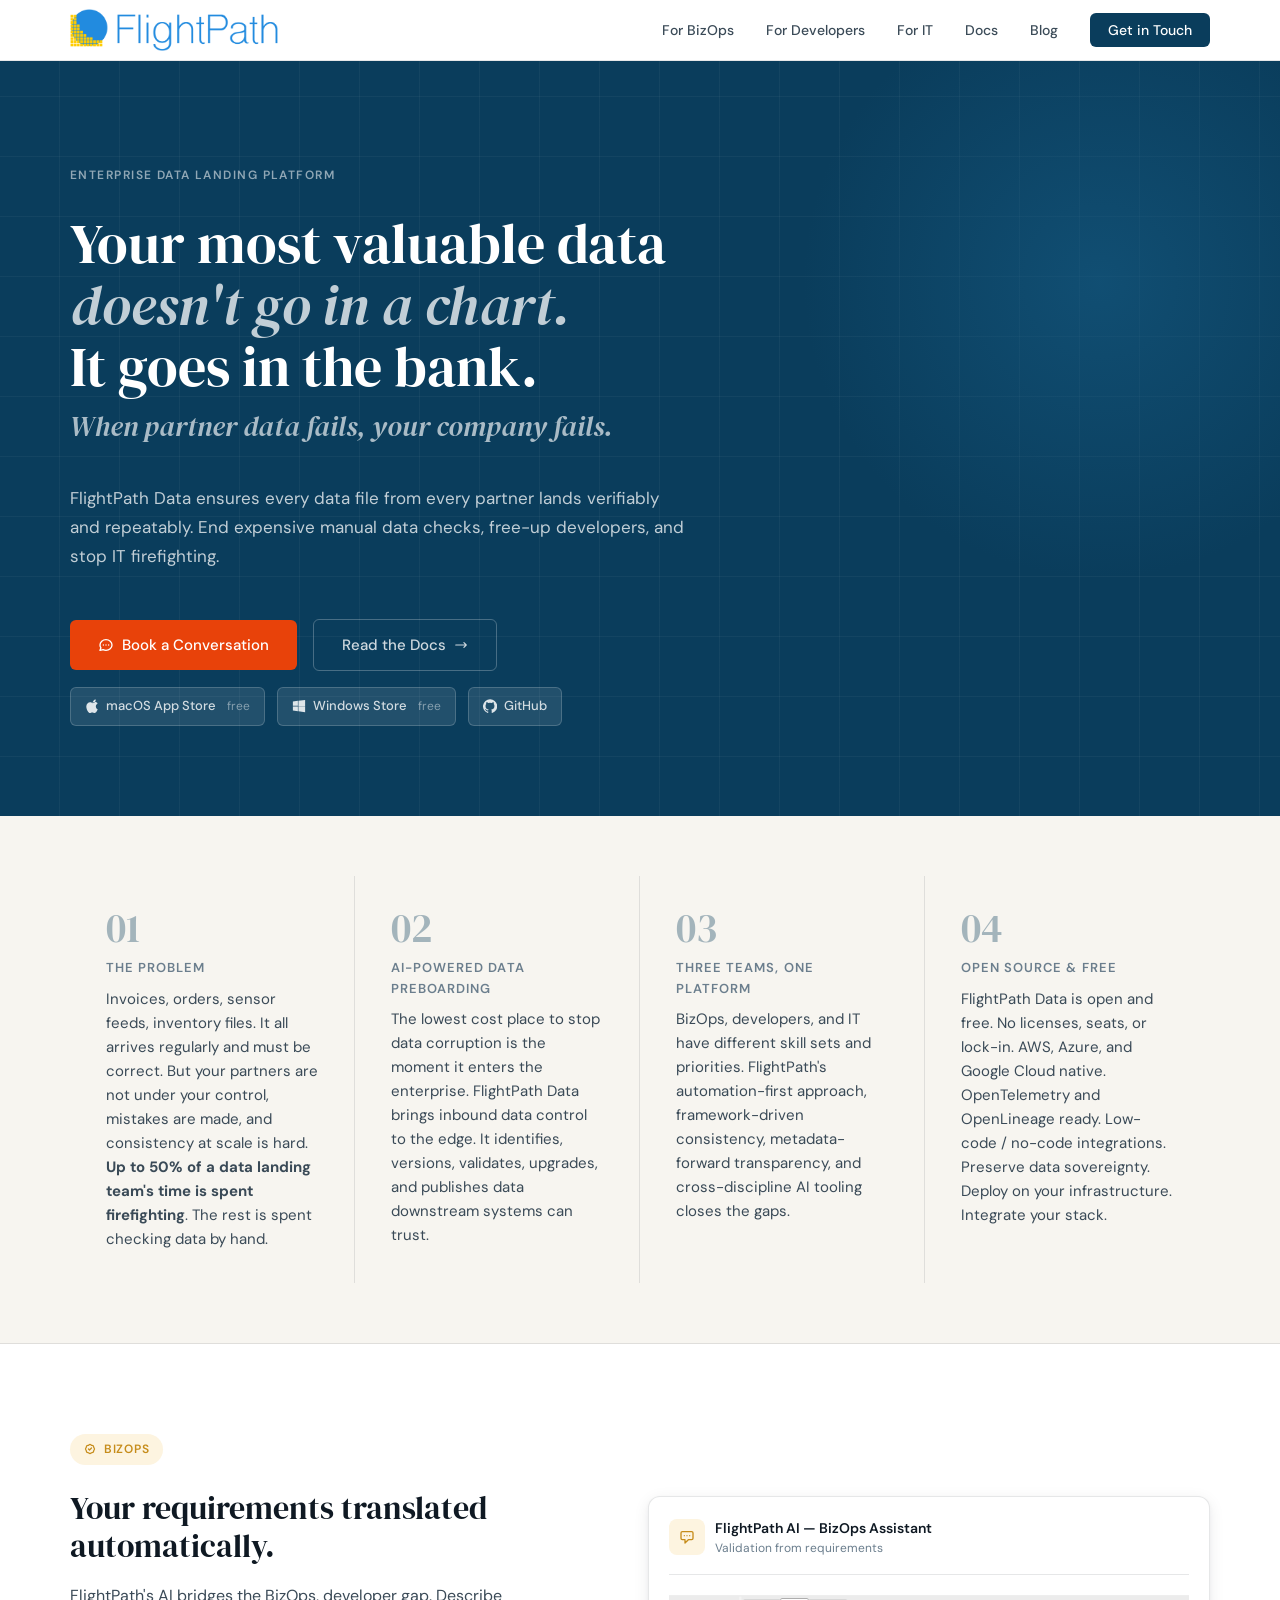
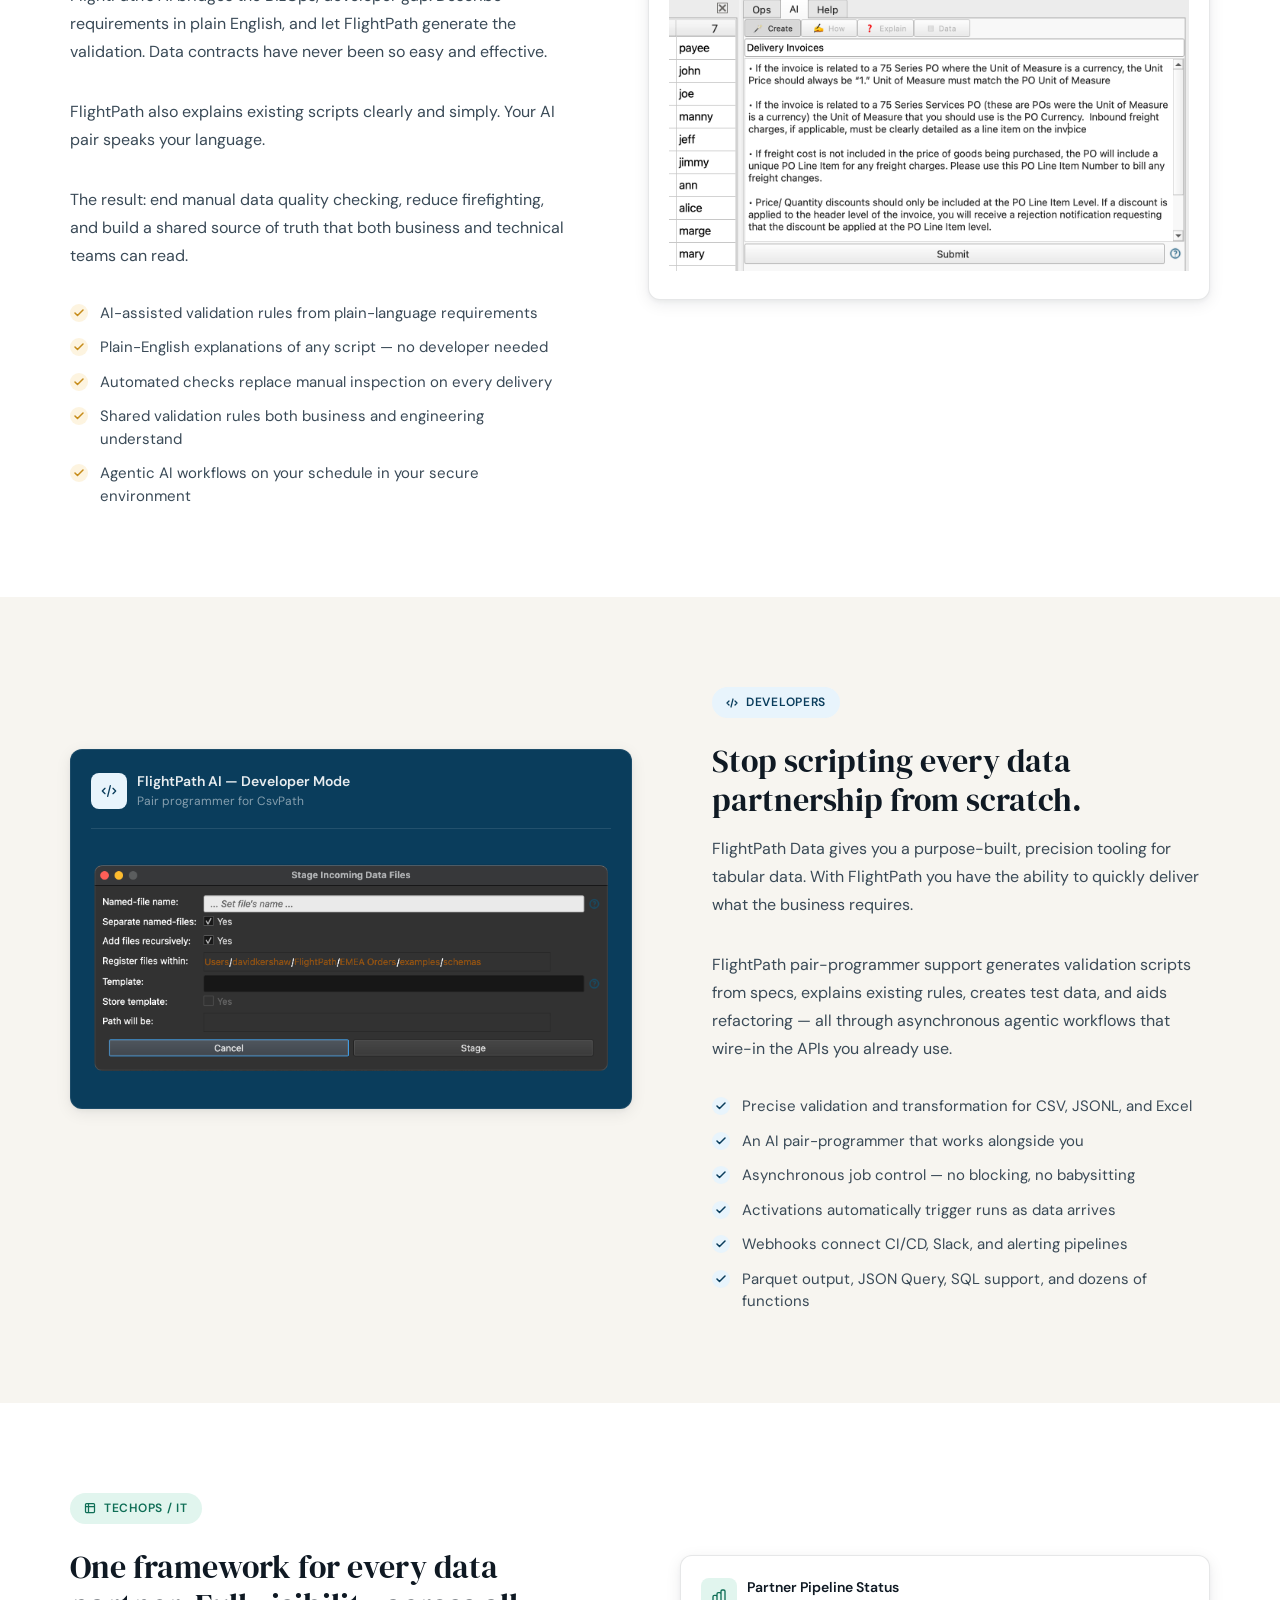
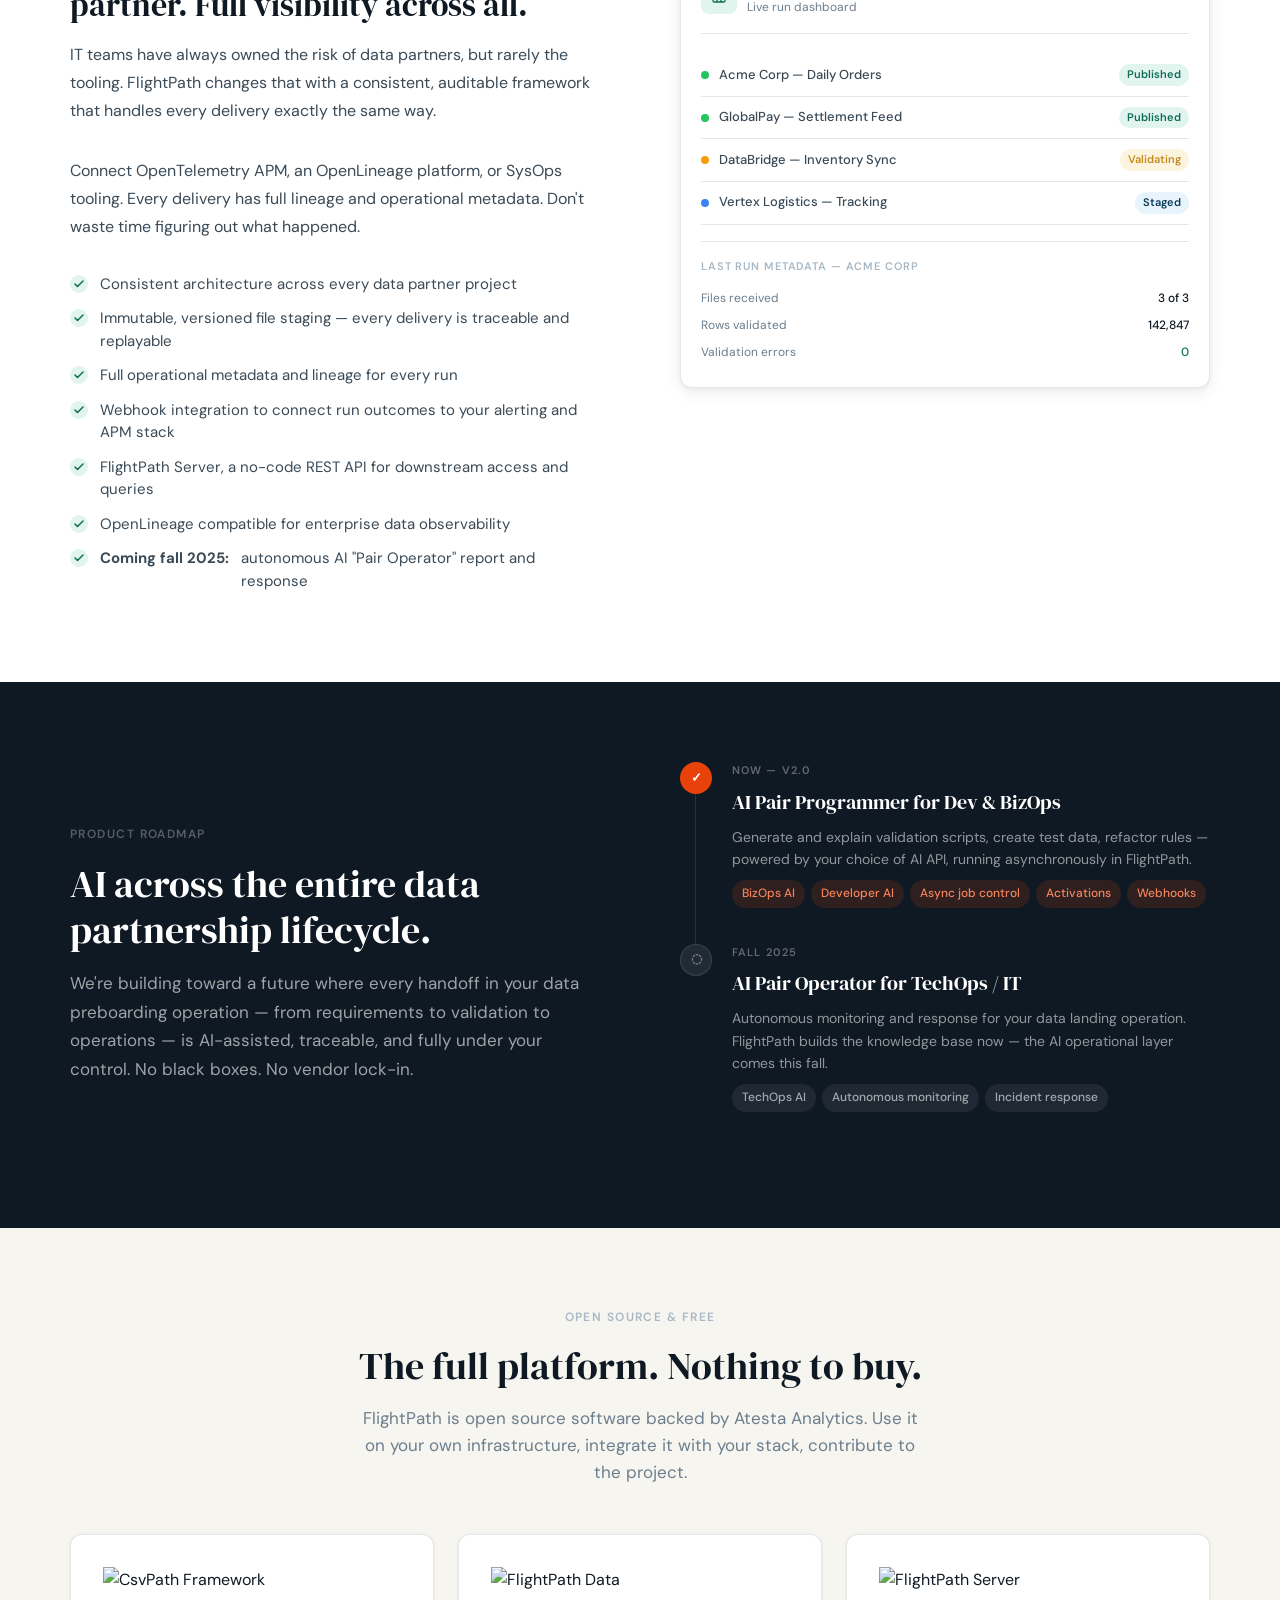
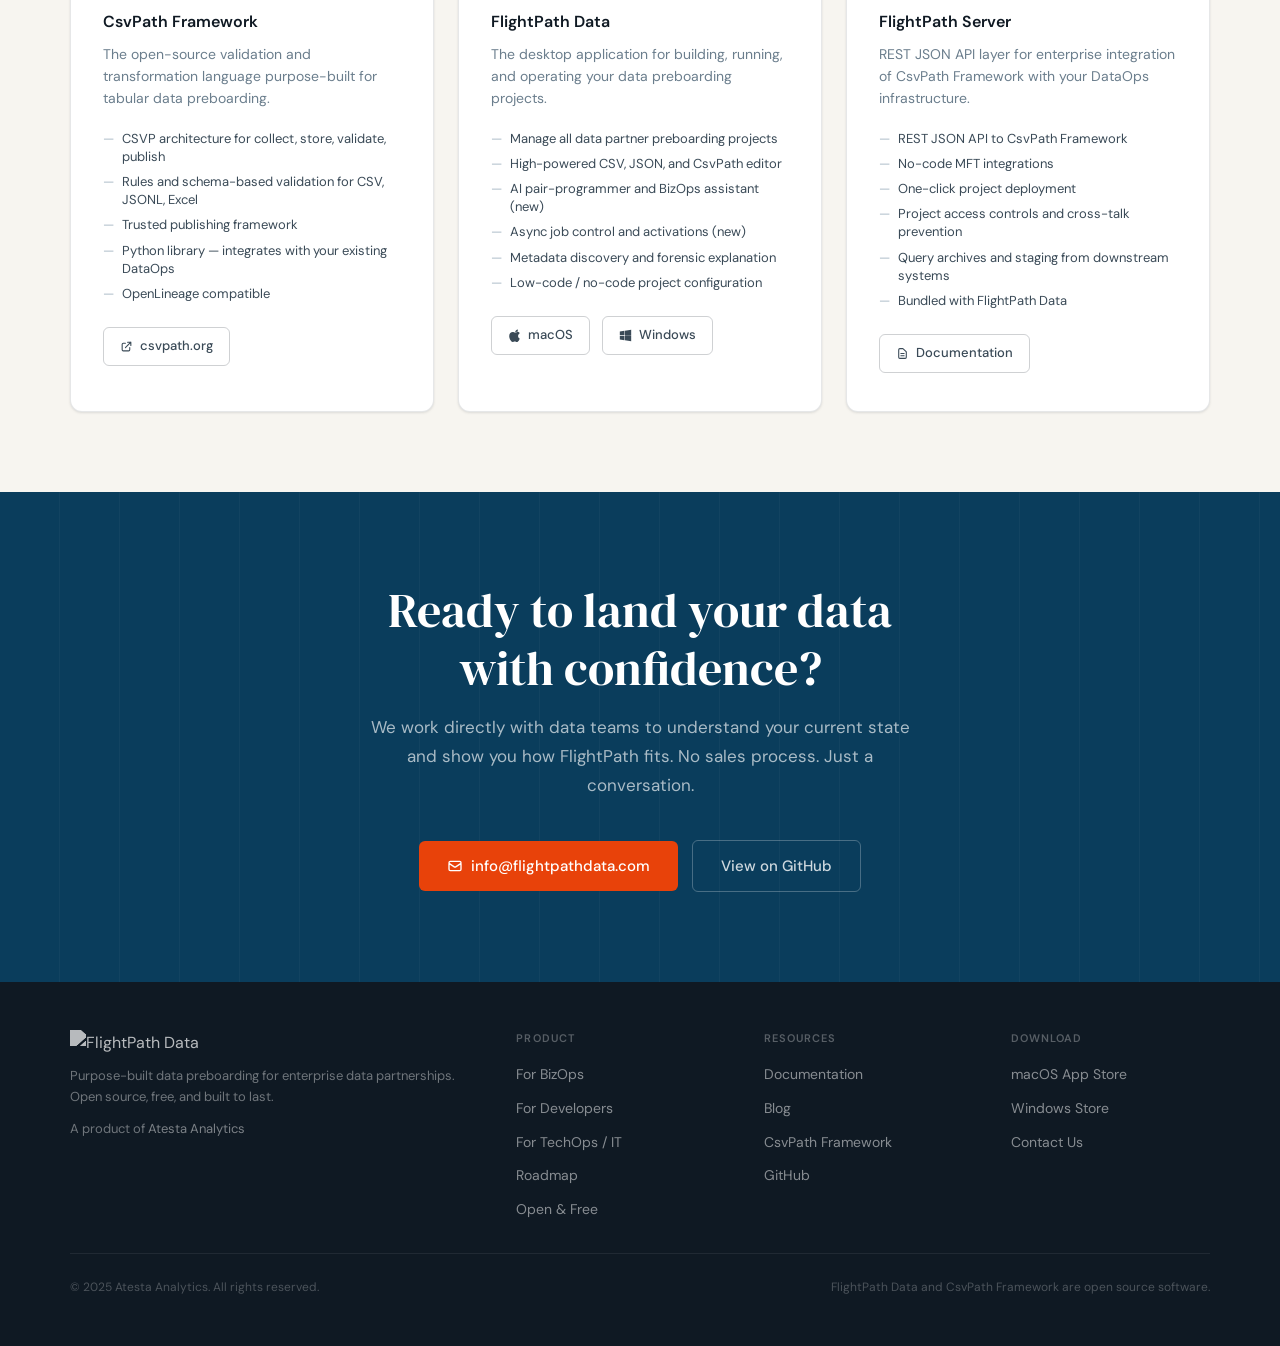
==== index.html @ ba3e5c3a "first pass" ====
<!DOCTYPE html>
<html lang="en">
<head>
<meta charset="UTF-8">
<meta name="viewport" content="width=device-width, initial-scale=1.0">
<title>FlightPath Data — Enterprise Data Landing Platform</title>
<meta name="description" content="FlightPath Data is a purpose-built data preboarding platform that closes the loop between BizOps, Developers, and IT — ensuring every data partner delivery lands safely.">
<link rel="preconnect" href="https://fonts.googleapis.com">
<link rel="preconnect" href="https://fonts.gstatic.com" crossorigin>
<link href="https://fonts.googleapis.com/css2?family=DM+Serif+Display:ital@0;1&family=DM+Sans:wght@300;400;500;600&display=swap" rel="stylesheet">
<style>
  *, *::before, *::after { box-sizing: border-box; margin: 0; padding: 0; }

  :root {
    --ink: #0f1923;
    --ink-mid: #3a4a57;
    --ink-soft: #6b7e8d;
    --ink-ghost: #a8b8c4;
    --paper: #f7f5f0;
    --paper-white: #ffffff;
    --runway: #0a3d5c;
    --runway-mid: #155a82;
    --runway-light: #e8f4fc;
    --signal: #e8420a;
    --signal-light: #fff0eb;
    --go: #0f6e56;
    --go-light: #e1f5ee;
    --gold: #c68c1a;
    --gold-light: #fdf4e0;
    --border: rgba(15, 25, 35, 0.10);
    --border-strong: rgba(15, 25, 35, 0.20);
    --radius: 6px;
    --radius-lg: 12px;
    --shadow-sm: 0 1px 3px rgba(15,25,35,0.08), 0 1px 2px rgba(15,25,35,0.04);
    --shadow: 0 4px 16px rgba(15,25,35,0.08), 0 2px 4px rgba(15,25,35,0.04);
  }

  html { scroll-behavior: smooth; }

  body {
    font-family: 'DM Sans', sans-serif;
    font-weight: 400;
    font-size: 16px;
    line-height: 1.6;
    color: var(--ink);
    background: var(--paper-white);
    -webkit-font-smoothing: antialiased;
  }

  /* ── NAV ── */
  nav {
    position: sticky;
    top: 0;
    z-index: 100;
    background: rgba(255,255,255,0.95);
    backdrop-filter: blur(8px);
    border-bottom: 1px solid var(--border);
    padding: 0 2rem;
  }
  .nav-inner {
    max-width: 1140px;
    margin: 0 auto;
    display: flex;
    align-items: center;
    justify-content: space-between;
    height: 60px;
  }
  .nav-logo {
    display: flex;
    align-items: center;
    gap: 10px;
    text-decoration: none;
  }
  .nav-logo img { height: 42px; }
  .nav-links {
    display: flex;
    align-items: center;
    gap: 2rem;
    list-style: none;
  }
  .nav-links a {
    font-size: 14px;
    font-weight: 500;
    color: var(--ink-mid);
    text-decoration: none;
    transition: color .15s;
  }
  .nav-links a:hover { color: var(--ink); }
  .nav-cta {
    background: var(--runway);
    color: white !important;
    padding: 8px 18px;
    border-radius: var(--radius);
    font-size: 14px !important;
    font-weight: 500 !important;
    transition: background .15s !important;
  }
  .nav-cta:hover { background: var(--runway-mid) !important; color: white !important; }

  /* ── SECTIONS ── */
  section { padding: 80px 2rem; }
  .container { max-width: 1140px; margin: 0 auto; }
  .container-narrow { max-width: 780px; margin: 0 auto; }

  /* ── HERO ── */
  #hero {
    background: var(--runway);
    padding: 100px 2rem 90px;
    position: relative;
    overflow: hidden;
  }
  #hero::before {
    content: '';
    position: absolute;
    inset: 0;
    background-image:
      repeating-linear-gradient(
        0deg,
        transparent,
        transparent 59px,
        rgba(255,255,255,0.04) 59px,
        rgba(255,255,255,0.04) 60px
      ),
      repeating-linear-gradient(
        90deg,
        transparent,
        transparent 59px,
        rgba(255,255,255,0.04) 59px,
        rgba(255,255,255,0.04) 60px
      );
    pointer-events: none;
  }
  #hero::after {
    content: '';
    position: absolute;
    right: -120px;
    top: -80px;
    width: 600px;
    height: 600px;
    border-radius: 50%;
    background: radial-gradient(circle, rgba(21,90,130,0.6) 0%, transparent 70%);
    pointer-events: none;
  }
  .hero-inner {
    max-width: 1140px;
    margin: 0 auto;
    position: relative;
    z-index: 1;
  }
  .hero-eyebrow {
    display: inline-block;
    font-size: 12px;
    font-weight: 600;
    letter-spacing: 0.12em;
    text-transform: uppercase;
    color: rgba(255,255,255,0.55);
    margin-bottom: 28px;
  }
  .hero-headline {
    font-family: 'DM Serif Display', serif;
    /*font-size: clamp(2.6rem, 5vw, 4rem);*/
    font-size: clamp(2.6rem, 5vw, 3.5rem);
    font-weight: 400;
    line-height: 1.1;
    color: #ffffff;
    max-width: 820px;
    margin-bottom: 10px;
  }
  .hero-headline em {
    font-style: italic;
    color: rgba(255,255,255,0.75);
  }
  .hero-subhead {
    font-family: 'DM Serif Display', serif;
    font-size: clamp(1.3rem, 2.5vw, 1.75rem);
    font-weight: 400;
    font-style: italic;
    color: rgba(255,255,255,0.65);
    max-width: 700px;
    margin-bottom: 40px;
    line-height: 1.3;
  }
  .hero-body {
    font-size: 17px;
    color: rgba(255,255,255,0.75);
    max-width: 620px;
    margin-bottom: 48px;
    line-height: 1.7;
  }
  .hero-actions {
    display: flex;
    align-items: center;
    gap: 16px;
    flex-wrap: wrap;
  }
  .btn-primary {
    display: inline-flex;
    align-items: center;
    gap: 8px;
    background: var(--signal);
    color: white;
    font-family: 'DM Sans', sans-serif;
    font-size: 15px;
    font-weight: 500;
    padding: 13px 28px;
    border-radius: var(--radius);
    text-decoration: none;
    transition: background .15s, transform .1s;
    border: none;
    cursor: pointer;
  }
  .btn-primary:hover { background: #cc3508; transform: translateY(-1px); }
  .btn-ghost {
    display: inline-flex;
    align-items: center;
    gap: 8px;
    background: transparent;
    color: rgba(255,255,255,0.8);
    font-family: 'DM Sans', sans-serif;
    font-size: 15px;
    font-weight: 500;
    padding: 13px 28px;
    border-radius: var(--radius);
    text-decoration: none;
    border: 1px solid rgba(255,255,255,0.25);
    transition: border-color .15s, color .15s;
  }
  .btn-ghost:hover { border-color: rgba(255,255,255,0.5); color: white; }
  .hero-store-row {
    display: flex;
    align-items: center;
    gap: 12px;
    flex-wrap: wrap;
    margin-top: 16px;
  }
  .store-badge {
    display: inline-flex;
    align-items: center;
    gap: 7px;
    background: rgba(255,255,255,0.10);
    border: 1px solid rgba(255,255,255,0.18);
    color: rgba(255,255,255,0.80);
    font-size: 13px;
    font-weight: 500;
    padding: 8px 14px;
    border-radius: var(--radius);
    text-decoration: none;
    transition: background .15s;
  }
  .store-badge:hover { background: rgba(255,255,255,0.18); }
  .store-badge svg { opacity: 0.85; flex-shrink: 0; }
  .free-tag {
    font-size: 12px;
    color: rgba(255,255,255,0.45);
    margin-left: 4px;
    font-weight: 400;
  }

  /* ── CONCEPT STRIP ── */
  #concept {
    background: var(--paper);
    padding: 60px 2rem;
    border-bottom: 1px solid var(--border);
  }
  .concept-grid {
    display: grid;
    grid-template-columns: repeat(auto-fit, minmax(220px, 1fr));
    gap: 0;
  }
  .concept-item {
    padding: 32px 36px;
    border-right: 1px solid var(--border);
  }
  .concept-item:last-child { border-right: none; }
  .concept-num {
    font-family: 'DM Serif Display', serif;
    font-size: 2.5rem;
    color: var(--runway);
    line-height: 1;
    margin-bottom: 10px;
    opacity: 0.35;
  }
  .concept-label {
    font-size: 13px;
    font-weight: 600;
    letter-spacing: 0.08em;
    text-transform: uppercase;
    color: var(--ink-soft);
    margin-bottom: 8px;
  }
  .concept-text {
    font-size: 15px;
    color: var(--ink-mid);
    line-height: 1.6;
  }

  /* ── SECTION HEADERS ── */
  .section-label {
    font-size: 12px;
    font-weight: 600;
    letter-spacing: 0.12em;
    text-transform: uppercase;
    color: var(--ink-ghost);
    margin-bottom: 16px;
  }
  .section-title {
    font-family: 'DM Serif Display', serif;
    font-size: clamp(1.8rem, 3vw, 2.5rem);
    font-weight: 400;
    line-height: 1.2;
    color: var(--ink);
    margin-bottom: 16px;
  }
  .section-title em { font-style: italic; color: var(--ink-mid); }
  .section-body {
    font-size: 17px;
    color: var(--ink-mid);
    line-height: 1.7;
    max-width: 620px;
  }

  /* ── PERSONA SECTIONS ── */
  .persona-section {
    padding: 90px 2rem;
  }
  .persona-section:nth-child(odd) { background: var(--paper); }

  .persona-layout {
    max-width: 1140px;
    margin: 0 auto;
    display: grid;
    grid-template-columns: 1fr 1fr;
    gap: 80px;
    align-items: start;
  }
  .persona-layout.reverse { direction: rtl; }
  .persona-layout.reverse > * { direction: ltr; }

  .persona-tag {
    display: inline-flex;
    align-items: center;
    gap: 8px;
    padding: 6px 14px;
    border-radius: 100px;
    font-size: 12px;
    font-weight: 600;
    letter-spacing: 0.06em;
    text-transform: uppercase;
    margin-bottom: 24px;
  }
  .persona-tag.bizops { background: var(--gold-light); color: var(--gold); }
  .persona-tag.dev { background: var(--runway-light); color: var(--runway); }
  .persona-tag.it { background: var(--go-light); color: var(--go); }

  .persona-title {
    font-family: 'DM Serif Display', serif;
    font-size: clamp(1.6rem, 2.5vw, 2.2rem);
    font-weight: 400;
    line-height: 1.2;
    color: var(--ink);
    margin-bottom: 16px;
  }
  .persona-body {
    font-size: 16px;
    color: var(--ink-mid);
    line-height: 1.75;
    margin-bottom: 32px;
  }
  .feature-list {
    list-style: none;
    display: flex;
    flex-direction: column;
    gap: 12px;
  }
  .feature-list li {
    display: flex;
    gap: 12px;
    font-size: 15px;
    color: var(--ink-mid);
    line-height: 1.5;
  }
  .feature-list li strong {
    white-space:nowrap;
  }
  .feature-list li::before {
    content: '';
    flex-shrink: 0;
    width: 18px;
    height: 18px;
    margin-top: 2px;
    border-radius: 50%;
    background: var(--runway-light);
    background-image: url("data:image/svg+xml,%3Csvg width='10' height='8' viewBox='0 0 10 8' fill='none' xmlns='http://www.w3.org/2000/svg'%3E%3Cpath d='M1 4L3.5 6.5L9 1' stroke='%230a3d5c' stroke-width='1.5' stroke-linecap='round' stroke-linejoin='round'/%3E%3C/svg%3E");
    background-repeat: no-repeat;
    background-position: center;
  }
  .feature-list.bizops li::before { background-color: var(--gold-light); background-image: url("data:image/svg+xml,%3Csvg width='10' height='8' viewBox='0 0 10 8' fill='none' xmlns='http://www.w3.org/2000/svg'%3E%3Cpath d='M1 4L3.5 6.5L9 1' stroke='%23c68c1a' stroke-width='1.5' stroke-linecap='round' stroke-linejoin='round'/%3E%3C/svg%3E"); }
  .feature-list.go li::before { background-color: var(--go-light); background-image: url("data:image/svg+xml,%3Csvg width='10' height='8' viewBox='0 0 10 8' fill='none' xmlns='http://www.w3.org/2000/svg'%3E%3Cpath d='M1 4L3.5 6.5L9 1' stroke='%230f6e56' stroke-width='1.5' stroke-linecap='round' stroke-linejoin='round'/%3E%3C/svg%3E"); }

  /* ── VISUAL CARD ── */
  .persona-visual {
    position: relative;
  }
  .persona-card {
    background: var(--paper-white);
    border: 1px solid var(--border);
    border-radius: var(--radius-lg);
    padding: 20px;
    box-shadow: var(--shadow);
    margin-top:62px;
  }
  .persona-card-image img { width:520px; }
  .persona-card.dark {
    background: var(--runway);
    border-color: rgba(255,255,255,0.08);
  }
  .card-header {
    display: flex;
    align-items: center;
    gap: 10px;
    margin-bottom: 20px;
    padding-bottom: 16px;
    border-bottom: 1px solid var(--border);
  }
  .card-header.dark { border-bottom-color: rgba(255,255,255,0.1); }
  .card-icon {
    width: 36px;
    height: 36px;
    border-radius: 8px;
    display: flex;
    align-items: center;
    justify-content: center;
    flex-shrink: 0;
  }
  .card-icon.gold { background: var(--gold-light); }
  .card-icon.blue { background: var(--runway-light); }
  .card-icon.green { background: var(--go-light); }
  .card-title-sm {
    font-size: 14px;
    font-weight: 600;
    color: var(--ink);
  }
  .card-title-sm.white { color: rgba(255,255,255,0.9); }
  .card-subtitle-sm {
    font-size: 12px;
    color: var(--ink-soft);
  }
  .card-subtitle-sm.white { color: rgba(255,255,255,0.5); }

  .ai-message {
    background: var(--paper);
    border-radius: 10px 10px 10px 2px;
    padding: 12px 14px;
    font-size: 13.5px;
    color: var(--ink-mid);
    line-height: 1.5;
    margin-bottom: 8px;
  }
  .ai-message.out {
    background: var(--runway-light);
    border-radius: 10px 10px 2px 10px;
    color: var(--runway);
    text-align: right;
  }
  .ai-message.dark-in {
    background: rgba(255,255,255,0.08);
    color: rgba(255,255,255,0.75);
  }

  .status-row {
    display: flex;
    align-items: center;
    gap: 10px;
    padding: 10px 0;
    border-bottom: 1px solid var(--border);
    font-size: 13px;
  }
  .status-row:last-child { border-bottom: none; }
  .status-dot {
    width: 8px;
    height: 8px;
    border-radius: 50%;
    flex-shrink: 0;
  }
  .dot-green { background: #22c55e; }
  .dot-amber { background: #f59e0b; }
  .dot-blue { background: #3b82f6; }
  .status-name { flex: 1; color: var(--ink-mid); font-weight: 500; }
  .status-badge {
    font-size: 11px;
    font-weight: 600;
    padding: 2px 8px;
    border-radius: 100px;
  }
  .badge-green { background: var(--go-light); color: var(--go); }
  .badge-amber { background: var(--gold-light); color: var(--gold); }
  .badge-blue { background: var(--runway-light); color: var(--runway); }

  .meta-row {
    display: flex;
    justify-content: space-between;
    align-items: baseline;
    padding: 8px 0;
    border-bottom: 1px solid rgba(255,255,255,0.07);
    font-size: 13px;
  }
  .meta-row:last-child { border-bottom: none; }
  .meta-key { color: rgba(255,255,255,0.45); }
  .meta-val { color: rgba(255,255,255,0.85); font-weight: 500; font-family: 'DM Sans', monospace; }

  /* ── ROADMAP ── */
  #roadmap {
    background: var(--ink);
    padding: 80px 2rem;
  }
  .roadmap-inner {
    max-width: 1140px;
    margin: 0 auto;
    display: grid;
    grid-template-columns: 1fr 1fr;
    gap: 80px;
    align-items: center;
  }
  .roadmap-text .section-label { color: rgba(255,255,255,0.3); }
  .roadmap-text .section-title { color: #fff; }
  .roadmap-text .section-body { color: rgba(255,255,255,0.6); max-width: 100%; }

  .timeline {
    display: flex;
    flex-direction: column;
    gap: 0;
  }
  .timeline-item {
    display: flex;
    gap: 20px;
    position: relative;
  }
  .timeline-item:not(:last-child)::after {
    content: '';
    position: absolute;
    left: 15px;
    top: 32px;
    bottom: 0;
    width: 1px;
    background: rgba(255,255,255,0.1);
  }
  .timeline-dot {
    width: 32px;
    height: 32px;
    border-radius: 50%;
    flex-shrink: 0;
    display: flex;
    align-items: center;
    justify-content: center;
    font-size: 13px;
    font-weight: 600;
    position: relative;
    z-index: 1;
  }
  .dot-now {
    background: var(--signal);
    color: white;
  }
  .dot-fall {
    background: rgba(255,255,255,0.08);
    color: rgba(255,255,255,0.4);
    border: 1px solid rgba(255,255,255,0.12);
  }
  .timeline-content {
    padding-bottom: 36px;
  }
  .timeline-when {
    font-size: 11px;
    font-weight: 600;
    letter-spacing: 0.1em;
    text-transform: uppercase;
    color: rgba(255,255,255,0.35);
    margin-bottom: 6px;
  }
  .timeline-title {
    font-family: 'DM Serif Display', serif;
    font-size: 1.25rem;
    color: #fff;
    margin-bottom: 8px;
  }
  .timeline-body {
    font-size: 14px;
    color: rgba(255,255,255,0.55);
    line-height: 1.6;
  }
  .timeline-chips {
    display: flex;
    flex-wrap: wrap;
    gap: 6px;
    margin-top: 10px;
  }
  .chip {
    font-size: 12px;
    font-weight: 500;
    padding: 4px 10px;
    border-radius: 100px;
    background: rgba(255,255,255,0.07);
    color: rgba(255,255,255,0.6);
  }
  .chip.active {
    background: rgba(232,66,10,0.15);
    color: #f4845c;
  }

  /* ── OPEN FREE ── */
  #open {
    background: var(--paper);
    padding: 80px 2rem;
  }
  .open-inner {
    max-width: 1140px;
    margin: 0 auto;
    display: grid;
    grid-template-columns: 1fr 1fr 1fr;
    gap: 24px;
  }
  .product-card {
    background: var(--paper-white);
    border: 1px solid var(--border);
    border-radius: var(--radius-lg);
    padding: 32px;
    box-shadow: var(--shadow-sm);
  }
  .product-logo { height: 32px; margin-bottom: 16px; }
  .product-name {
    font-size: 16px;
    font-weight: 600;
    color: var(--ink);
    margin-bottom: 8px;
  }
  .product-desc {
    font-size: 14px;
    color: var(--ink-soft);
    line-height: 1.6;
    margin-bottom: 20px;
  }
  .product-list {
    list-style: none;
    display: flex;
    flex-direction: column;
    gap: 7px;
    margin-bottom: 24px;
  }
  .product-list li {
    font-size: 13px;
    color: var(--ink-mid);
    display: flex;
    gap: 8px;
    line-height: 1.4;
  }
  .product-list li::before {
    content: '—';
    color: var(--ink-ghost);
    flex-shrink: 0;
  }
  .btn-outline {
    display: inline-flex;
    align-items: center;
    gap: 7px;
    border: 1px solid var(--border-strong);
    border-radius: var(--radius);
    color: var(--ink-mid);
    font-size: 13px;
    font-weight: 500;
    padding: 8px 16px;
    text-decoration: none;
    transition: border-color .15s, color .15s;
    margin-right: 8px;
    margin-bottom: 6px;
  }
  .btn-outline:hover { border-color: var(--runway); color: var(--runway); }

  /* ── CTA ── */
  #cta {
    background: var(--runway);
    padding: 90px 2rem;
    text-align: center;
    position: relative;
    overflow: hidden;
  }
  #cta::before {
    content: '';
    position: absolute;
    inset: 0;
    background-image: repeating-linear-gradient(
      90deg, transparent, transparent 59px,
      rgba(255,255,255,0.03) 59px, rgba(255,255,255,0.03) 60px
    );
    pointer-events: none;
  }
  .cta-inner { position: relative; z-index: 1; }
  .cta-title {
    font-family: 'DM Serif Display', serif;
    font-size: clamp(2rem, 4vw, 3rem);
    color: white;
    font-weight: 400;
    margin-bottom: 16px;
    line-height: 1.2;
  }
  .cta-body {
    font-size: 17px;
    color: rgba(255,255,255,0.65);
    margin-bottom: 40px;
    max-width: 540px;
    margin-left: auto;
    margin-right: auto;
    line-height: 1.7;
  }
  .cta-actions {
    display: flex;
    justify-content: center;
    align-items: center;
    gap: 14px;
    flex-wrap: wrap;
  }

  /* ── FOOTER ── */
  footer {
    background: var(--ink);
    padding: 48px 2rem;
  }
  .footer-inner {
    max-width: 1140px;
    margin: 0 auto;
    display: grid;
    grid-template-columns: 2fr 1fr 1fr 1fr;
    gap: 48px;
  }
  .footer-brand img { height: 24px; margin-bottom: 12px; display: block; filter: brightness(0) invert(1) opacity(0.7); }
  .footer-brand p { font-size: 13px; color: rgba(255,255,255,0.4); line-height: 1.6; }
  .footer-col-title {
    font-size: 11px;
    font-weight: 600;
    letter-spacing: 0.1em;
    text-transform: uppercase;
    color: rgba(255,255,255,0.3);
    margin-bottom: 14px;
  }
  .footer-links { list-style: none; display: flex; flex-direction: column; gap: 8px; }
  .footer-links a {
    font-size: 14px;
    color: rgba(255,255,255,0.5);
    text-decoration: none;
    transition: color .15s;
  }
  .footer-links a:hover { color: rgba(255,255,255,0.85); }
  .footer-bottom {
    max-width: 1140px;
    margin: 32px auto 0;
    padding-top: 24px;
    border-top: 1px solid rgba(255,255,255,0.07);
    display: flex;
    justify-content: space-between;
    align-items: center;
    font-size: 12px;
    color: rgba(255,255,255,0.25);
  }

  /* ── RESPONSIVE ── */
  @media (max-width: 860px) {
    .persona-layout, .persona-layout.reverse { grid-template-columns: 1fr; gap: 40px; direction: ltr; }
    .roadmap-inner { grid-template-columns: 1fr; gap: 48px; }
    .open-inner { grid-template-columns: 1fr; }
    .footer-inner { grid-template-columns: 1fr 1fr; }
    .concept-grid { grid-template-columns: 1fr 1fr; }
    .concept-item { border-right: none; border-bottom: 1px solid var(--border); }
    .concept-item:nth-child(even) { border-right: none; }
    .nav-links { display: none; }
  }
</style>
</head>
<body>

<!-- NAV -->
<nav>
  <div class="nav-inner">
    <a href="/" class="nav-logo">
      <img src="https://atestaanalytics.github.io/atestaanalytics/images/flightpath-data-logo.png" alt="FlightPath Data">
    </a>
    <ul class="nav-links">
      <li><a href="#bizops">For BizOps</a></li>
      <li><a href="#developers">For Developers</a></li>
      <li><a href="#it">For IT</a></li>
      <li><a href="https://www.flightpathdata.com/flightpath.html">Docs</a></li>
      <li><a href="https://blog.csvpath.org">Blog</a></li>
      <li><a href="#cta" class="nav-cta">Get in Touch</a></li>
    </ul>
  </div>
</nav>

<!-- HERO -->
<section id="hero">
  <div class="hero-inner">
    <span class="hero-eyebrow">Enterprise Data Landing Platform</span>
    <h1 class="hero-headline">Your most valuable data<br><em>doesn't go in a chart.</em><br>It goes in the bank.</h1>
    <p class="hero-subhead">When partner data fails, your company fails.</p>
    <p class="hero-body">
      FlightPath Data ensures every data file from every partner
      lands verifiably and repeatably. End expensive manual data checks,
      free-up developers, and stop IT firefighting.
    </p>
    <div class="hero-actions">
      <a href="#cta" class="btn-primary">
        <svg width="16" height="16" fill="none" viewBox="0 0 24 24" stroke="currentColor" stroke-width="2"><path stroke-linecap="round" stroke-linejoin="round" d="M8 12h.01M12 12h.01M16 12h.01M21 12c0 4.418-4.03 8-9 8a9.863 9.863 0 01-4.255-.949L3 20l1.395-3.72C3.512 15.042 3 13.574 3 12c0-4.418 4.03-8 9-8s9 3.582 9 8z"/></svg>
        Book a Conversation
      </a>
      <a href="https://www.flightpathdata.com/flightpath.html" class="btn-ghost">
        Read the Docs
        <svg width="14" height="14" fill="none" viewBox="0 0 24 24" stroke="currentColor" stroke-width="2"><path stroke-linecap="round" stroke-linejoin="round" d="M17 8l4 4m0 0l-4 4m4-4H3"/></svg>
      </a>
    </div>
    <div class="hero-store-row">
      <a href="https://apps.apple.com/us/app/flightpath-data/id6745823097" class="store-badge">
        <svg width="14" height="14" viewBox="0 0 814 1000" fill="white"><path d="M788.1 340.9c-5.8 4.5-108.2 62.2-108.2 190.5 0 148.4 130.3 200.9 134.2 202.2-.6 3.2-20.7 71.9-68.7 141.9-42.8 61.6-87.5 123.1-155.5 123.1s-85.5-39.5-164-39.5c-76 0-103.7 40.8-165.9 40.8s-105-37.5-155.5-127.4C46.7 790 0 663.7 0 541.8c0-207.9 134.4-318 268.1-318 71.2 0 130.9 46.4 175.5 46.4 42.7 0 109.6-49.4 192.6-49.4 31 0 108.2 2.6 168.5 80.1zm-172.6-121.2c33.8-40.8 57.6-97.6 57.6-154.4 0-7.8-.6-15.6-2-22.4-54.8 2-118.9 36.5-158.9 81.3-32.7 37.1-60.3 94.3-60.3 151.9 0 8.4 1.4 16.8 2 19.4 3.2.6 8.4 1.4 13.6 1.4 49.4 0 109.6-32.6 148-77.2z"/></svg>
        macOS App Store <span class="free-tag">free</span>
      </a>
      <a href="https://apps.microsoft.com/detail/9P9PBPKZ4JDF" class="store-badge">
        <svg width="14" height="14" viewBox="0 0 448 512" fill="white"><path d="M0 93.7l183.6-25.3v177H0V93.7zm0 324.6l183.6 25.3V271H0v147.3zM203.8 66L448 32v234H203.8V66zm0 380l244.2 34V278H203.8v168z"/></svg>
        Windows Store <span class="free-tag">free</span>
      </a>
      <a href="https://github.com/dk107dk/flightpath" class="store-badge">
        <svg width="14" height="14" viewBox="0 0 98 96" fill="white"><path d="M49 1a49 49 0 0 0-15.5 95.5c2.5.5 3.4-1 3.4-2.3v-8c-13.7 3-16.6-6.6-16.6-6.6-2.2-5.7-5.5-7.2-5.5-7.2-4.5-3 .3-3 .3-3 5 .4 7.6 5.1 7.6 5.1 4.4 7.6 11.6 5.4 14.4 4.1.4-3.2 1.7-5.4 3.1-6.6-11-1.2-22.5-5.5-22.5-24.5 0-5.4 1.9-9.8 5.1-13.3-.5-1.3-2.2-6.3.5-13 0 0 4.1-1.3 13.4 5a46.7 46.7 0 0 1 24.4 0c9.3-6.4 13.4-5 13.4-5 2.7 6.8 1 11.8.5 13 3.2 3.4 5.1 7.9 5.1 13.3 0 19-11.6 23.2-22.6 24.4 1.8 1.5 3.4 4.5 3.4 9.2v13.6c0 1.3.8 2.8 3.4 2.3A49 49 0 0 0 49 1z"/></svg>
        GitHub
      </a>
    </div>
  </div>
</section>

<!-- CONCEPT STRIP -->
<section id="concept">
  <div class="container">
    <div class="concept-grid">
      <div class="concept-item">
        <div class="concept-num">01</div>
        <div class="concept-label">The Problem</div>
        <div class="concept-text">Invoices, orders, sensor feeds, inventory files. It all arrives regularly and must be correct. But your partners are not under your control, mistakes are made, and consistency at scale is hard. <b>Up to 50% of a data landing team's time is spent firefighting</b>. The rest is spent checking data by hand.</div>
      </div>
      <div class="concept-item">
        <div class="concept-num">02</div>
        <div class="concept-label">AI-powered Data Preboarding</div>
        <div class="concept-text">The lowest cost place to stop data corruption is the moment it enters the enterprise. FlightPath Data brings inbound data control to the edge. It identifies, versions, validates, upgrades, and publishes data downstream systems can trust.</div>
      </div>
      <div class="concept-item">
        <div class="concept-num">03</div>
        <div class="concept-label">Three Teams, One Platform</div>
        <div class="concept-text">BizOps, developers, and IT have different skill sets and priorities. FlightPath's automation-first approach, framework-driven consistency, metadata-forward transparency, and cross-discipline AI tooling closes the gaps. </div>
      </div>
      <div class="concept-item">
        <div class="concept-num">04</div>
        <div class="concept-label">Open Source &amp; Free</div>
        <div class="concept-text">FlightPath Data is open and free. No licenses, seats, or lock-in. AWS, Azure, and Google Cloud native. OpenTelemetry and OpenLineage ready. Low-code / no-code integrations. Preserve data sovereignty. Deploy on your infrastructure. Integrate your stack.</div>
      </div>
    </div>
  </div>
</section>

<!-- BIZOPS -->
<section id="bizops" class="persona-section">
  <div class="persona-layout">
    <div class="persona-content">
      <div class="persona-tag bizops">
        <svg width="12" height="12" fill="none" viewBox="0 0 24 24" stroke="currentColor" stroke-width="2.5"><path stroke-linecap="round" stroke-linejoin="round" d="M9 12l2 2 4-4M7.835 4.697a3.42 3.42 0 001.946-.806 3.42 3.42 0 014.438 0 3.42 3.42 0 001.946.806 3.42 3.42 0 013.138 3.138 3.42 3.42 0 00.806 1.946 3.42 3.42 0 010 4.438 3.42 3.42 0 00-.806 1.946 3.42 3.42 0 01-3.138 3.138 3.42 3.42 0 00-1.946.806 3.42 3.42 0 01-4.438 0 3.42 3.42 0 00-1.946-.806 3.42 3.42 0 01-3.138-3.138 3.42 3.42 0 00-.806-1.946 3.42 3.42 0 010-4.438 3.42 3.42 0 00.806-1.946 3.42 3.42 0 013.138-3.138z"/></svg>
        BizOps
      </div>
      <h2 class="persona-title">Your requirements translated automatically.</h2>
      <p class="persona-body">
        FlightPath's AI bridges the BizOps, developer gap. Describe requirements in plain English,
        and let FlightPath generate the validation. Data contracts have never been so easy and effective.
      </p>
      <p class="persona-body">
        FlightPath also explains existing scripts clearly and simply. Your AI pair speaks your language.
      </p>
      <p class="persona-body">
        The result: end manual data quality checking, reduce firefighting, and build a shared source of truth
        that both business and technical teams can read.
      </p>
      <ul class="feature-list bizops">
        <li>AI-assisted validation rules from plain-language requirements</li>
        <li>Plain-English explanations of any script — no developer needed</li>
        <li>Automated checks replace manual inspection on every delivery</li>
        <li>Shared validation rules both business and engineering understand</li>
        <li>Agentic AI workflows on your schedule in your secure environment</li>
      </ul>
    </div>
    <div class="persona-visual">
      <div class="persona-card">
        <div class="card-header">
          <div class="card-icon gold">
            <svg width="16" height="16" fill="none" viewBox="0 0 24 24" stroke="#c68c1a" stroke-width="2"><path stroke-linecap="round" stroke-linejoin="round" d="M8 10h.01M12 10h.01M16 10h.01M9 16H5a2 2 0 01-2-2V6a2 2 0 012-2h14a2 2 0 012 2v8a2 2 0 01-2 2h-5l-5 5v-5z"/></svg>
          </div>
          <div>
            <div class="card-title-sm">FlightPath AI — BizOps Assistant</div>
            <div class="card-subtitle-sm">Validation from requirements</div>
          </div>
        </div>
        <div class="persona-card-image"><image src='images/validation_generation.png'/></div>
      </div>
    </div>
  </div>
</section>

<!-- DEVELOPERS -->
<section id="developers" class="persona-section">
  <div class="persona-layout reverse">
    <div class="persona-content">
      <div class="persona-tag dev">
        <svg width="12" height="12" fill="none" viewBox="0 0 24 24" stroke="currentColor" stroke-width="2.5"><path stroke-linecap="round" stroke-linejoin="round" d="M10 20l4-16m4 4l4 4-4 4M6 16l-4-4 4-4"/></svg>
        Developers
      </div>
      <h2 class="persona-title">Stop scripting every data partnership from scratch.</h2>
      <p class="persona-body">
        FlightPath Data gives you a purpose-built, precision tooling for tabular data.
        With FlightPath you have the ability to quickly deliver what the business requires.
      </p>
      <p class="persona-body">
        FlightPath pair-programmer support generates validation scripts from specs,
        explains existing rules, creates test data, and aids refactoring —
        all through asynchronous agentic workflows that wire-in the APIs you already use.
      </p>
      <ul class="feature-list">
        <li>Precise validation and transformation for CSV, JSONL, and Excel</li>
        <li>An AI pair-programmer that works alongside you</li>
        <li>Asynchronous job control — no blocking, no babysitting</li>
        <li>Activations automatically trigger runs as data arrives</li>
        <li>Webhooks connect CI/CD, Slack, and alerting pipelines</li>
        <li>Parquet output, JSON Query, SQL support, and dozens of functions</li>
      </ul>
    </div>
    <div class="persona-visual">
      <div class="persona-card dark">
        <div class="card-header dark">
          <div class="card-icon blue">
            <svg width="16" height="16" fill="none" viewBox="0 0 24 24" stroke="#0a3d5c" stroke-width="2"><path stroke-linecap="round" stroke-linejoin="round" d="M10 20l4-16m4 4l4 4-4 4M6 16l-4-4 4-4"/></svg>
          </div>
          <div>
            <div class="card-title-sm white">FlightPath AI — Developer Mode</div>
            <div class="card-subtitle-sm white">Pair programmer for CsvPath</div>
          </div>
        </div>
        <div class="persona-card-image"><image src='images/stage_data_dark.png'/></div>

      </div>
    </div>
  </div>
</section>

<!-- IT / TECHOPS -->
<section id="it" class="persona-section">
  <div class="persona-layout">
    <div class="persona-content">
      <div class="persona-tag it">
        <svg width="12" height="12" fill="none" viewBox="0 0 24 24" stroke="currentColor" stroke-width="2.5"><path stroke-linecap="round" stroke-linejoin="round" d="M9 3H5a2 2 0 00-2 2v4m6-6h10a2 2 0 012 2v4M9 3v18m0 0h10a2 2 0 002-2V9M9 21H5a2 2 0 01-2-2V9m0 0h18"/></svg>
        TechOps / IT
      </div>
      <h2 class="persona-title">One framework for every data partner. Full visibility across all.</h2>
      <p class="persona-body">
        IT teams have always owned the risk of data partners, but rarely the tooling.
        FlightPath changes that with a consistent, auditable framework that handles every delivery
        exactly the same way.
      </p>
      <p class="persona-body">
        Connect OpenTelemetry APM, an OpenLineage platform, or SysOps tooling. Every delivery has full
        lineage and operational metadata. Don't waste time figuring out what happened.
      </p>
      <ul class="feature-list go">
        <li>Consistent architecture across every data partner project</li>
        <li>Immutable, versioned file staging — every delivery is traceable and replayable</li>
        <li>Full operational metadata and lineage for every run</li>
        <li>Webhook integration to connect run outcomes to your alerting and APM stack</li>
        <li>FlightPath Server, a no-code REST API for downstream access and queries</li>
        <li>OpenLineage compatible for enterprise data observability</li>
        <li><strong>Coming fall 2025:</strong> autonomous AI "Pair Operator" report and response</li>
      </ul>
    </div>
    <div class="persona-visual">
      <div class="persona-card">
        <div class="card-header">
          <div class="card-icon green">
            <svg width="16" height="16" fill="none" viewBox="0 0 24 24" stroke="#0f6e56" stroke-width="2"><path stroke-linecap="round" stroke-linejoin="round" d="M9 19v-6a2 2 0 00-2-2H5a2 2 0 00-2 2v6a2 2 0 002 2h2a2 2 0 002-2zm0 0V9a2 2 0 012-2h2a2 2 0 012 2v10m-6 0a2 2 0 002 2h2a2 2 0 002-2m0 0V5a2 2 0 012-2h2a2 2 0 012 2v14a2 2 0 01-2 2h-2a2 2 0 01-2-2z"/></svg>
          </div>
          <div>
            <div class="card-title-sm">Partner Pipeline Status</div>
            <div class="card-subtitle-sm">Live run dashboard</div>
          </div>
        </div>
        <div class="status-row">
          <div class="status-dot dot-green"></div>
          <div class="status-name">Acme Corp — Daily Orders</div>
          <div class="status-badge badge-green">Published</div>
        </div>
        <div class="status-row">
          <div class="status-dot dot-green"></div>
          <div class="status-name">GlobalPay — Settlement Feed</div>
          <div class="status-badge badge-green">Published</div>
        </div>
        <div class="status-row">
          <div class="status-dot dot-amber"></div>
          <div class="status-name">DataBridge — Inventory Sync</div>
          <div class="status-badge badge-amber">Validating</div>
        </div>
        <div class="status-row">
          <div class="status-dot dot-blue"></div>
          <div class="status-name">Vertex Logistics — Tracking</div>
          <div class="status-badge badge-blue">Staged</div>
        </div>
        <div style="margin-top: 16px; padding-top: 16px; border-top: 1px solid var(--border);">
          <div style="font-size: 11px; font-weight: 600; letter-spacing: 0.08em; text-transform: uppercase; color: var(--ink-ghost); margin-bottom: 10px;">Last Run Metadata — Acme Corp</div>
          <div class="status-row" style="border-bottom: none; padding: 4px 0;">
            <span style="font-size: 12px; color: var(--ink-soft); flex: 1;">Files received</span>
            <span style="font-size: 12px; font-weight: 500;">3 of 3</span>
          </div>
          <div class="status-row" style="border-bottom: none; padding: 4px 0;">
            <span style="font-size: 12px; color: var(--ink-soft); flex: 1;">Rows validated</span>
            <span style="font-size: 12px; font-weight: 500;">142,847</span>
          </div>
          <div class="status-row" style="border-bottom: none; padding: 4px 0;">
            <span style="font-size: 12px; color: var(--ink-soft); flex: 1;">Validation errors</span>
            <span style="font-size: 12px; font-weight: 500; color: var(--go);">0</span>
          </div>
        </div>
      </div>
    </div>
  </div>
</section>

<!-- ROADMAP -->
<section id="roadmap">
  <div class="roadmap-inner">
    <div class="roadmap-text">
      <div class="section-label">Product Roadmap</div>
      <h2 class="section-title" style="color: white;">AI across the entire data partnership lifecycle.</h2>
      <p class="section-body">
        We're building toward a future where every handoff in your data preboarding operation
        — from requirements to validation to operations — is AI-assisted, traceable, and
        fully under your control. No black boxes. No vendor lock-in.
      </p>
    </div>
    <div class="timeline">
      <div class="timeline-item">
        <div class="timeline-dot dot-now">✓</div>
        <div class="timeline-content">
          <div class="timeline-when">Now — v2.0</div>
          <div class="timeline-title">AI Pair Programmer for Dev &amp; BizOps</div>
          <div class="timeline-body">Generate and explain validation scripts, create test data, refactor rules — powered by your choice of AI API, running asynchronously in FlightPath.</div>
          <div class="timeline-chips">
            <span class="chip active">BizOps AI</span>
            <span class="chip active">Developer AI</span>
            <span class="chip active">Async job control</span>
            <span class="chip active">Activations</span>
            <span class="chip active">Webhooks</span>
          </div>
        </div>
      </div>
      <div class="timeline-item">
        <div class="timeline-dot dot-fall">◌</div>
        <div class="timeline-content">
          <div class="timeline-when">Fall 2025</div>
          <div class="timeline-title">AI Pair Operator for TechOps / IT</div>
          <div class="timeline-body">Autonomous monitoring and response for your data landing operation. FlightPath builds the knowledge base now — the AI operational layer comes this fall.</div>
          <div class="timeline-chips">
            <span class="chip">TechOps AI</span>
            <span class="chip">Autonomous monitoring</span>
            <span class="chip">Incident response</span>
          </div>
        </div>
      </div>
    </div>
  </div>
</section>

<!-- OPEN & FREE -->
<section id="open">
  <div class="container">
    <div style="text-align: center; margin-bottom: 48px;">
      <div class="section-label" style="text-align: center;">Open Source &amp; Free</div>
      <h2 class="section-title" style="text-align: center;">The full platform. Nothing to buy.</h2>
      <p style="font-size: 17px; color: var(--ink-soft); max-width: 560px; margin: 0 auto;">
        FlightPath is open source software backed by Atesta Analytics. Use it on your own infrastructure,
        integrate it with your stack, contribute to the project.
      </p>
    </div>
    <div class="open-inner">
      <div class="product-card">
        <img src="https://www.flightpathdata.com/assets/logos/csvpath-wordmark-blue-sm.png" alt="CsvPath Framework" class="product-logo">
        <div class="product-name">CsvPath Framework</div>
        <div class="product-desc">The open-source validation and transformation language purpose-built for tabular data preboarding.</div>
        <ul class="product-list">
          <li>CSVP architecture for collect, store, validate, publish</li>
          <li>Rules and schema-based validation for CSV, JSONL, Excel</li>
          <li>Trusted publishing framework</li>
          <li>Python library — integrates with your existing DataOps</li>
          <li>OpenLineage compatible</li>
        </ul>
        <a href="https://www.csvpath.org" class="btn-outline">
          <svg width="13" height="13" fill="none" viewBox="0 0 24 24" stroke="currentColor" stroke-width="2"><path stroke-linecap="round" stroke-linejoin="round" d="M10 6H6a2 2 0 00-2 2v10a2 2 0 002 2h10a2 2 0 002-2v-4M14 4h6m0 0v6m0-6L10 14"/></svg>
          csvpath.org
        </a>
      </div>
      <div class="product-card">
        <img src="https://www.flightpathdata.com/assets/logos/logo_wordmark_sm.png" alt="FlightPath Data" class="product-logo">
        <div class="product-name">FlightPath Data</div>
        <div class="product-desc">The desktop application for building, running, and operating your data preboarding projects.</div>
        <ul class="product-list">
          <li>Manage all data partner preboarding projects</li>
          <li>High-powered CSV, JSON, and CsvPath editor</li>
          <li>AI pair-programmer and BizOps assistant (new)</li>
          <li>Async job control and activations (new)</li>
          <li>Metadata discovery and forensic explanation</li>
          <li>Low-code / no-code project configuration</li>
        </ul>
        <a href="https://apps.apple.com/us/app/flightpath-data/id6745823097" class="btn-outline">
          <svg width="13" height="13" viewBox="0 0 814 1000" fill="currentColor"><path d="M788.1 340.9c-5.8 4.5-108.2 62.2-108.2 190.5 0 148.4 130.3 200.9 134.2 202.2-.6 3.2-20.7 71.9-68.7 141.9-42.8 61.6-87.5 123.1-155.5 123.1s-85.5-39.5-164-39.5c-76 0-103.7 40.8-165.9 40.8s-105-37.5-155.5-127.4C46.7 790 0 663.7 0 541.8c0-207.9 134.4-318 268.1-318 71.2 0 130.9 46.4 175.5 46.4 42.7 0 109.6-49.4 192.6-49.4 31 0 108.2 2.6 168.5 80.1zm-172.6-121.2c33.8-40.8 57.6-97.6 57.6-154.4 0-7.8-.6-15.6-2-22.4-54.8 2-118.9 36.5-158.9 81.3-32.7 37.1-60.3 94.3-60.3 151.9 0 8.4 1.4 16.8 2 19.4 3.2.6 8.4 1.4 13.6 1.4 49.4 0 109.6-32.6 148-77.2z"/></svg>
          macOS
        </a>
        <a href="https://apps.microsoft.com/detail/9P9PBPKZ4JDF" class="btn-outline">
          <svg width="13" height="13" viewBox="0 0 448 512" fill="currentColor"><path d="M0 93.7l183.6-25.3v177H0V93.7zm0 324.6l183.6 25.3V271H0v147.3zM203.8 66L448 32v234H203.8V66zm0 380l244.2 34V278H203.8v168z"/></svg>
          Windows
        </a>
      </div>
      <div class="product-card">
        <img src="https://www.flightpathdata.com/assets/logos/flightpath-server-logo-4-1024.png" alt="FlightPath Server" class="product-logo" style="height: 32px; width: auto; object-fit: contain; object-position: left;">
        <div class="product-name">FlightPath Server</div>
        <div class="product-desc">REST JSON API layer for enterprise integration of CsvPath Framework with your DataOps infrastructure.</div>
        <ul class="product-list">
          <li>REST JSON API to CsvPath Framework</li>
          <li>No-code MFT integrations</li>
          <li>One-click project deployment</li>
          <li>Project access controls and cross-talk prevention</li>
          <li>Query archives and staging from downstream systems</li>
          <li>Bundled with FlightPath Data</li>
        </ul>
        <a href="https://www.flightpathdata.com/flightpath.html" class="btn-outline">
          <svg width="13" height="13" fill="none" viewBox="0 0 24 24" stroke="currentColor" stroke-width="2"><path stroke-linecap="round" stroke-linejoin="round" d="M9 12h6m-6 4h6m2 5H7a2 2 0 01-2-2V5a2 2 0 012-2h5.586a1 1 0 01.707.293l5.414 5.414a1 1 0 01.293.707V19a2 2 0 01-2 2z"/></svg>
          Documentation
        </a>
      </div>
    </div>
  </div>
</section>

<!-- CTA -->
<section id="cta">
  <div class="cta-inner">
    <h2 class="cta-title">Ready to land your data<br>with confidence?</h2>
    <p class="cta-body">
      We work directly with data teams to understand your current state and show you
      how FlightPath fits. No sales process. Just a conversation.
    </p>
    <div class="cta-actions">
      <a href="mailto:info@flightpathdata.com?subject=FlightPath%20Data%20%E2%80%94%20Let%27s%20talk" class="btn-primary">
        <svg width="16" height="16" fill="none" viewBox="0 0 24 24" stroke="currentColor" stroke-width="2"><path stroke-linecap="round" stroke-linejoin="round" d="M3 8l7.89 5.26a2 2 0 002.22 0L21 8M5 19h14a2 2 0 002-2V7a2 2 0 00-2-2H5a2 2 0 00-2 2v10a2 2 0 002 2z"/></svg>
        info@flightpathdata.com
      </a>
      <a href="https://github.com/dk107dk/flightpath" class="btn-ghost">
        View on GitHub
      </a>
    </div>
  </div>
</section>

<!-- FOOTER -->
<footer>
  <div class="footer-inner">
    <div class="footer-brand">
      <img src="https://www.flightpathdata.com/assets/logos/logo_wordmark_sm.png" alt="FlightPath Data">
      <p>Purpose-built data preboarding for enterprise data partnerships. Open source, free, and built to last.</p>
      <p style="margin-top: 12px;">A product of <a href="https://www.atestaanalytics.com" style="color: rgba(255,255,255,0.45); text-decoration: none;">Atesta Analytics</a></p>
    </div>
    <div>
      <div class="footer-col-title">Product</div>
      <ul class="footer-links">
        <li><a href="#bizops">For BizOps</a></li>
        <li><a href="#developers">For Developers</a></li>
        <li><a href="#it">For TechOps / IT</a></li>
        <li><a href="#roadmap">Roadmap</a></li>
        <li><a href="#open">Open &amp; Free</a></li>
      </ul>
    </div>
    <div>
      <div class="footer-col-title">Resources</div>
      <ul class="footer-links">
        <li><a href="https://www.flightpathdata.com/flightpath.html">Documentation</a></li>
        <li><a href="https://blog.csvpath.org">Blog</a></li>
        <li><a href="https://www.csvpath.org">CsvPath Framework</a></li>
        <li><a href="https://github.com/dk107dk/flightpath">GitHub</a></li>
      </ul>
    </div>
    <div>
      <div class="footer-col-title">Download</div>
      <ul class="footer-links">
        <li><a href="https://apps.apple.com/us/app/flightpath-data/id6745823097">macOS App Store</a></li>
        <li><a href="https://apps.microsoft.com/detail/9P9PBPKZ4JDF">Windows Store</a></li>
        <li><a href="mailto:info@flightpathdata.com">Contact Us</a></li>
      </ul>
    </div>
  </div>
  <div class="footer-bottom">
    <span>© 2025 Atesta Analytics. All rights reserved.</span>
    <span>FlightPath Data and CsvPath Framework are open source software.</span>
  </div>
</footer>

</body>
</html>
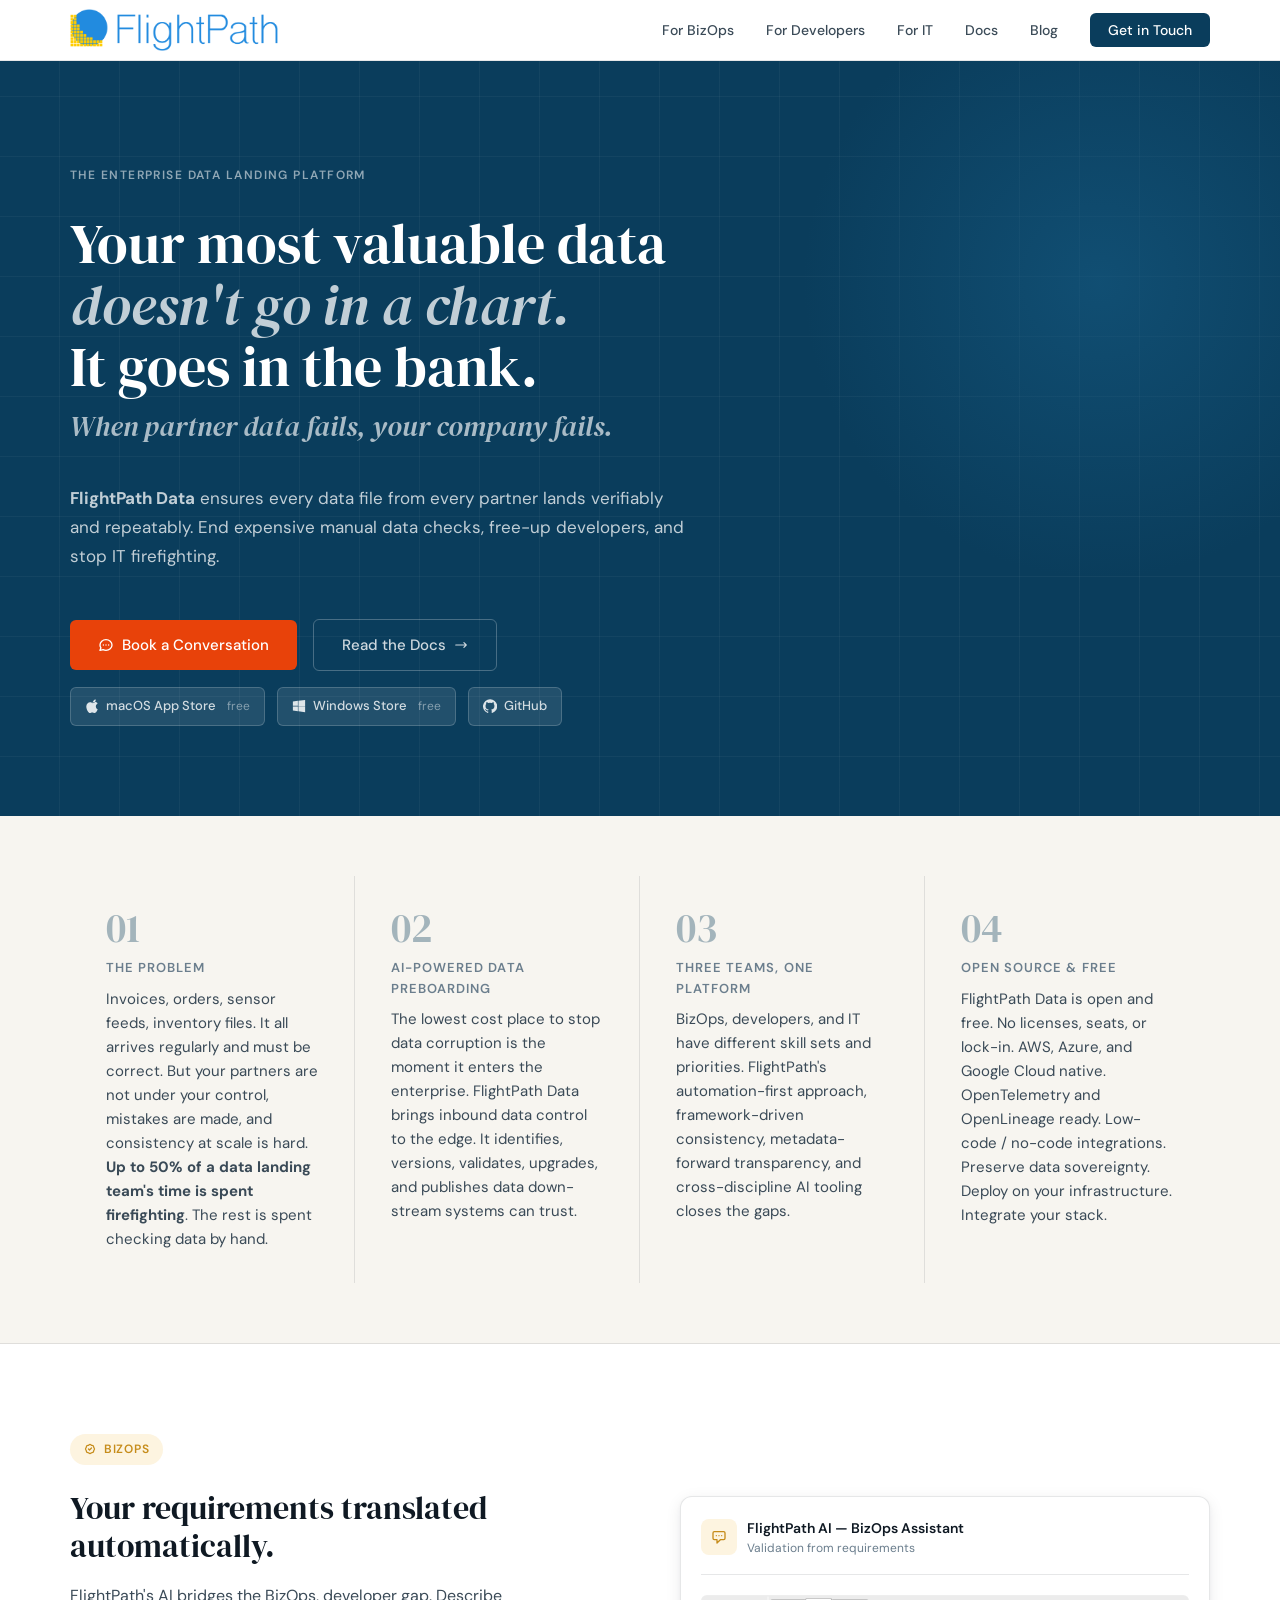
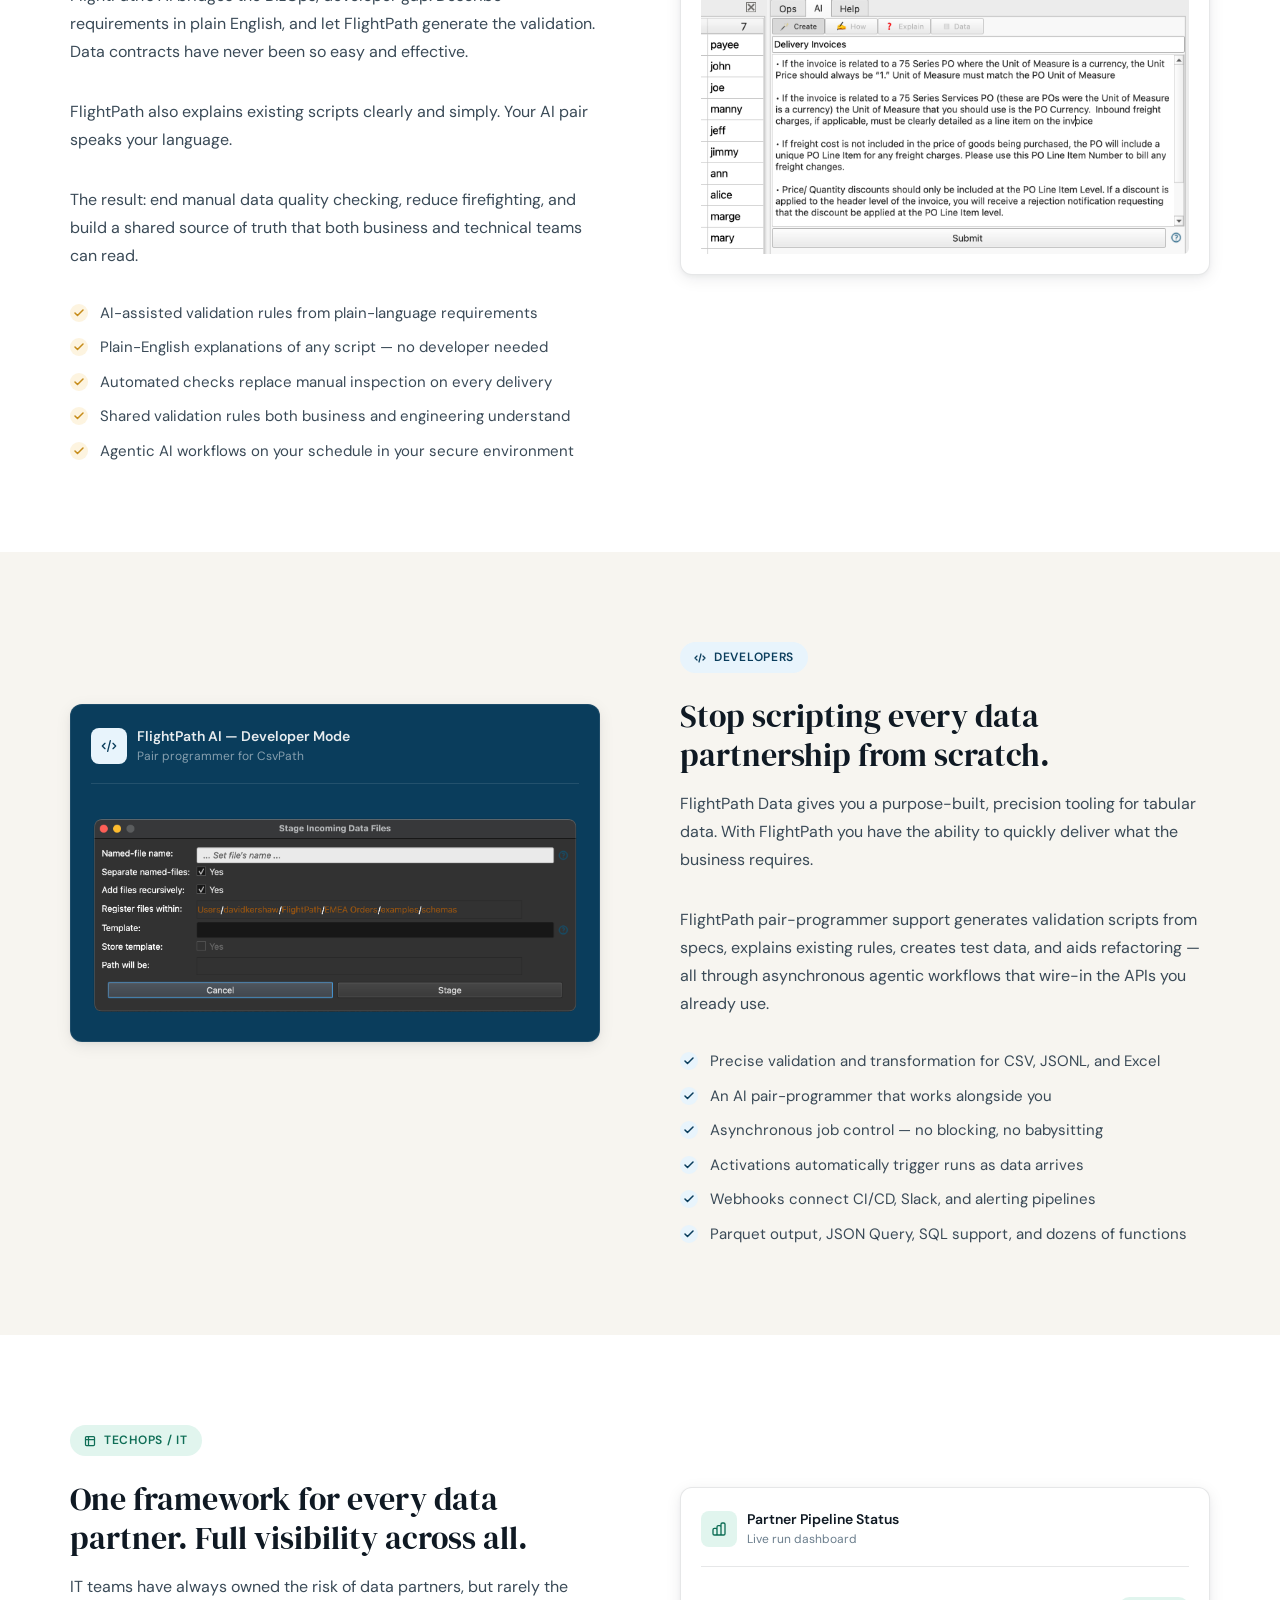
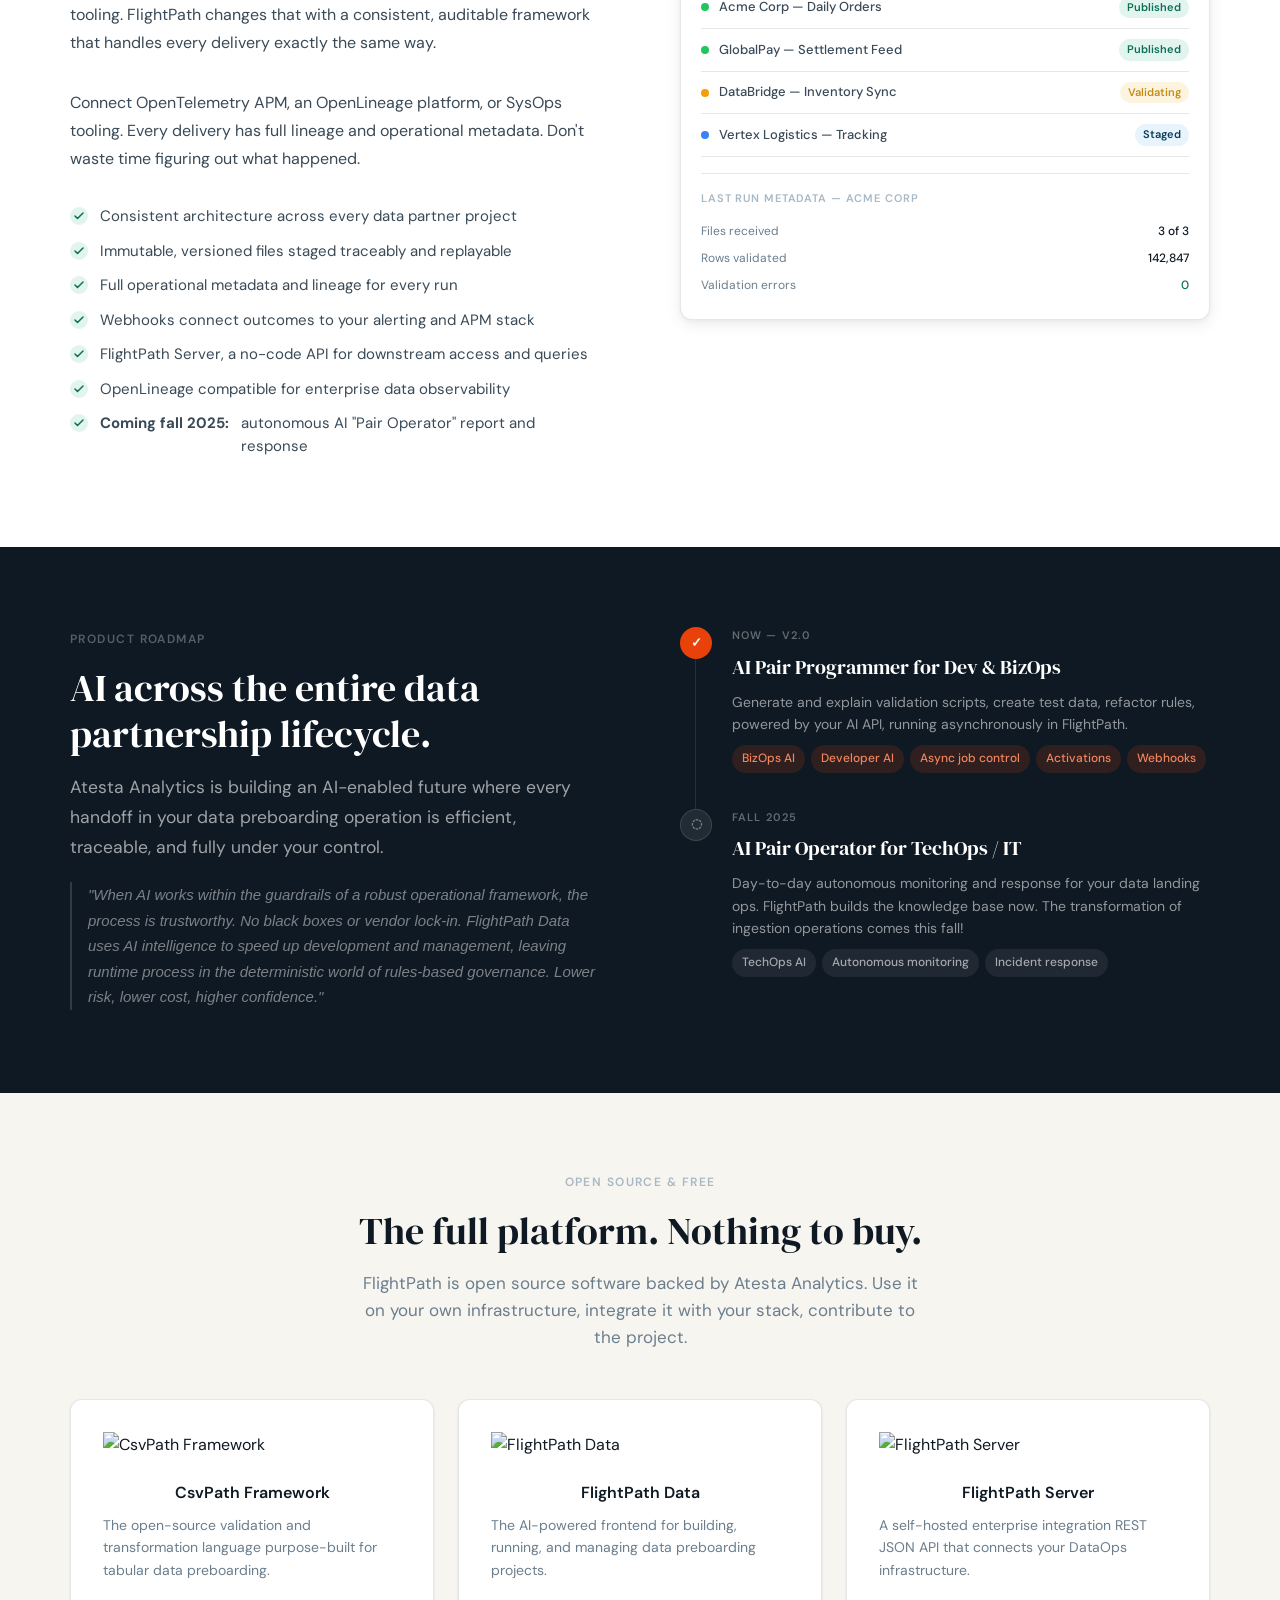
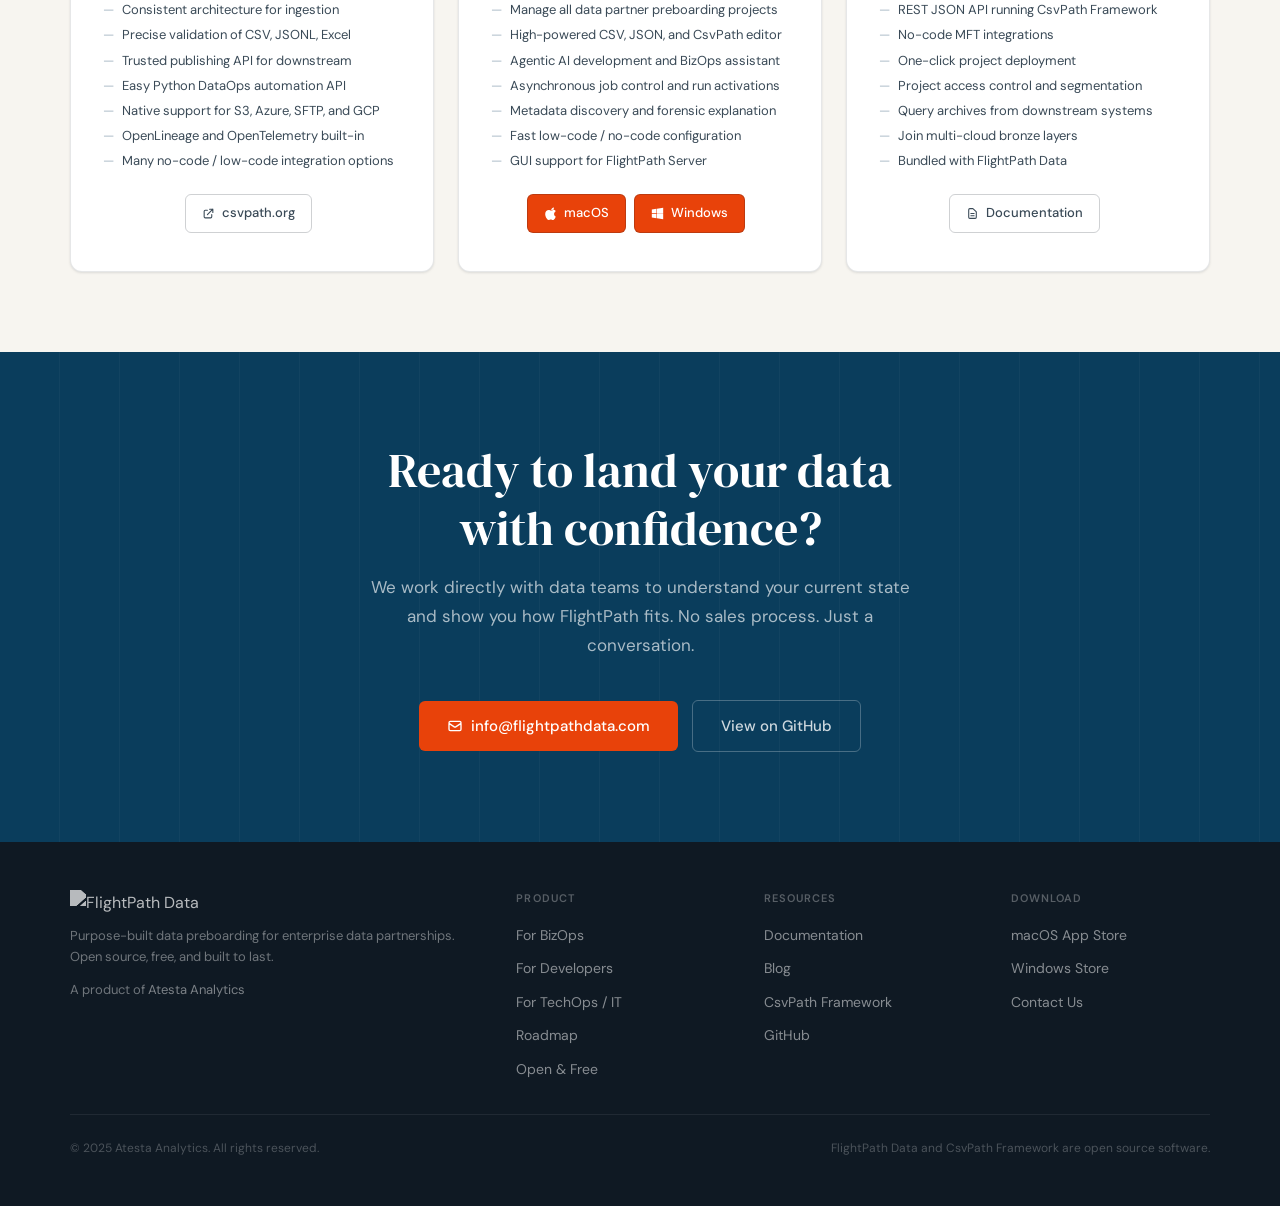
==== commit 56301e8b: "full first pass" ====
--- a/index.html
+++ b/index.html
@@ -313,12 +313,20 @@
   }
   .section-title em { font-style: italic; color: var(--ink-mid); }
   .section-body {
-    font-size: 17px;
+    font-size: 17.5px;
     color: var(--ink-mid);
     line-height: 1.7;
     max-width: 620px;
   }
-
+  .section-body-secondary {
+    font-size: 15px;
+    color: rgba(255,255,255,0.45);
+    font-style: italic;
+    line-height: 1.7;
+    margin-top: 20px;
+    padding-left: 16px;
+    border-left: 2px solid rgba(255,255,255,0.15);
+  }
   /* ── PERSONA SECTIONS ── */
   .persona-section {
     padding: 90px 2rem;
@@ -409,7 +417,7 @@
     box-shadow: var(--shadow);
     margin-top:62px;
   }
-  .persona-card-image img { width:520px; }
+  .persona-card-image img { width: 100%; height: auto; display: block; }
   .persona-card.dark {
     background: var(--runway);
     border-color: rgba(255,255,255,0.08);
@@ -625,13 +633,25 @@
     border-radius: var(--radius-lg);
     padding: 32px;
     box-shadow: var(--shadow-sm);
-  }
-  .product-logo { height: 32px; margin-bottom: 16px; }
+    display: flex;
+    flex-direction: column;
+  }
+  .product-logo {
+    object-fit: contain;
+    height: 32px;
+    margin-bottom: 16px;
+  }
   .product-name {
     font-size: 16px;
     font-weight: 600;
     color: var(--ink);
     margin-bottom: 8px;
+
+    display: flex;
+    flex-wrap: wrap;
+    justify-content: center;
+    gap: 0;
+
   }
   .product-desc {
     font-size: 14px;
@@ -645,6 +665,13 @@
     flex-direction: column;
     gap: 7px;
     margin-bottom: 24px;
+    flex: 1;
+  }
+  .product-card-buttons {
+    display: flex;
+    flex-wrap: wrap;
+    justify-content: center;
+    gap: 0;
   }
   .product-list li {
     font-size: 13px;
@@ -674,6 +701,10 @@
     margin-bottom: 6px;
   }
   .btn-outline:hover { border-color: var(--runway); color: var(--runway); }
+  .btn-outline.apple, .btn-outline.microsoft {
+    background:var(--signal);
+    color:#fff;
+  }
 
   /* ── CTA ── */
   #cta {
@@ -796,11 +827,11 @@
 <!-- HERO -->
 <section id="hero">
   <div class="hero-inner">
-    <span class="hero-eyebrow">Enterprise Data Landing Platform</span>
+    <span class="hero-eyebrow">The Enterprise Data Landing Platform</span>
     <h1 class="hero-headline">Your most valuable data<br><em>doesn't go in a chart.</em><br>It goes in the bank.</h1>
     <p class="hero-subhead">When partner data fails, your company fails.</p>
     <p class="hero-body">
-      FlightPath Data ensures every data file from every partner
+    <b>FlightPath Data</b> ensures every data file from every partner
       lands verifiably and repeatably. End expensive manual data checks,
       free-up developers, and stop IT firefighting.
     </p>
@@ -843,7 +874,7 @@
       <div class="concept-item">
         <div class="concept-num">02</div>
         <div class="concept-label">AI-powered Data Preboarding</div>
-        <div class="concept-text">The lowest cost place to stop data corruption is the moment it enters the enterprise. FlightPath Data brings inbound data control to the edge. It identifies, versions, validates, upgrades, and publishes data downstream systems can trust.</div>
+        <div class="concept-text">The lowest cost place to stop data corruption is the moment it enters the enterprise. FlightPath Data brings inbound data control to the edge. It identifies, versions, validates, upgrades, and publishes data down-stream systems can trust.</div>
       </div>
       <div class="concept-item">
         <div class="concept-num">03</div>
@@ -898,7 +929,7 @@
             <div class="card-subtitle-sm">Validation from requirements</div>
           </div>
         </div>
-        <div class="persona-card-image"><image src='images/validation_generation.png'/></div>
+        <div class="persona-card-image"><img src='images/validation_generation.png' alt="FlightPath AI validation generation from plain-English requirements" style="width:100%; height:auto; display:block; border-radius: 6px; margin-top: 4px;"/></div>
       </div>
     </div>
   </div>
@@ -942,7 +973,7 @@
             <div class="card-subtitle-sm white">Pair programmer for CsvPath</div>
           </div>
         </div>
-        <div class="persona-card-image"><image src='images/stage_data_dark.png'/></div>
+        <div class="persona-card-image"><img src='images/stage_data_dark.png' alt="FlightPath Data staging dialog for incoming data files" style="width:100%; height:auto; display:block; border-radius: 6px; margin-top: 4px;"/></div>
 
       </div>
     </div>
@@ -969,10 +1000,10 @@
       </p>
       <ul class="feature-list go">
         <li>Consistent architecture across every data partner project</li>
-        <li>Immutable, versioned file staging — every delivery is traceable and replayable</li>
+        <li>Immutable, versioned files staged traceably and replayable</li>
         <li>Full operational metadata and lineage for every run</li>
-        <li>Webhook integration to connect run outcomes to your alerting and APM stack</li>
-        <li>FlightPath Server, a no-code REST API for downstream access and queries</li>
+        <li>Webhooks connect outcomes to your alerting and APM stack</li>
+        <li>FlightPath Server, a no-code API for downstream access and queries</li>
         <li>OpenLineage compatible for enterprise data observability</li>
         <li><strong>Coming fall 2025:</strong> autonomous AI "Pair Operator" report and response</li>
       </ul>
@@ -1035,9 +1066,11 @@
       <div class="section-label">Product Roadmap</div>
       <h2 class="section-title" style="color: white;">AI across the entire data partnership lifecycle.</h2>
       <p class="section-body">
-        We're building toward a future where every handoff in your data preboarding operation
-        — from requirements to validation to operations — is AI-assisted, traceable, and
-        fully under your control. No black boxes. No vendor lock-in.
+        Atesta Analytics is building an AI-enabled future where every handoff in your data preboarding operation
+        is efficient, traceable, and fully under your control.
+      </p>
+      <p class="section-body-secondary">
+        "When AI works within the guardrails of a robust operational framework, the process is trustworthy. No black boxes or vendor lock-in. FlightPath Data uses AI intelligence to speed up development and management, leaving runtime process in the deterministic world of rules-based governance. Lower risk, lower cost, higher confidence."
       </p>
     </div>
     <div class="timeline">
@@ -1046,7 +1079,7 @@
         <div class="timeline-content">
           <div class="timeline-when">Now — v2.0</div>
           <div class="timeline-title">AI Pair Programmer for Dev &amp; BizOps</div>
-          <div class="timeline-body">Generate and explain validation scripts, create test data, refactor rules — powered by your choice of AI API, running asynchronously in FlightPath.</div>
+          <div class="timeline-body">Generate and explain validation scripts, create test data, refactor rules, powered by your AI API, running asynchronously in FlightPath.</div>
           <div class="timeline-chips">
             <span class="chip active">BizOps AI</span>
             <span class="chip active">Developer AI</span>
@@ -1061,7 +1094,7 @@
         <div class="timeline-content">
           <div class="timeline-when">Fall 2025</div>
           <div class="timeline-title">AI Pair Operator for TechOps / IT</div>
-          <div class="timeline-body">Autonomous monitoring and response for your data landing operation. FlightPath builds the knowledge base now — the AI operational layer comes this fall.</div>
+          <div class="timeline-body">Day-to-day autonomous monitoring and response for your data landing ops. FlightPath builds the knowledge base now. The transformation of ingestion operations comes this fall!</div>
           <div class="timeline-chips">
             <span class="chip">TechOps AI</span>
             <span class="chip">Autonomous monitoring</span>
@@ -1090,54 +1123,64 @@
         <div class="product-name">CsvPath Framework</div>
         <div class="product-desc">The open-source validation and transformation language purpose-built for tabular data preboarding.</div>
         <ul class="product-list">
-          <li>CSVP architecture for collect, store, validate, publish</li>
-          <li>Rules and schema-based validation for CSV, JSONL, Excel</li>
-          <li>Trusted publishing framework</li>
-          <li>Python library — integrates with your existing DataOps</li>
-          <li>OpenLineage compatible</li>
+          <li>Consistent architecture for ingestion</li>
+          <li>Precise validation of CSV, JSONL, Excel</li>
+          <li>Trusted publishing API for downstream</li>
+          <li>Easy Python DataOps automation API</li>
+          <li>Native support for S3, Azure, SFTP, and GCP</li>
+          <li>OpenLineage and OpenTelemetry built-in</li>
+          <li>Many no-code / low-code integration options</li>
         </ul>
-        <a href="https://www.csvpath.org" class="btn-outline">
-          <svg width="13" height="13" fill="none" viewBox="0 0 24 24" stroke="currentColor" stroke-width="2"><path stroke-linecap="round" stroke-linejoin="round" d="M10 6H6a2 2 0 00-2 2v10a2 2 0 002 2h10a2 2 0 002-2v-4M14 4h6m0 0v6m0-6L10 14"/></svg>
-          csvpath.org
-        </a>
+        <div class="product-card-buttons">
+          <a href="https://www.csvpath.org" class="btn-outline">
+            <svg width="13" height="13" fill="none" viewBox="0 0 24 24" stroke="currentColor" stroke-width="2"><path stroke-linecap="round" stroke-linejoin="round" d="M10 6H6a2 2 0 00-2 2v10a2 2 0 002 2h10a2 2 0 002-2v-4M14 4h6m0 0v6m0-6L10 14"/></svg>
+            csvpath.org
+          </a>
+        </div>
       </div>
       <div class="product-card">
         <img src="https://www.flightpathdata.com/assets/logos/logo_wordmark_sm.png" alt="FlightPath Data" class="product-logo">
         <div class="product-name">FlightPath Data</div>
-        <div class="product-desc">The desktop application for building, running, and operating your data preboarding projects.</div>
+        <div class="product-desc">The AI-powered frontend for building, running, and managing data preboarding projects.</div>
         <ul class="product-list">
           <li>Manage all data partner preboarding projects</li>
           <li>High-powered CSV, JSON, and CsvPath editor</li>
-          <li>AI pair-programmer and BizOps assistant (new)</li>
-          <li>Async job control and activations (new)</li>
+          <li>Agentic AI development and BizOps assistant</li>
+          <li>Asynchronous job control and run activations</li>
           <li>Metadata discovery and forensic explanation</li>
-          <li>Low-code / no-code project configuration</li>
+          <li>Fast low-code / no-code configuration</li>
+          <li>GUI support for FlightPath Server</li>
         </ul>
-        <a href="https://apps.apple.com/us/app/flightpath-data/id6745823097" class="btn-outline">
-          <svg width="13" height="13" viewBox="0 0 814 1000" fill="currentColor"><path d="M788.1 340.9c-5.8 4.5-108.2 62.2-108.2 190.5 0 148.4 130.3 200.9 134.2 202.2-.6 3.2-20.7 71.9-68.7 141.9-42.8 61.6-87.5 123.1-155.5 123.1s-85.5-39.5-164-39.5c-76 0-103.7 40.8-165.9 40.8s-105-37.5-155.5-127.4C46.7 790 0 663.7 0 541.8c0-207.9 134.4-318 268.1-318 71.2 0 130.9 46.4 175.5 46.4 42.7 0 109.6-49.4 192.6-49.4 31 0 108.2 2.6 168.5 80.1zm-172.6-121.2c33.8-40.8 57.6-97.6 57.6-154.4 0-7.8-.6-15.6-2-22.4-54.8 2-118.9 36.5-158.9 81.3-32.7 37.1-60.3 94.3-60.3 151.9 0 8.4 1.4 16.8 2 19.4 3.2.6 8.4 1.4 13.6 1.4 49.4 0 109.6-32.6 148-77.2z"/></svg>
-          macOS
-        </a>
-        <a href="https://apps.microsoft.com/detail/9P9PBPKZ4JDF" class="btn-outline">
-          <svg width="13" height="13" viewBox="0 0 448 512" fill="currentColor"><path d="M0 93.7l183.6-25.3v177H0V93.7zm0 324.6l183.6 25.3V271H0v147.3zM203.8 66L448 32v234H203.8V66zm0 380l244.2 34V278H203.8v168z"/></svg>
-          Windows
-        </a>
+        <div class="product-card-buttons">
+          <a href="https://apps.apple.com/us/app/flightpath-data/id6745823097" class="btn-outline apple">
+            <svg width="13" height="13" viewBox="0 0 814 1000" fill="currentColor"><path d="M788.1 340.9c-5.8 4.5-108.2 62.2-108.2 190.5 0 148.4 130.3 200.9 134.2 202.2-.6 3.2-20.7 71.9-68.7 141.9-42.8 61.6-87.5 123.1-155.5 123.1s-85.5-39.5-164-39.5c-76 0-103.7 40.8-165.9 40.8s-105-37.5-155.5-127.4C46.7 790 0 663.7 0 541.8c0-207.9 134.4-318 268.1-318 71.2 0 130.9 46.4 175.5 46.4 42.7 0 109.6-49.4 192.6-49.4 31 0 108.2 2.6 168.5 80.1zm-172.6-121.2c33.8-40.8 57.6-97.6 57.6-154.4 0-7.8-.6-15.6-2-22.4-54.8 2-118.9 36.5-158.9 81.3-32.7 37.1-60.3 94.3-60.3 151.9 0 8.4 1.4 16.8 2 19.4 3.2.6 8.4 1.4 13.6 1.4 49.4 0 109.6-32.6 148-77.2z"/></svg>
+            macOS
+          </a>
+          <a href="https://apps.microsoft.com/detail/9P9PBPKZ4JDF" class="btn-outline microsoft">
+            <svg width="13" height="13" viewBox="0 0 448 512" fill="currentColor"><path d="M0 93.7l183.6-25.3v177H0V93.7zm0 324.6l183.6 25.3V271H0v147.3zM203.8 66L448 32v234H203.8V66zm0 380l244.2 34V278H203.8v168z"/></svg>
+            Windows
+          </a>
+        </div>
       </div>
       <div class="product-card">
-        <img src="https://www.flightpathdata.com/assets/logos/flightpath-server-logo-4-1024.png" alt="FlightPath Server" class="product-logo" style="height: 32px; width: auto; object-fit: contain; object-position: left;">
+        <img src="https://www.flightpathdata.com/assets/logos/flightpath-server-logo-4-1024.png" alt="FlightPath Server" class="product-logo" style="">
         <div class="product-name">FlightPath Server</div>
-        <div class="product-desc">REST JSON API layer for enterprise integration of CsvPath Framework with your DataOps infrastructure.</div>
+        <div class="product-desc">A self-hosted enterprise integration REST JSON API that connects your DataOps infrastructure.</div>
         <ul class="product-list">
-          <li>REST JSON API to CsvPath Framework</li>
+          <li>REST JSON API running CsvPath Framework</li>
           <li>No-code MFT integrations</li>
           <li>One-click project deployment</li>
-          <li>Project access controls and cross-talk prevention</li>
-          <li>Query archives and staging from downstream systems</li>
+          <li>Project access control and segmentation</li>
+          <li>Query archives from downstream systems</li>
+          <li>Join multi-cloud bronze layers</li>
           <li>Bundled with FlightPath Data</li>
         </ul>
-        <a href="https://www.flightpathdata.com/flightpath.html" class="btn-outline">
-          <svg width="13" height="13" fill="none" viewBox="0 0 24 24" stroke="currentColor" stroke-width="2"><path stroke-linecap="round" stroke-linejoin="round" d="M9 12h6m-6 4h6m2 5H7a2 2 0 01-2-2V5a2 2 0 012-2h5.586a1 1 0 01.707.293l5.414 5.414a1 1 0 01.293.707V19a2 2 0 01-2 2z"/></svg>
-          Documentation
-        </a>
+        <div class="product-card-buttons">
+          <a href="https://www.flightpathdata.com/flightpath.html" class="btn-outline">
+            <svg width="13" height="13" fill="none" viewBox="0 0 24 24" stroke="currentColor" stroke-width="2"><path stroke-linecap="round" stroke-linejoin="round" d="M9 12h6m-6 4h6m2 5H7a2 2 0 01-2-2V5a2 2 0 012-2h5.586a1 1 0 01.707.293l5.414 5.414a1 1 0 01.293.707V19a2 2 0 01-2 2z"/></svg>
+            Documentation
+          </a>
+        </div>
       </div>
     </div>
   </div>
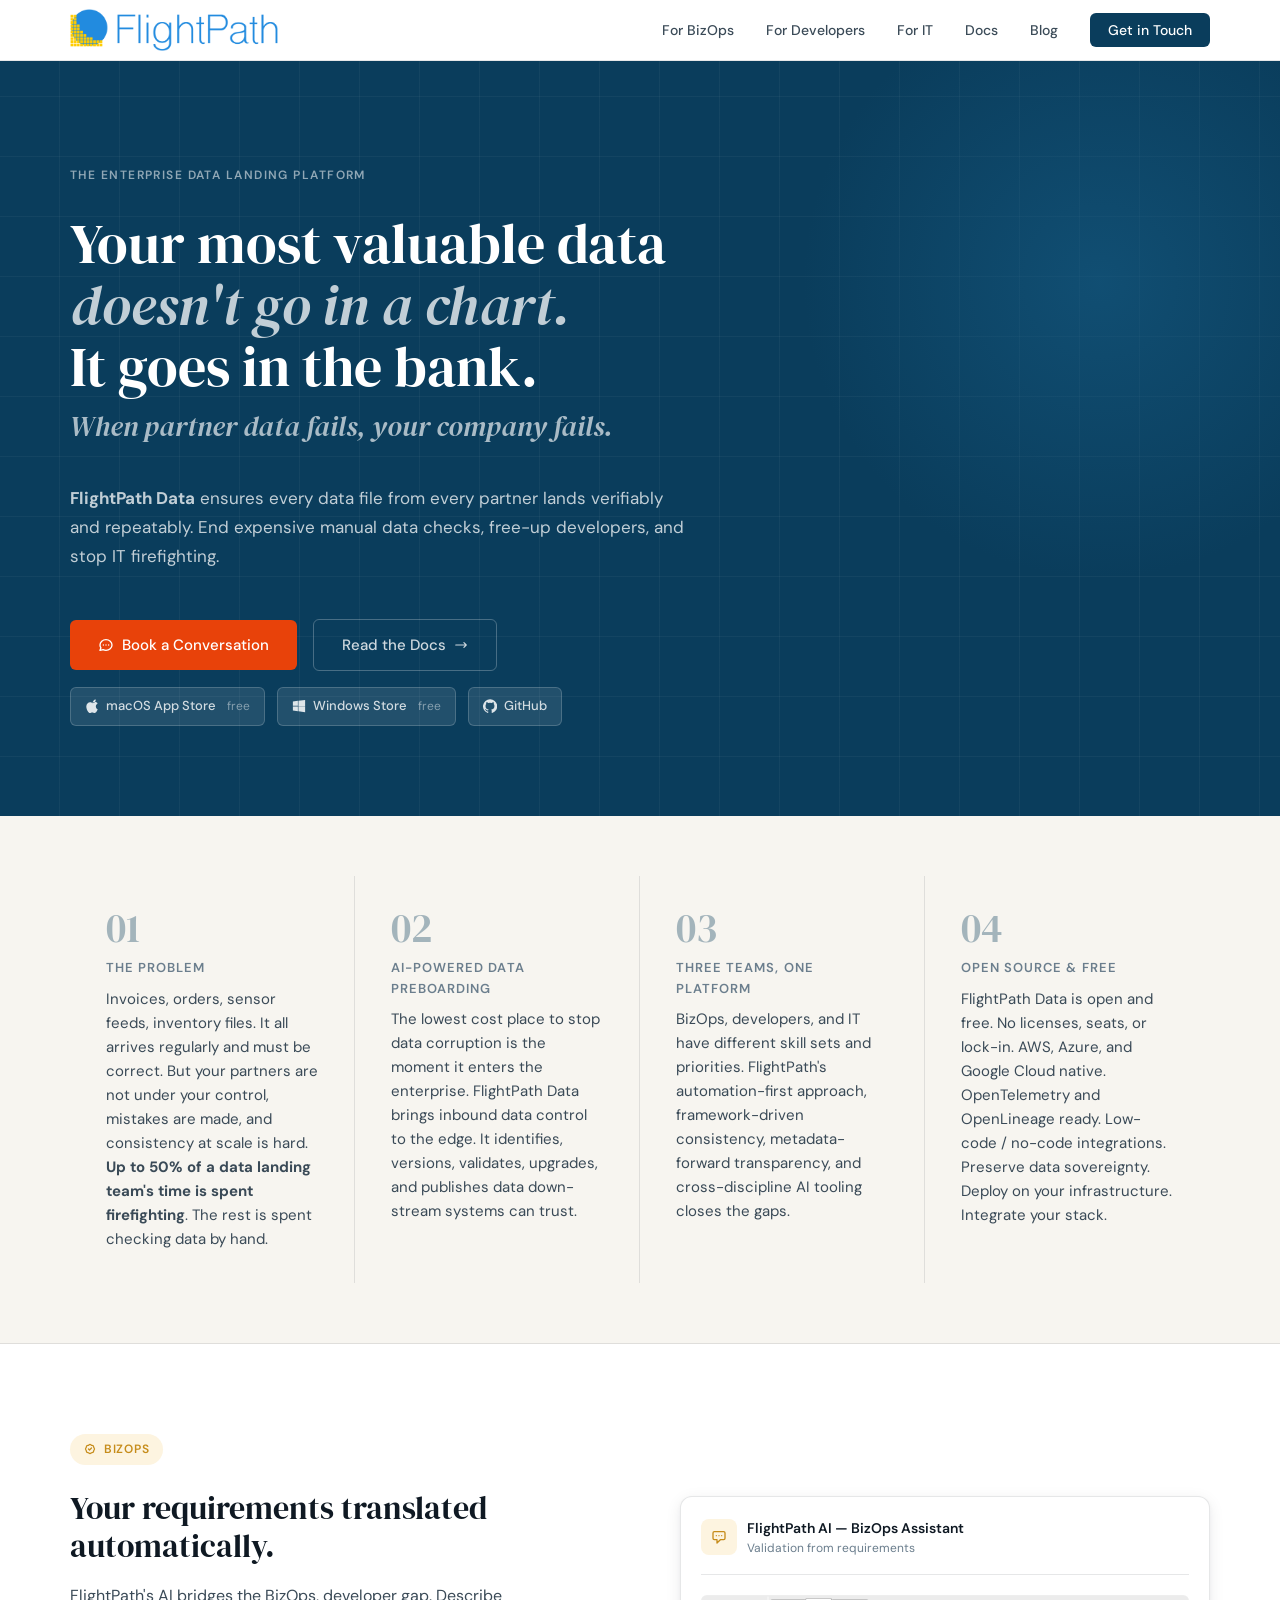
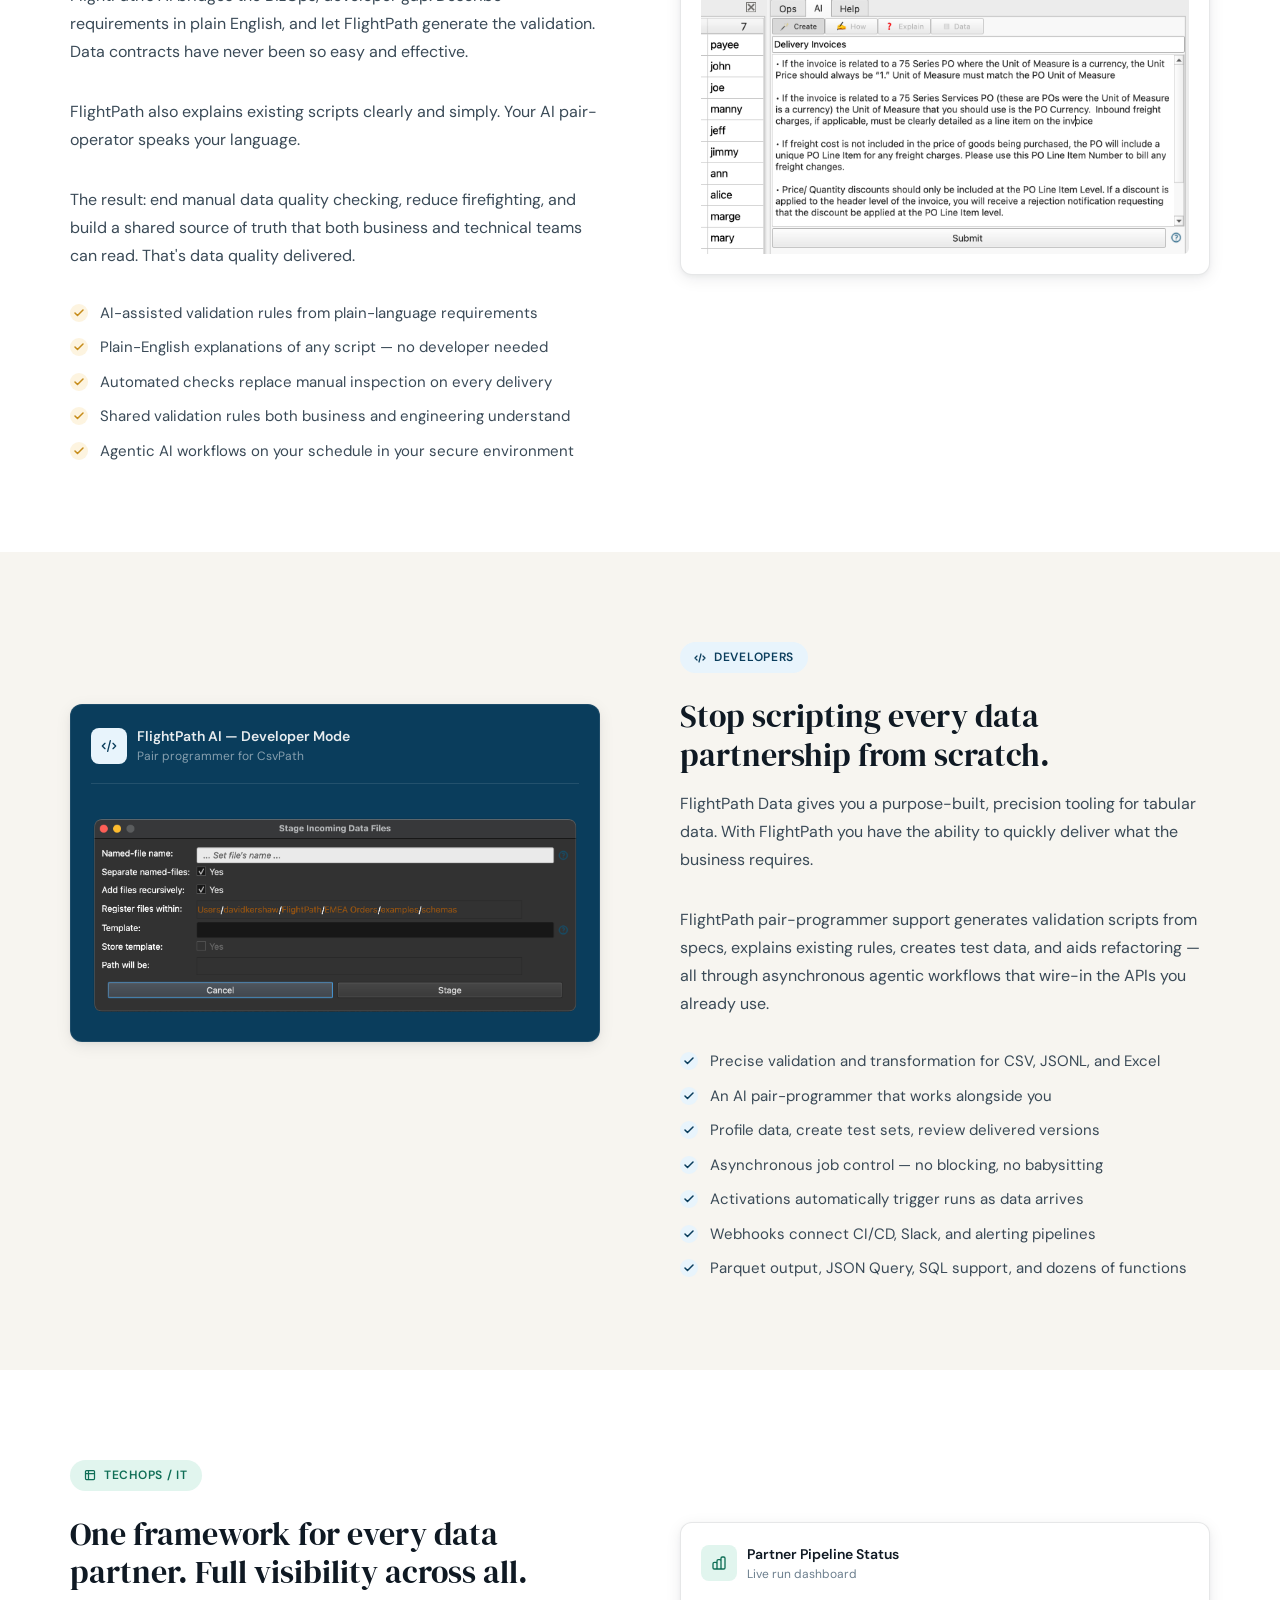
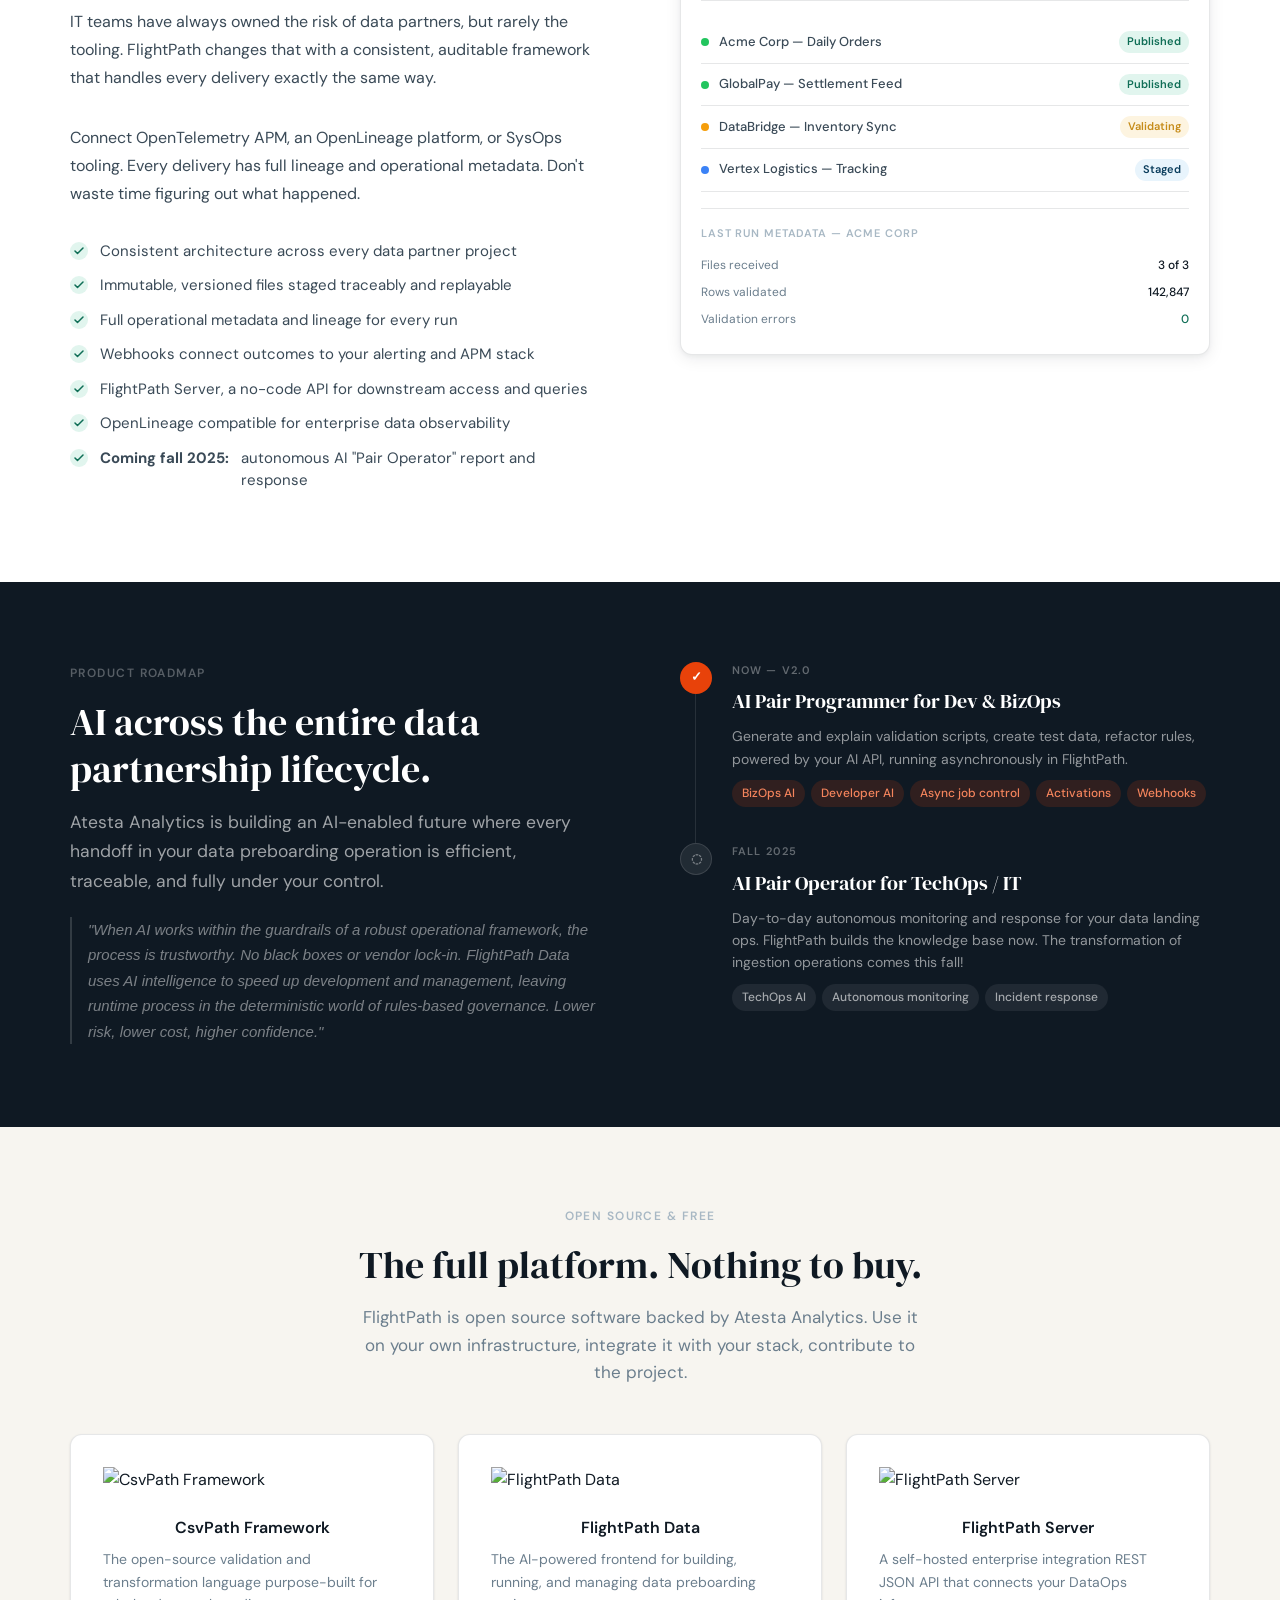
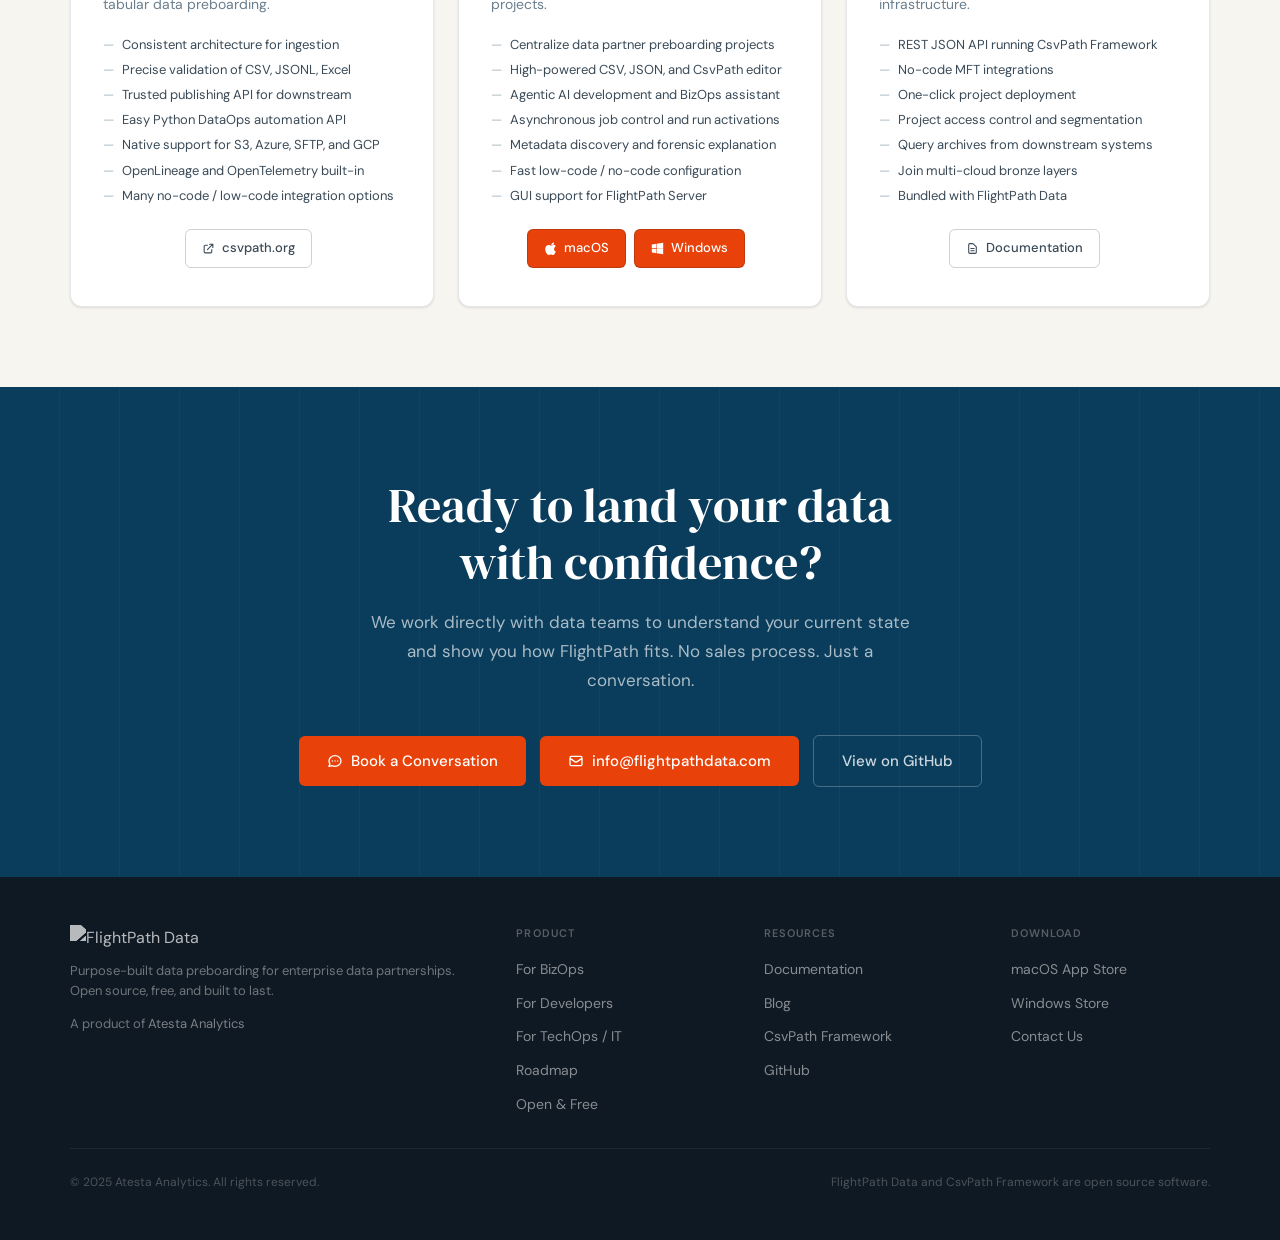
==== commit 17d4a138: "full first pass" ====
--- a/index.html
+++ b/index.html
@@ -819,7 +819,7 @@
       <li><a href="#it">For IT</a></li>
       <li><a href="https://www.flightpathdata.com/flightpath.html">Docs</a></li>
       <li><a href="https://blog.csvpath.org">Blog</a></li>
-      <li><a href="#cta" class="nav-cta">Get in Touch</a></li>
+      <li><a target="blank" href="https://calendly.com/dk107dk/30min" class="nav-cta">Get in Touch</a></li>
     </ul>
   </div>
 </nav>
@@ -836,7 +836,7 @@
       free-up developers, and stop IT firefighting.
     </p>
     <div class="hero-actions">
-      <a href="#cta" class="btn-primary">
+      <a  target="blank" href='https://calendly.com/dk107dk/30min' class="btn-primary">
         <svg width="16" height="16" fill="none" viewBox="0 0 24 24" stroke="currentColor" stroke-width="2"><path stroke-linecap="round" stroke-linejoin="round" d="M8 12h.01M12 12h.01M16 12h.01M21 12c0 4.418-4.03 8-9 8a9.863 9.863 0 01-4.255-.949L3 20l1.395-3.72C3.512 15.042 3 13.574 3 12c0-4.418 4.03-8 9-8s9 3.582 9 8z"/></svg>
         Book a Conversation
       </a>
@@ -846,15 +846,15 @@
       </a>
     </div>
     <div class="hero-store-row">
-      <a href="https://apps.apple.com/us/app/flightpath-data/id6745823097" class="store-badge">
+      <a target="blank" href="https://apps.apple.com/us/app/flightpath-data/id6745823097?mt=12" class="store-badge">
         <svg width="14" height="14" viewBox="0 0 814 1000" fill="white"><path d="M788.1 340.9c-5.8 4.5-108.2 62.2-108.2 190.5 0 148.4 130.3 200.9 134.2 202.2-.6 3.2-20.7 71.9-68.7 141.9-42.8 61.6-87.5 123.1-155.5 123.1s-85.5-39.5-164-39.5c-76 0-103.7 40.8-165.9 40.8s-105-37.5-155.5-127.4C46.7 790 0 663.7 0 541.8c0-207.9 134.4-318 268.1-318 71.2 0 130.9 46.4 175.5 46.4 42.7 0 109.6-49.4 192.6-49.4 31 0 108.2 2.6 168.5 80.1zm-172.6-121.2c33.8-40.8 57.6-97.6 57.6-154.4 0-7.8-.6-15.6-2-22.4-54.8 2-118.9 36.5-158.9 81.3-32.7 37.1-60.3 94.3-60.3 151.9 0 8.4 1.4 16.8 2 19.4 3.2.6 8.4 1.4 13.6 1.4 49.4 0 109.6-32.6 148-77.2z"/></svg>
         macOS App Store <span class="free-tag">free</span>
       </a>
-      <a href="https://apps.microsoft.com/detail/9P9PBPKZ4JDF" class="store-badge">
+      <a target="blank" href="https://apps.microsoft.com/detail/9P9PBPKZ4JDF" class="store-badge">
         <svg width="14" height="14" viewBox="0 0 448 512" fill="white"><path d="M0 93.7l183.6-25.3v177H0V93.7zm0 324.6l183.6 25.3V271H0v147.3zM203.8 66L448 32v234H203.8V66zm0 380l244.2 34V278H203.8v168z"/></svg>
         Windows Store <span class="free-tag">free</span>
       </a>
-      <a href="https://github.com/dk107dk/flightpath" class="store-badge">
+      <a target="blank" href="https://github.com/dk107dk/flightpath" class="store-badge">
         <svg width="14" height="14" viewBox="0 0 98 96" fill="white"><path d="M49 1a49 49 0 0 0-15.5 95.5c2.5.5 3.4-1 3.4-2.3v-8c-13.7 3-16.6-6.6-16.6-6.6-2.2-5.7-5.5-7.2-5.5-7.2-4.5-3 .3-3 .3-3 5 .4 7.6 5.1 7.6 5.1 4.4 7.6 11.6 5.4 14.4 4.1.4-3.2 1.7-5.4 3.1-6.6-11-1.2-22.5-5.5-22.5-24.5 0-5.4 1.9-9.8 5.1-13.3-.5-1.3-2.2-6.3.5-13 0 0 4.1-1.3 13.4 5a46.7 46.7 0 0 1 24.4 0c9.3-6.4 13.4-5 13.4-5 2.7 6.8 1 11.8.5 13 3.2 3.4 5.1 7.9 5.1 13.3 0 19-11.6 23.2-22.6 24.4 1.8 1.5 3.4 4.5 3.4 9.2v13.6c0 1.3.8 2.8 3.4 2.3A49 49 0 0 0 49 1z"/></svg>
         GitHub
       </a>
@@ -904,11 +904,11 @@
         and let FlightPath generate the validation. Data contracts have never been so easy and effective.
       </p>
       <p class="persona-body">
-        FlightPath also explains existing scripts clearly and simply. Your AI pair speaks your language.
+        FlightPath also explains existing scripts clearly and simply. Your AI pair-operator speaks your language.
       </p>
       <p class="persona-body">
         The result: end manual data quality checking, reduce firefighting, and build a shared source of truth
-        that both business and technical teams can read.
+        that both business and technical teams can read. That's data quality delivered.
       </p>
       <ul class="feature-list bizops">
         <li>AI-assisted validation rules from plain-language requirements</li>
@@ -956,6 +956,7 @@
       <ul class="feature-list">
         <li>Precise validation and transformation for CSV, JSONL, and Excel</li>
         <li>An AI pair-programmer that works alongside you</li>
+        <li>Profile data, create test sets, review delivered versions</li>
         <li>Asynchronous job control — no blocking, no babysitting</li>
         <li>Activations automatically trigger runs as data arrives</li>
         <li>Webhooks connect CI/CD, Slack, and alerting pipelines</li>
@@ -1132,7 +1133,7 @@
           <li>Many no-code / low-code integration options</li>
         </ul>
         <div class="product-card-buttons">
-          <a href="https://www.csvpath.org" class="btn-outline">
+          <a target="blank" href="https://www.csvpath.org" class="btn-outline">
             <svg width="13" height="13" fill="none" viewBox="0 0 24 24" stroke="currentColor" stroke-width="2"><path stroke-linecap="round" stroke-linejoin="round" d="M10 6H6a2 2 0 00-2 2v10a2 2 0 002 2h10a2 2 0 002-2v-4M14 4h6m0 0v6m0-6L10 14"/></svg>
             csvpath.org
           </a>
@@ -1143,7 +1144,7 @@
         <div class="product-name">FlightPath Data</div>
         <div class="product-desc">The AI-powered frontend for building, running, and managing data preboarding projects.</div>
         <ul class="product-list">
-          <li>Manage all data partner preboarding projects</li>
+          <li>Centralize data partner preboarding projects</li>
           <li>High-powered CSV, JSON, and CsvPath editor</li>
           <li>Agentic AI development and BizOps assistant</li>
           <li>Asynchronous job control and run activations</li>
@@ -1152,11 +1153,11 @@
           <li>GUI support for FlightPath Server</li>
         </ul>
         <div class="product-card-buttons">
-          <a href="https://apps.apple.com/us/app/flightpath-data/id6745823097" class="btn-outline apple">
+          <a target="blank" href="https://apps.apple.com/us/app/flightpath-data/id6745823097?mt=12" class="btn-outline apple">
             <svg width="13" height="13" viewBox="0 0 814 1000" fill="currentColor"><path d="M788.1 340.9c-5.8 4.5-108.2 62.2-108.2 190.5 0 148.4 130.3 200.9 134.2 202.2-.6 3.2-20.7 71.9-68.7 141.9-42.8 61.6-87.5 123.1-155.5 123.1s-85.5-39.5-164-39.5c-76 0-103.7 40.8-165.9 40.8s-105-37.5-155.5-127.4C46.7 790 0 663.7 0 541.8c0-207.9 134.4-318 268.1-318 71.2 0 130.9 46.4 175.5 46.4 42.7 0 109.6-49.4 192.6-49.4 31 0 108.2 2.6 168.5 80.1zm-172.6-121.2c33.8-40.8 57.6-97.6 57.6-154.4 0-7.8-.6-15.6-2-22.4-54.8 2-118.9 36.5-158.9 81.3-32.7 37.1-60.3 94.3-60.3 151.9 0 8.4 1.4 16.8 2 19.4 3.2.6 8.4 1.4 13.6 1.4 49.4 0 109.6-32.6 148-77.2z"/></svg>
             macOS
           </a>
-          <a href="https://apps.microsoft.com/detail/9P9PBPKZ4JDF" class="btn-outline microsoft">
+          <a target="blank" href="https://apps.microsoft.com/detail/9P9PBPKZ4JDF" class="btn-outline microsoft">
             <svg width="13" height="13" viewBox="0 0 448 512" fill="currentColor"><path d="M0 93.7l183.6-25.3v177H0V93.7zm0 324.6l183.6 25.3V271H0v147.3zM203.8 66L448 32v234H203.8V66zm0 380l244.2 34V278H203.8v168z"/></svg>
             Windows
           </a>
@@ -1195,11 +1196,16 @@
       how FlightPath fits. No sales process. Just a conversation.
     </p>
     <div class="cta-actions">
+      <a target="blank" href='https://calendly.com/dk107dk/30min' target="blank" class="btn-primary">
+        <svg width="16" height="16" fill="none" viewBox="0 0 24 24" stroke="currentColor" stroke-width="2"><path stroke-linecap="round" stroke-linejoin="round" d="M8 12h.01M12 12h.01M16 12h.01M21 12c0 4.418-4.03 8-9 8a9.863 9.863 0 01-4.255-.949L3 20l1.395-3.72C3.512 15.042 3 13.574 3 12c0-4.418 4.03-8 9-8s9 3.582 9 8z"/></svg>
+        Book a Conversation
+      </a>
+
       <a href="mailto:info@flightpathdata.com?subject=FlightPath%20Data%20%E2%80%94%20Let%27s%20talk" class="btn-primary">
         <svg width="16" height="16" fill="none" viewBox="0 0 24 24" stroke="currentColor" stroke-width="2"><path stroke-linecap="round" stroke-linejoin="round" d="M3 8l7.89 5.26a2 2 0 002.22 0L21 8M5 19h14a2 2 0 002-2V7a2 2 0 00-2-2H5a2 2 0 00-2 2v10a2 2 0 002 2z"/></svg>
         info@flightpathdata.com
       </a>
-      <a href="https://github.com/dk107dk/flightpath" class="btn-ghost">
+      <a target="blank" href="https://github.com/dk107dk/flightpath" class="btn-ghost">
         View on GitHub
       </a>
     </div>
@@ -1236,7 +1242,7 @@
     <div>
       <div class="footer-col-title">Download</div>
       <ul class="footer-links">
-        <li><a href="https://apps.apple.com/us/app/flightpath-data/id6745823097">macOS App Store</a></li>
+        <li><a href="https://apps.apple.com/us/app/flightpath-data/id6745823097?mt=12">macOS App Store</a></li>
         <li><a href="https://apps.microsoft.com/detail/9P9PBPKZ4JDF">Windows Store</a></li>
         <li><a href="mailto:info@flightpathdata.com">Contact Us</a></li>
       </ul>
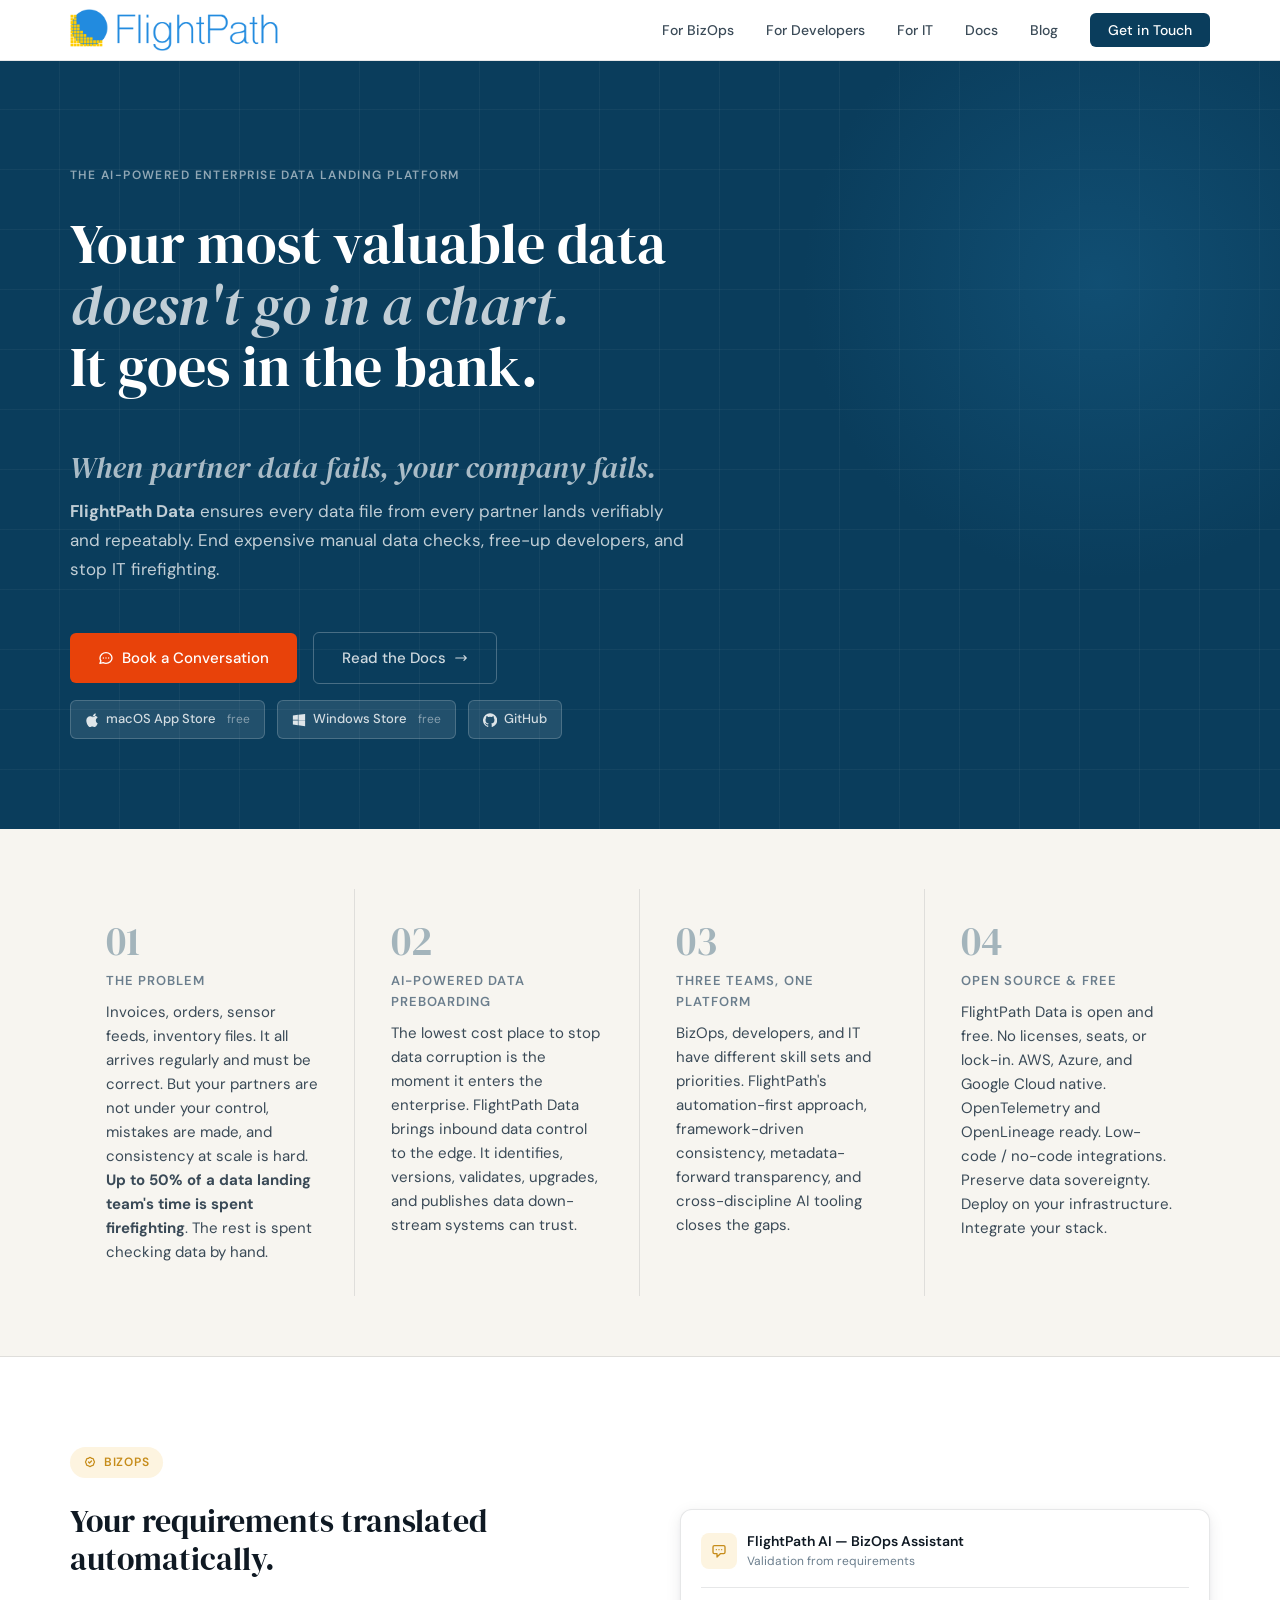
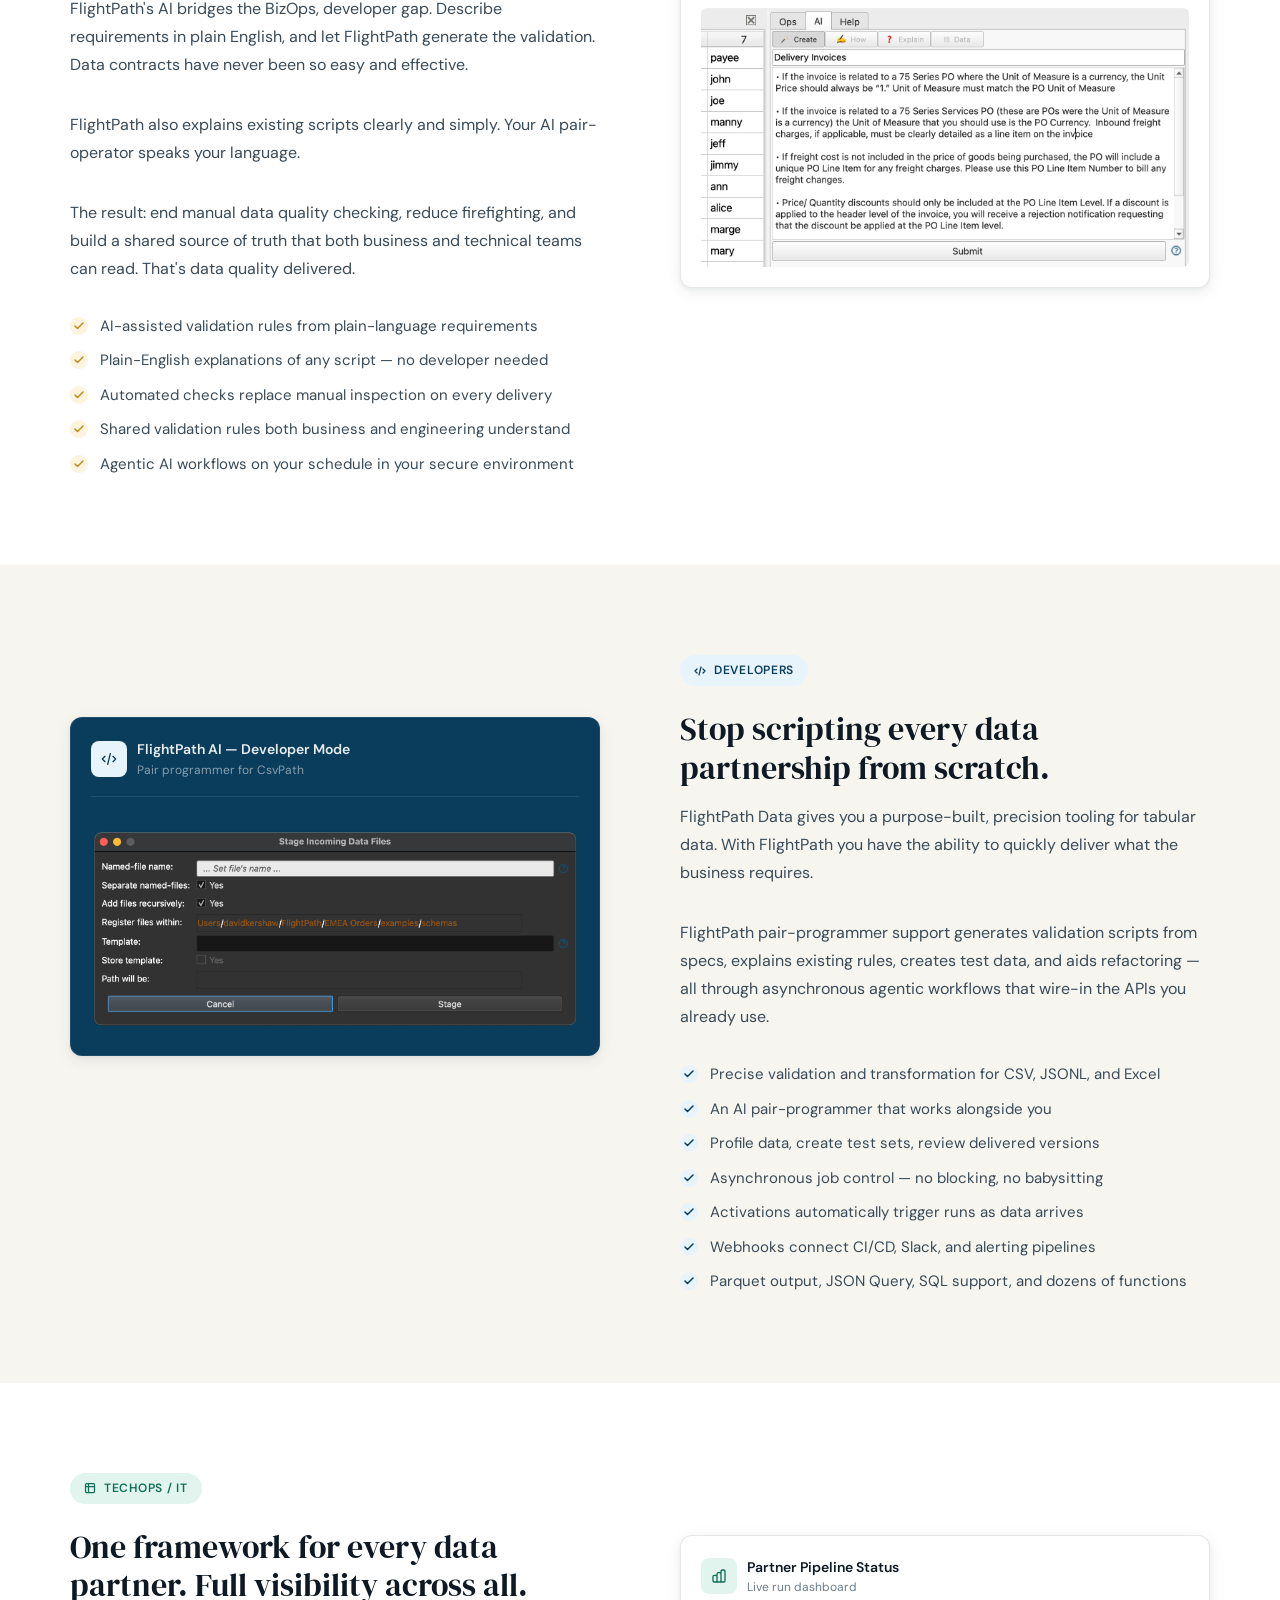
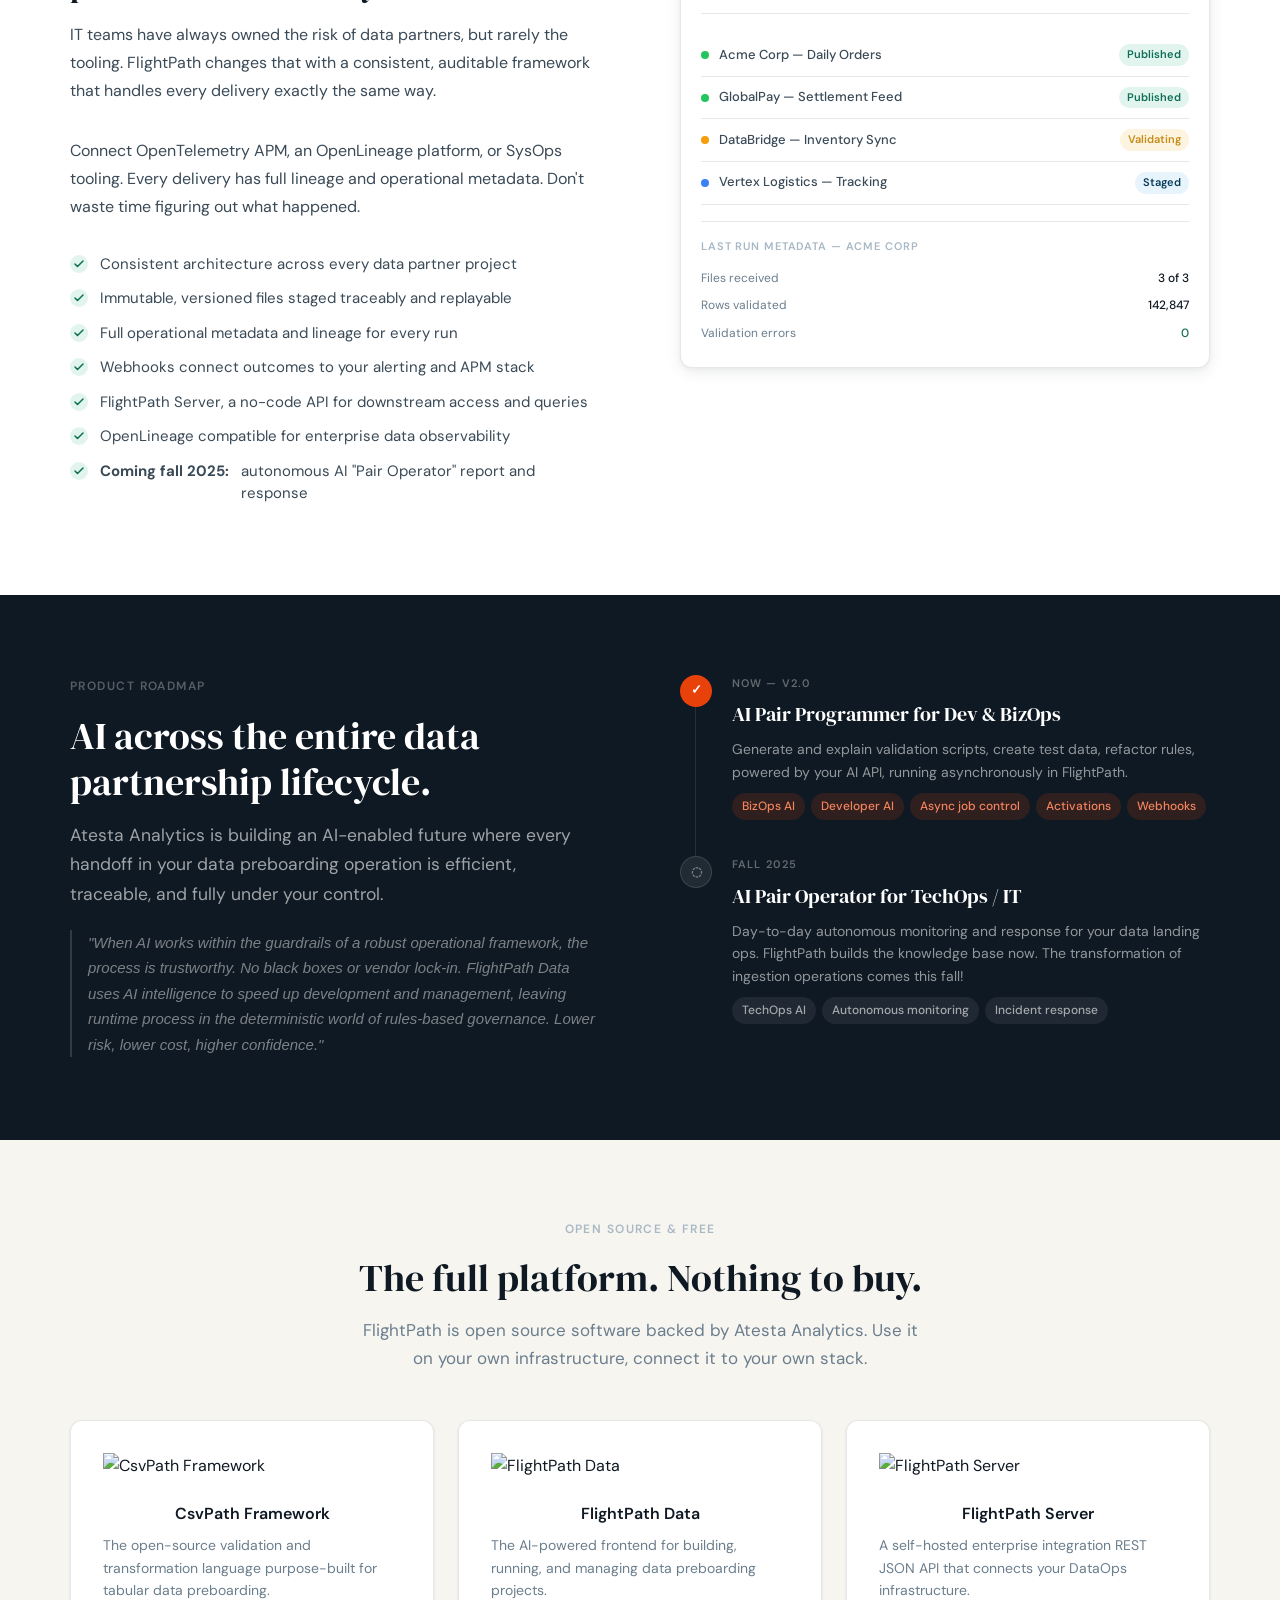
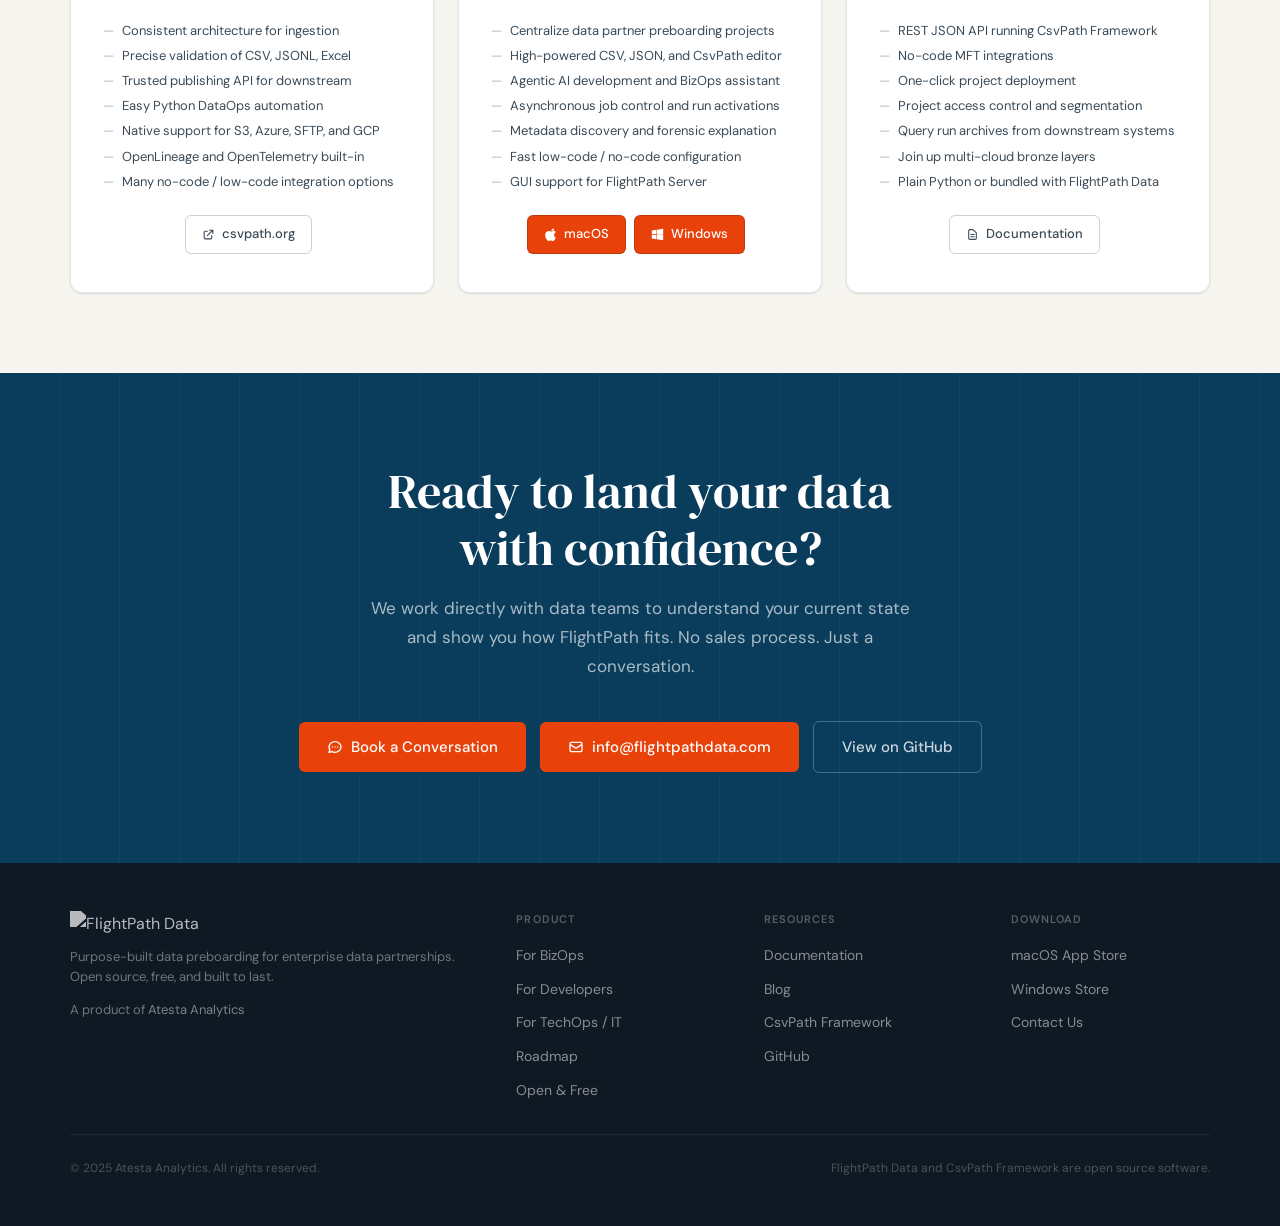
==== commit 30d594ee: "full first pass" ====
--- a/index.html
+++ b/index.html
@@ -172,12 +172,13 @@
   }
   .hero-subhead {
     font-family: 'DM Serif Display', serif;
-    font-size: clamp(1.3rem, 2.5vw, 1.75rem);
+    font-size: clamp(1.3rem, 2.5vw, 1.90rem);
     font-weight: 400;
     font-style: italic;
     color: rgba(255,255,255,0.65);
     max-width: 700px;
-    margin-bottom: 40px;
+    margin-bottom: 10px;
+    margin-top:50px;
     line-height: 1.3;
   }
   .hero-body {
@@ -827,7 +828,7 @@
 <!-- HERO -->
 <section id="hero">
   <div class="hero-inner">
-    <span class="hero-eyebrow">The Enterprise Data Landing Platform</span>
+    <span class="hero-eyebrow">The AI-powered Enterprise Data Landing Platform</span>
     <h1 class="hero-headline">Your most valuable data<br><em>doesn't go in a chart.</em><br>It goes in the bank.</h1>
     <p class="hero-subhead">When partner data fails, your company fails.</p>
     <p class="hero-body">
@@ -860,6 +861,7 @@
       </a>
     </div>
   </div>
+
 </section>
 
 <!-- CONCEPT STRIP -->
@@ -1115,7 +1117,7 @@
       <h2 class="section-title" style="text-align: center;">The full platform. Nothing to buy.</h2>
       <p style="font-size: 17px; color: var(--ink-soft); max-width: 560px; margin: 0 auto;">
         FlightPath is open source software backed by Atesta Analytics. Use it on your own infrastructure,
-        integrate it with your stack, contribute to the project.
+        connect it to your own stack.
       </p>
     </div>
     <div class="open-inner">
@@ -1127,7 +1129,7 @@
           <li>Consistent architecture for ingestion</li>
           <li>Precise validation of CSV, JSONL, Excel</li>
           <li>Trusted publishing API for downstream</li>
-          <li>Easy Python DataOps automation API</li>
+          <li>Easy Python DataOps automation</li>
           <li>Native support for S3, Azure, SFTP, and GCP</li>
           <li>OpenLineage and OpenTelemetry built-in</li>
           <li>Many no-code / low-code integration options</li>
@@ -1172,9 +1174,9 @@
           <li>No-code MFT integrations</li>
           <li>One-click project deployment</li>
           <li>Project access control and segmentation</li>
-          <li>Query archives from downstream systems</li>
-          <li>Join multi-cloud bronze layers</li>
-          <li>Bundled with FlightPath Data</li>
+          <li>Query run archives from downstream systems</li>
+          <li>Join up multi-cloud bronze layers</li>
+          <li>Plain Python or bundled with FlightPath Data</li>
         </ul>
         <div class="product-card-buttons">
           <a href="https://www.flightpathdata.com/flightpath.html" class="btn-outline">
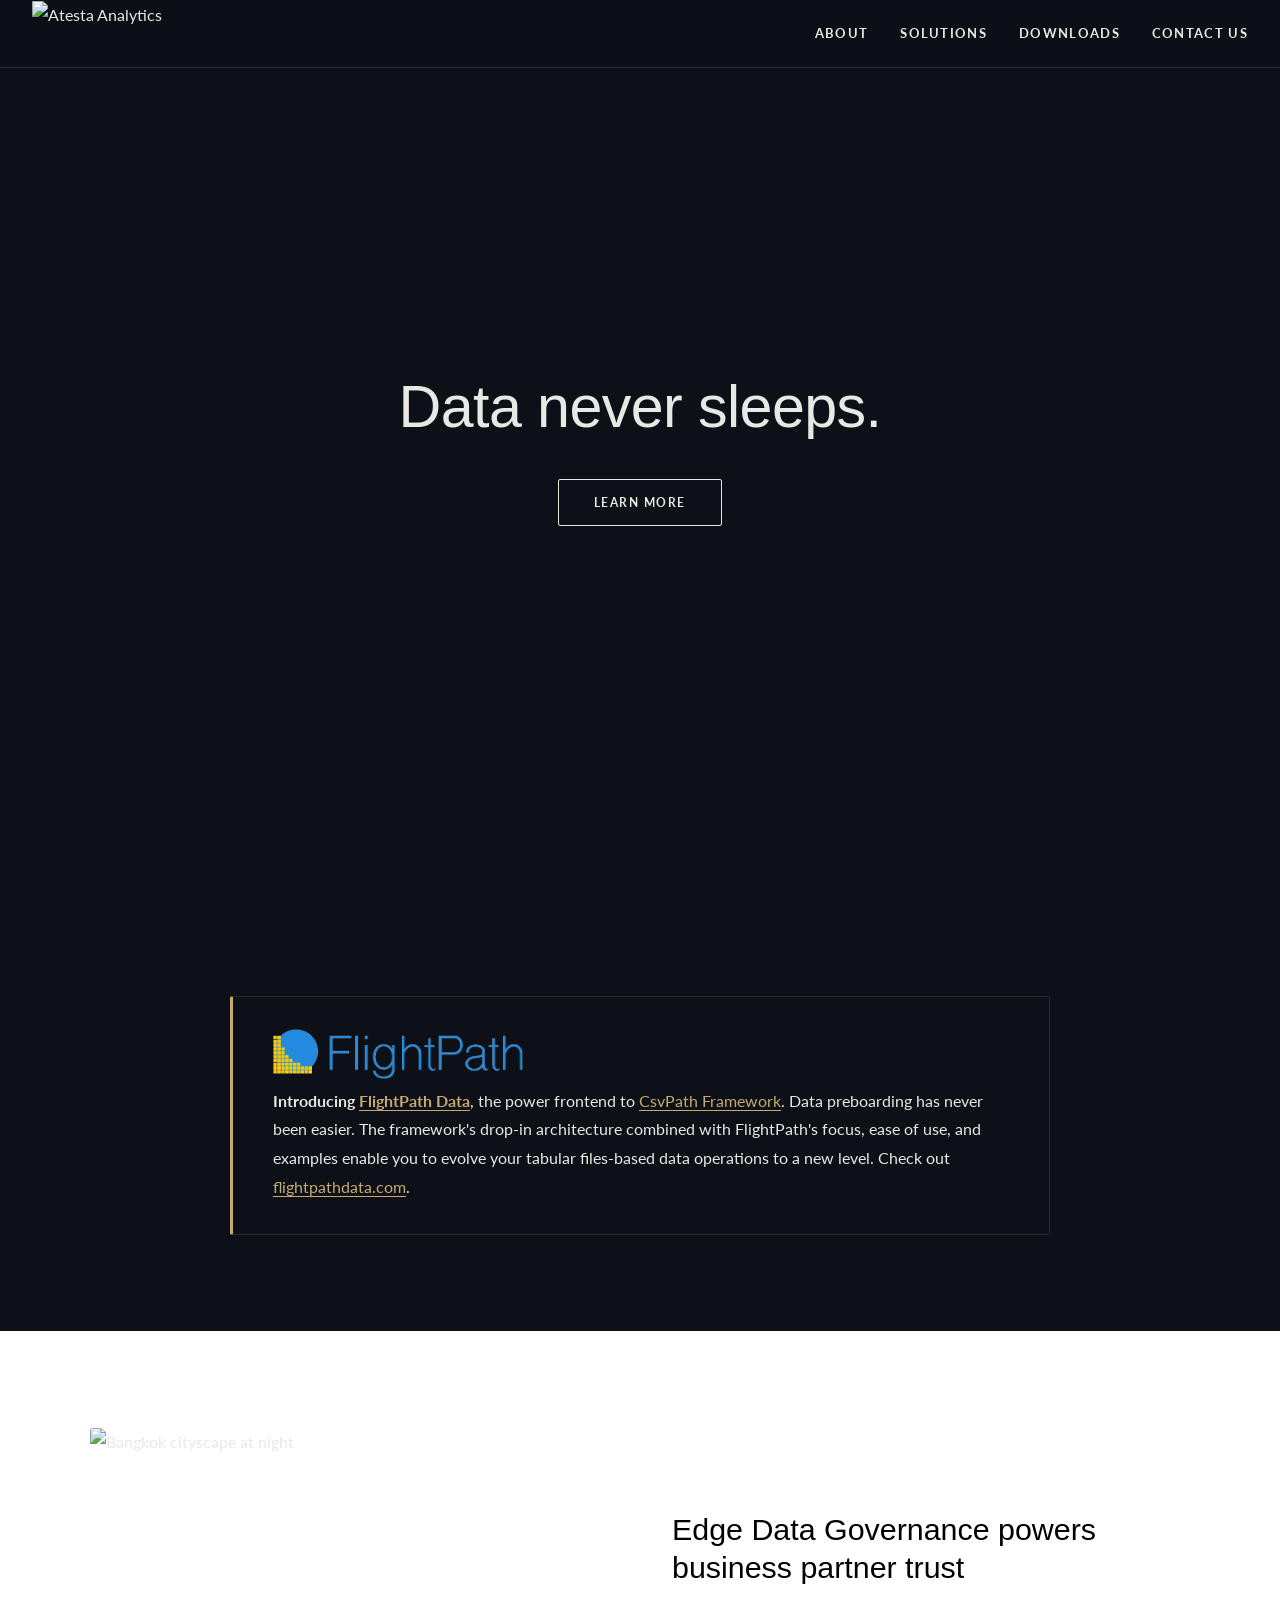
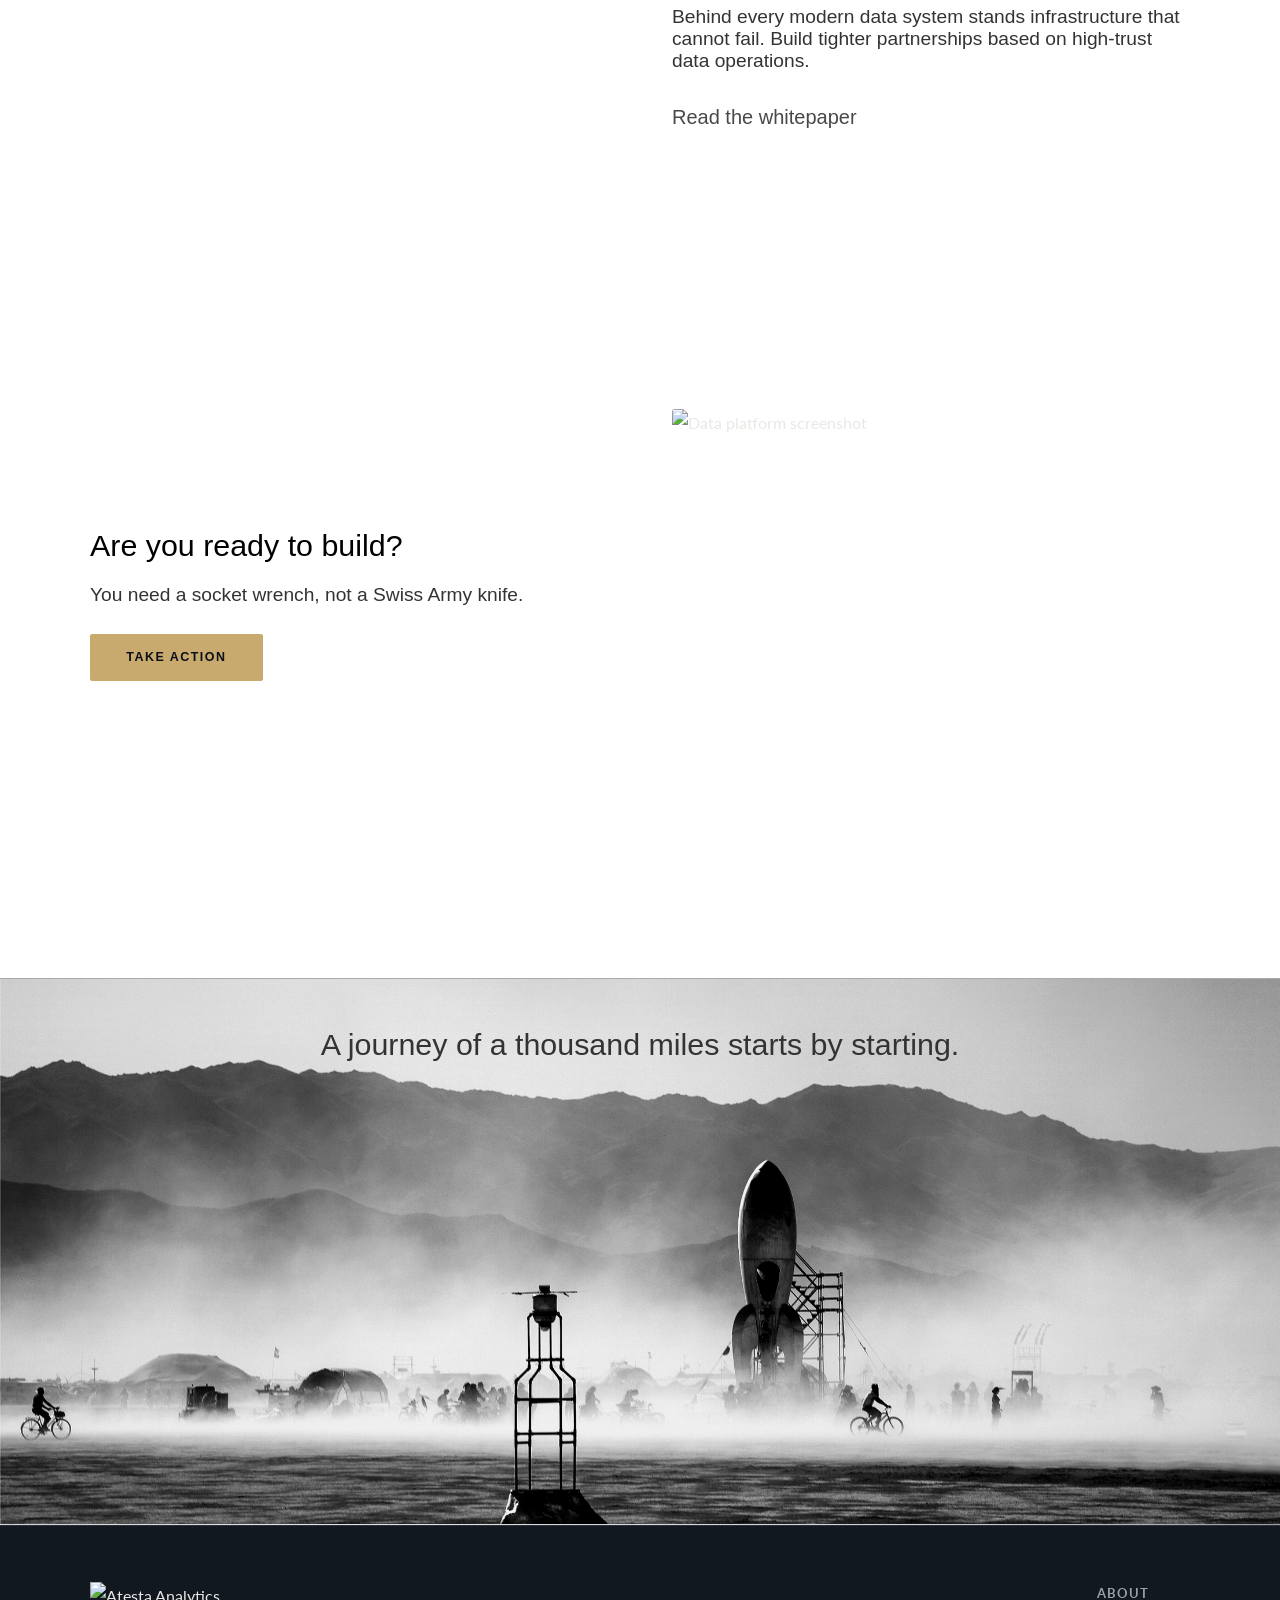
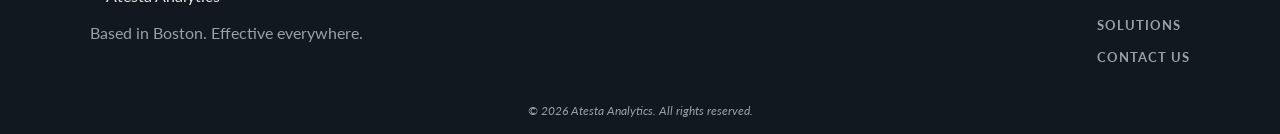
==== commit 0558ce6b: "real new aa site" ====
--- a/index.html
+++ b/index.html
@@ -1,1260 +1,657 @@
 <!DOCTYPE html>
 <html lang="en">
 <head>
-<meta charset="UTF-8">
-<meta name="viewport" content="width=device-width, initial-scale=1.0">
-<title>FlightPath Data — Enterprise Data Landing Platform</title>
-<meta name="description" content="FlightPath Data is a purpose-built data preboarding platform that closes the loop between BizOps, Developers, and IT — ensuring every data partner delivery lands safely.">
-<link rel="preconnect" href="https://fonts.googleapis.com">
-<link rel="preconnect" href="https://fonts.gstatic.com" crossorigin>
-<link href="https://fonts.googleapis.com/css2?family=DM+Serif+Display:ital@0;1&family=DM+Sans:wght@300;400;500;600&display=swap" rel="stylesheet">
-<style>
-  *, *::before, *::after { box-sizing: border-box; margin: 0; padding: 0; }
-
-  :root {
-    --ink: #0f1923;
-    --ink-mid: #3a4a57;
-    --ink-soft: #6b7e8d;
-    --ink-ghost: #a8b8c4;
-    --paper: #f7f5f0;
-    --paper-white: #ffffff;
-    --runway: #0a3d5c;
-    --runway-mid: #155a82;
-    --runway-light: #e8f4fc;
-    --signal: #e8420a;
-    --signal-light: #fff0eb;
-    --go: #0f6e56;
-    --go-light: #e1f5ee;
-    --gold: #c68c1a;
-    --gold-light: #fdf4e0;
-    --border: rgba(15, 25, 35, 0.10);
-    --border-strong: rgba(15, 25, 35, 0.20);
-    --radius: 6px;
-    --radius-lg: 12px;
-    --shadow-sm: 0 1px 3px rgba(15,25,35,0.08), 0 1px 2px rgba(15,25,35,0.04);
-    --shadow: 0 4px 16px rgba(15,25,35,0.08), 0 2px 4px rgba(15,25,35,0.04);
-  }
-
-  html { scroll-behavior: smooth; }
-
-  body {
-    font-family: 'DM Sans', sans-serif;
-    font-weight: 400;
-    font-size: 16px;
-    line-height: 1.6;
-    color: var(--ink);
-    background: var(--paper-white);
-    -webkit-font-smoothing: antialiased;
-  }
-
-  /* ── NAV ── */
-  nav {
-    position: sticky;
-    top: 0;
-    z-index: 100;
-    background: rgba(255,255,255,0.95);
-    backdrop-filter: blur(8px);
-    border-bottom: 1px solid var(--border);
-    padding: 0 2rem;
-  }
-  .nav-inner {
-    max-width: 1140px;
-    margin: 0 auto;
-    display: flex;
-    align-items: center;
-    justify-content: space-between;
-    height: 60px;
-  }
-  .nav-logo {
-    display: flex;
-    align-items: center;
-    gap: 10px;
-    text-decoration: none;
-  }
-  .nav-logo img { height: 42px; }
-  .nav-links {
-    display: flex;
-    align-items: center;
-    gap: 2rem;
-    list-style: none;
-  }
-  .nav-links a {
-    font-size: 14px;
-    font-weight: 500;
-    color: var(--ink-mid);
-    text-decoration: none;
-    transition: color .15s;
-  }
-  .nav-links a:hover { color: var(--ink); }
-  .nav-cta {
-    background: var(--runway);
-    color: white !important;
-    padding: 8px 18px;
-    border-radius: var(--radius);
-    font-size: 14px !important;
-    font-weight: 500 !important;
-    transition: background .15s !important;
-  }
-  .nav-cta:hover { background: var(--runway-mid) !important; color: white !important; }
-
-  /* ── SECTIONS ── */
-  section { padding: 80px 2rem; }
-  .container { max-width: 1140px; margin: 0 auto; }
-  .container-narrow { max-width: 780px; margin: 0 auto; }
-
-  /* ── HERO ── */
-  #hero {
-    background: var(--runway);
-    padding: 100px 2rem 90px;
-    position: relative;
-    overflow: hidden;
-  }
-  #hero::before {
-    content: '';
-    position: absolute;
-    inset: 0;
-    background-image:
-      repeating-linear-gradient(
-        0deg,
-        transparent,
-        transparent 59px,
-        rgba(255,255,255,0.04) 59px,
-        rgba(255,255,255,0.04) 60px
-      ),
-      repeating-linear-gradient(
-        90deg,
-        transparent,
-        transparent 59px,
-        rgba(255,255,255,0.04) 59px,
-        rgba(255,255,255,0.04) 60px
-      );
-    pointer-events: none;
-  }
-  #hero::after {
-    content: '';
-    position: absolute;
-    right: -120px;
-    top: -80px;
-    width: 600px;
-    height: 600px;
-    border-radius: 50%;
-    background: radial-gradient(circle, rgba(21,90,130,0.6) 0%, transparent 70%);
-    pointer-events: none;
-  }
-  .hero-inner {
-    max-width: 1140px;
-    margin: 0 auto;
-    position: relative;
-    z-index: 1;
-  }
-  .hero-eyebrow {
-    display: inline-block;
-    font-size: 12px;
-    font-weight: 600;
-    letter-spacing: 0.12em;
-    text-transform: uppercase;
-    color: rgba(255,255,255,0.55);
-    margin-bottom: 28px;
-  }
-  .hero-headline {
-    font-family: 'DM Serif Display', serif;
-    /*font-size: clamp(2.6rem, 5vw, 4rem);*/
-    font-size: clamp(2.6rem, 5vw, 3.5rem);
-    font-weight: 400;
-    line-height: 1.1;
-    color: #ffffff;
-    max-width: 820px;
-    margin-bottom: 10px;
-  }
-  .hero-headline em {
-    font-style: italic;
-    color: rgba(255,255,255,0.75);
-  }
-  .hero-subhead {
-    font-family: 'DM Serif Display', serif;
-    font-size: clamp(1.3rem, 2.5vw, 1.90rem);
-    font-weight: 400;
-    font-style: italic;
-    color: rgba(255,255,255,0.65);
-    max-width: 700px;
-    margin-bottom: 10px;
-    margin-top:50px;
-    line-height: 1.3;
-  }
-  .hero-body {
-    font-size: 17px;
-    color: rgba(255,255,255,0.75);
-    max-width: 620px;
-    margin-bottom: 48px;
-    line-height: 1.7;
-  }
-  .hero-actions {
-    display: flex;
-    align-items: center;
-    gap: 16px;
-    flex-wrap: wrap;
-  }
-  .btn-primary {
-    display: inline-flex;
-    align-items: center;
-    gap: 8px;
-    background: var(--signal);
-    color: white;
-    font-family: 'DM Sans', sans-serif;
-    font-size: 15px;
-    font-weight: 500;
-    padding: 13px 28px;
-    border-radius: var(--radius);
-    text-decoration: none;
-    transition: background .15s, transform .1s;
-    border: none;
-    cursor: pointer;
-  }
-  .btn-primary:hover { background: #cc3508; transform: translateY(-1px); }
-  .btn-ghost {
-    display: inline-flex;
-    align-items: center;
-    gap: 8px;
-    background: transparent;
-    color: rgba(255,255,255,0.8);
-    font-family: 'DM Sans', sans-serif;
-    font-size: 15px;
-    font-weight: 500;
-    padding: 13px 28px;
-    border-radius: var(--radius);
-    text-decoration: none;
-    border: 1px solid rgba(255,255,255,0.25);
-    transition: border-color .15s, color .15s;
-  }
-  .btn-ghost:hover { border-color: rgba(255,255,255,0.5); color: white; }
-  .hero-store-row {
-    display: flex;
-    align-items: center;
-    gap: 12px;
-    flex-wrap: wrap;
-    margin-top: 16px;
-  }
-  .store-badge {
-    display: inline-flex;
-    align-items: center;
-    gap: 7px;
-    background: rgba(255,255,255,0.10);
-    border: 1px solid rgba(255,255,255,0.18);
-    color: rgba(255,255,255,0.80);
-    font-size: 13px;
-    font-weight: 500;
-    padding: 8px 14px;
-    border-radius: var(--radius);
-    text-decoration: none;
-    transition: background .15s;
-  }
-  .store-badge:hover { background: rgba(255,255,255,0.18); }
-  .store-badge svg { opacity: 0.85; flex-shrink: 0; }
-  .free-tag {
-    font-size: 12px;
-    color: rgba(255,255,255,0.45);
-    margin-left: 4px;
-    font-weight: 400;
-  }
-
-  /* ── CONCEPT STRIP ── */
-  #concept {
-    background: var(--paper);
-    padding: 60px 2rem;
-    border-bottom: 1px solid var(--border);
-  }
-  .concept-grid {
-    display: grid;
-    grid-template-columns: repeat(auto-fit, minmax(220px, 1fr));
-    gap: 0;
-  }
-  .concept-item {
-    padding: 32px 36px;
-    border-right: 1px solid var(--border);
-  }
-  .concept-item:last-child { border-right: none; }
-  .concept-num {
-    font-family: 'DM Serif Display', serif;
-    font-size: 2.5rem;
-    color: var(--runway);
-    line-height: 1;
-    margin-bottom: 10px;
-    opacity: 0.35;
-  }
-  .concept-label {
-    font-size: 13px;
-    font-weight: 600;
-    letter-spacing: 0.08em;
-    text-transform: uppercase;
-    color: var(--ink-soft);
-    margin-bottom: 8px;
-  }
-  .concept-text {
-    font-size: 15px;
-    color: var(--ink-mid);
-    line-height: 1.6;
-  }
-
-  /* ── SECTION HEADERS ── */
-  .section-label {
-    font-size: 12px;
-    font-weight: 600;
-    letter-spacing: 0.12em;
-    text-transform: uppercase;
-    color: var(--ink-ghost);
-    margin-bottom: 16px;
-  }
-  .section-title {
-    font-family: 'DM Serif Display', serif;
-    font-size: clamp(1.8rem, 3vw, 2.5rem);
-    font-weight: 400;
-    line-height: 1.2;
-    color: var(--ink);
-    margin-bottom: 16px;
-  }
-  .section-title em { font-style: italic; color: var(--ink-mid); }
-  .section-body {
-    font-size: 17.5px;
-    color: var(--ink-mid);
-    line-height: 1.7;
-    max-width: 620px;
-  }
-  .section-body-secondary {
-    font-size: 15px;
-    color: rgba(255,255,255,0.45);
-    font-style: italic;
-    line-height: 1.7;
-    margin-top: 20px;
-    padding-left: 16px;
-    border-left: 2px solid rgba(255,255,255,0.15);
-  }
-  /* ── PERSONA SECTIONS ── */
-  .persona-section {
-    padding: 90px 2rem;
-  }
-  .persona-section:nth-child(odd) { background: var(--paper); }
-
-  .persona-layout {
-    max-width: 1140px;
-    margin: 0 auto;
-    display: grid;
-    grid-template-columns: 1fr 1fr;
-    gap: 80px;
-    align-items: start;
-  }
-  .persona-layout.reverse { direction: rtl; }
-  .persona-layout.reverse > * { direction: ltr; }
-
-  .persona-tag {
-    display: inline-flex;
-    align-items: center;
-    gap: 8px;
-    padding: 6px 14px;
-    border-radius: 100px;
-    font-size: 12px;
-    font-weight: 600;
-    letter-spacing: 0.06em;
-    text-transform: uppercase;
-    margin-bottom: 24px;
-  }
-  .persona-tag.bizops { background: var(--gold-light); color: var(--gold); }
-  .persona-tag.dev { background: var(--runway-light); color: var(--runway); }
-  .persona-tag.it { background: var(--go-light); color: var(--go); }
-
-  .persona-title {
-    font-family: 'DM Serif Display', serif;
-    font-size: clamp(1.6rem, 2.5vw, 2.2rem);
-    font-weight: 400;
-    line-height: 1.2;
-    color: var(--ink);
-    margin-bottom: 16px;
-  }
-  .persona-body {
-    font-size: 16px;
-    color: var(--ink-mid);
-    line-height: 1.75;
-    margin-bottom: 32px;
-  }
-  .feature-list {
-    list-style: none;
-    display: flex;
-    flex-direction: column;
-    gap: 12px;
-  }
-  .feature-list li {
-    display: flex;
-    gap: 12px;
-    font-size: 15px;
-    color: var(--ink-mid);
-    line-height: 1.5;
-  }
-  .feature-list li strong {
-    white-space:nowrap;
-  }
-  .feature-list li::before {
-    content: '';
-    flex-shrink: 0;
-    width: 18px;
-    height: 18px;
-    margin-top: 2px;
-    border-radius: 50%;
-    background: var(--runway-light);
-    background-image: url("data:image/svg+xml,%3Csvg width='10' height='8' viewBox='0 0 10 8' fill='none' xmlns='http://www.w3.org/2000/svg'%3E%3Cpath d='M1 4L3.5 6.5L9 1' stroke='%230a3d5c' stroke-width='1.5' stroke-linecap='round' stroke-linejoin='round'/%3E%3C/svg%3E");
-    background-repeat: no-repeat;
-    background-position: center;
-  }
-  .feature-list.bizops li::before { background-color: var(--gold-light); background-image: url("data:image/svg+xml,%3Csvg width='10' height='8' viewBox='0 0 10 8' fill='none' xmlns='http://www.w3.org/2000/svg'%3E%3Cpath d='M1 4L3.5 6.5L9 1' stroke='%23c68c1a' stroke-width='1.5' stroke-linecap='round' stroke-linejoin='round'/%3E%3C/svg%3E"); }
-  .feature-list.go li::before { background-color: var(--go-light); background-image: url("data:image/svg+xml,%3Csvg width='10' height='8' viewBox='0 0 10 8' fill='none' xmlns='http://www.w3.org/2000/svg'%3E%3Cpath d='M1 4L3.5 6.5L9 1' stroke='%230f6e56' stroke-width='1.5' stroke-linecap='round' stroke-linejoin='round'/%3E%3C/svg%3E"); }
-
-  /* ── VISUAL CARD ── */
-  .persona-visual {
-    position: relative;
-  }
-  .persona-card {
-    background: var(--paper-white);
-    border: 1px solid var(--border);
-    border-radius: var(--radius-lg);
-    padding: 20px;
-    box-shadow: var(--shadow);
-    margin-top:62px;
-  }
-  .persona-card-image img { width: 100%; height: auto; display: block; }
-  .persona-card.dark {
-    background: var(--runway);
-    border-color: rgba(255,255,255,0.08);
-  }
-  .card-header {
-    display: flex;
-    align-items: center;
-    gap: 10px;
-    margin-bottom: 20px;
-    padding-bottom: 16px;
-    border-bottom: 1px solid var(--border);
-  }
-  .card-header.dark { border-bottom-color: rgba(255,255,255,0.1); }
-  .card-icon {
-    width: 36px;
-    height: 36px;
-    border-radius: 8px;
-    display: flex;
-    align-items: center;
-    justify-content: center;
-    flex-shrink: 0;
-  }
-  .card-icon.gold { background: var(--gold-light); }
-  .card-icon.blue { background: var(--runway-light); }
-  .card-icon.green { background: var(--go-light); }
-  .card-title-sm {
-    font-size: 14px;
-    font-weight: 600;
-    color: var(--ink);
-  }
-  .card-title-sm.white { color: rgba(255,255,255,0.9); }
-  .card-subtitle-sm {
-    font-size: 12px;
-    color: var(--ink-soft);
-  }
-  .card-subtitle-sm.white { color: rgba(255,255,255,0.5); }
-
-  .ai-message {
-    background: var(--paper);
-    border-radius: 10px 10px 10px 2px;
-    padding: 12px 14px;
-    font-size: 13.5px;
-    color: var(--ink-mid);
-    line-height: 1.5;
-    margin-bottom: 8px;
-  }
-  .ai-message.out {
-    background: var(--runway-light);
-    border-radius: 10px 10px 2px 10px;
-    color: var(--runway);
-    text-align: right;
-  }
-  .ai-message.dark-in {
-    background: rgba(255,255,255,0.08);
-    color: rgba(255,255,255,0.75);
-  }
-
-  .status-row {
-    display: flex;
-    align-items: center;
-    gap: 10px;
-    padding: 10px 0;
-    border-bottom: 1px solid var(--border);
-    font-size: 13px;
-  }
-  .status-row:last-child { border-bottom: none; }
-  .status-dot {
-    width: 8px;
-    height: 8px;
-    border-radius: 50%;
-    flex-shrink: 0;
-  }
-  .dot-green { background: #22c55e; }
-  .dot-amber { background: #f59e0b; }
-  .dot-blue { background: #3b82f6; }
-  .status-name { flex: 1; color: var(--ink-mid); font-weight: 500; }
-  .status-badge {
-    font-size: 11px;
-    font-weight: 600;
-    padding: 2px 8px;
-    border-radius: 100px;
-  }
-  .badge-green { background: var(--go-light); color: var(--go); }
-  .badge-amber { background: var(--gold-light); color: var(--gold); }
-  .badge-blue { background: var(--runway-light); color: var(--runway); }
-
-  .meta-row {
-    display: flex;
-    justify-content: space-between;
-    align-items: baseline;
-    padding: 8px 0;
-    border-bottom: 1px solid rgba(255,255,255,0.07);
-    font-size: 13px;
-  }
-  .meta-row:last-child { border-bottom: none; }
-  .meta-key { color: rgba(255,255,255,0.45); }
-  .meta-val { color: rgba(255,255,255,0.85); font-weight: 500; font-family: 'DM Sans', monospace; }
-
-  /* ── ROADMAP ── */
-  #roadmap {
-    background: var(--ink);
-    padding: 80px 2rem;
-  }
-  .roadmap-inner {
-    max-width: 1140px;
-    margin: 0 auto;
-    display: grid;
-    grid-template-columns: 1fr 1fr;
-    gap: 80px;
-    align-items: center;
-  }
-  .roadmap-text .section-label { color: rgba(255,255,255,0.3); }
-  .roadmap-text .section-title { color: #fff; }
-  .roadmap-text .section-body { color: rgba(255,255,255,0.6); max-width: 100%; }
-
-  .timeline {
-    display: flex;
-    flex-direction: column;
-    gap: 0;
-  }
-  .timeline-item {
-    display: flex;
-    gap: 20px;
-    position: relative;
-  }
-  .timeline-item:not(:last-child)::after {
-    content: '';
-    position: absolute;
-    left: 15px;
-    top: 32px;
-    bottom: 0;
-    width: 1px;
-    background: rgba(255,255,255,0.1);
-  }
-  .timeline-dot {
-    width: 32px;
-    height: 32px;
-    border-radius: 50%;
-    flex-shrink: 0;
-    display: flex;
-    align-items: center;
-    justify-content: center;
-    font-size: 13px;
-    font-weight: 600;
-    position: relative;
-    z-index: 1;
-  }
-  .dot-now {
-    background: var(--signal);
-    color: white;
-  }
-  .dot-fall {
-    background: rgba(255,255,255,0.08);
-    color: rgba(255,255,255,0.4);
-    border: 1px solid rgba(255,255,255,0.12);
-  }
-  .timeline-content {
-    padding-bottom: 36px;
-  }
-  .timeline-when {
-    font-size: 11px;
-    font-weight: 600;
-    letter-spacing: 0.1em;
-    text-transform: uppercase;
-    color: rgba(255,255,255,0.35);
-    margin-bottom: 6px;
-  }
-  .timeline-title {
-    font-family: 'DM Serif Display', serif;
-    font-size: 1.25rem;
-    color: #fff;
-    margin-bottom: 8px;
-  }
-  .timeline-body {
-    font-size: 14px;
-    color: rgba(255,255,255,0.55);
-    line-height: 1.6;
-  }
-  .timeline-chips {
-    display: flex;
-    flex-wrap: wrap;
-    gap: 6px;
-    margin-top: 10px;
-  }
-  .chip {
-    font-size: 12px;
-    font-weight: 500;
-    padding: 4px 10px;
-    border-radius: 100px;
-    background: rgba(255,255,255,0.07);
-    color: rgba(255,255,255,0.6);
-  }
-  .chip.active {
-    background: rgba(232,66,10,0.15);
-    color: #f4845c;
-  }
-
-  /* ── OPEN FREE ── */
-  #open {
-    background: var(--paper);
-    padding: 80px 2rem;
-  }
-  .open-inner {
-    max-width: 1140px;
-    margin: 0 auto;
-    display: grid;
-    grid-template-columns: 1fr 1fr 1fr;
-    gap: 24px;
-  }
-  .product-card {
-    background: var(--paper-white);
-    border: 1px solid var(--border);
-    border-radius: var(--radius-lg);
-    padding: 32px;
-    box-shadow: var(--shadow-sm);
-    display: flex;
-    flex-direction: column;
-  }
-  .product-logo {
-    object-fit: contain;
-    height: 32px;
-    margin-bottom: 16px;
-  }
-  .product-name {
-    font-size: 16px;
-    font-weight: 600;
-    color: var(--ink);
-    margin-bottom: 8px;
-
-    display: flex;
-    flex-wrap: wrap;
-    justify-content: center;
-    gap: 0;
-
-  }
-  .product-desc {
-    font-size: 14px;
-    color: var(--ink-soft);
-    line-height: 1.6;
-    margin-bottom: 20px;
-  }
-  .product-list {
-    list-style: none;
-    display: flex;
-    flex-direction: column;
-    gap: 7px;
-    margin-bottom: 24px;
-    flex: 1;
-  }
-  .product-card-buttons {
-    display: flex;
-    flex-wrap: wrap;
-    justify-content: center;
-    gap: 0;
-  }
-  .product-list li {
-    font-size: 13px;
-    color: var(--ink-mid);
-    display: flex;
-    gap: 8px;
-    line-height: 1.4;
-  }
-  .product-list li::before {
-    content: '—';
-    color: var(--ink-ghost);
-    flex-shrink: 0;
-  }
-  .btn-outline {
-    display: inline-flex;
-    align-items: center;
-    gap: 7px;
-    border: 1px solid var(--border-strong);
-    border-radius: var(--radius);
-    color: var(--ink-mid);
-    font-size: 13px;
-    font-weight: 500;
-    padding: 8px 16px;
-    text-decoration: none;
-    transition: border-color .15s, color .15s;
-    margin-right: 8px;
-    margin-bottom: 6px;
-  }
-  .btn-outline:hover { border-color: var(--runway); color: var(--runway); }
-  .btn-outline.apple, .btn-outline.microsoft {
-    background:var(--signal);
-    color:#fff;
-  }
-
-  /* ── CTA ── */
-  #cta {
-    background: var(--runway);
-    padding: 90px 2rem;
-    text-align: center;
-    position: relative;
-    overflow: hidden;
-  }
-  #cta::before {
-    content: '';
-    position: absolute;
-    inset: 0;
-    background-image: repeating-linear-gradient(
-      90deg, transparent, transparent 59px,
-      rgba(255,255,255,0.03) 59px, rgba(255,255,255,0.03) 60px
-    );
-    pointer-events: none;
-  }
-  .cta-inner { position: relative; z-index: 1; }
-  .cta-title {
-    font-family: 'DM Serif Display', serif;
-    font-size: clamp(2rem, 4vw, 3rem);
-    color: white;
-    font-weight: 400;
-    margin-bottom: 16px;
-    line-height: 1.2;
-  }
-  .cta-body {
-    font-size: 17px;
-    color: rgba(255,255,255,0.65);
-    margin-bottom: 40px;
-    max-width: 540px;
-    margin-left: auto;
-    margin-right: auto;
-    line-height: 1.7;
-  }
-  .cta-actions {
-    display: flex;
-    justify-content: center;
-    align-items: center;
-    gap: 14px;
-    flex-wrap: wrap;
-  }
-
-  /* ── FOOTER ── */
-  footer {
-    background: var(--ink);
-    padding: 48px 2rem;
-  }
-  .footer-inner {
-    max-width: 1140px;
-    margin: 0 auto;
-    display: grid;
-    grid-template-columns: 2fr 1fr 1fr 1fr;
-    gap: 48px;
-  }
-  .footer-brand img { height: 24px; margin-bottom: 12px; display: block; filter: brightness(0) invert(1) opacity(0.7); }
-  .footer-brand p { font-size: 13px; color: rgba(255,255,255,0.4); line-height: 1.6; }
-  .footer-col-title {
-    font-size: 11px;
-    font-weight: 600;
-    letter-spacing: 0.1em;
-    text-transform: uppercase;
-    color: rgba(255,255,255,0.3);
-    margin-bottom: 14px;
-  }
-  .footer-links { list-style: none; display: flex; flex-direction: column; gap: 8px; }
-  .footer-links a {
-    font-size: 14px;
-    color: rgba(255,255,255,0.5);
-    text-decoration: none;
-    transition: color .15s;
-  }
-  .footer-links a:hover { color: rgba(255,255,255,0.85); }
-  .footer-bottom {
-    max-width: 1140px;
-    margin: 32px auto 0;
-    padding-top: 24px;
-    border-top: 1px solid rgba(255,255,255,0.07);
-    display: flex;
-    justify-content: space-between;
-    align-items: center;
-    font-size: 12px;
-    color: rgba(255,255,255,0.25);
-  }
-
-  /* ── RESPONSIVE ── */
-  @media (max-width: 860px) {
-    .persona-layout, .persona-layout.reverse { grid-template-columns: 1fr; gap: 40px; direction: ltr; }
-    .roadmap-inner { grid-template-columns: 1fr; gap: 48px; }
-    .open-inner { grid-template-columns: 1fr; }
-    .footer-inner { grid-template-columns: 1fr 1fr; }
-    .concept-grid { grid-template-columns: 1fr 1fr; }
-    .concept-item { border-right: none; border-bottom: 1px solid var(--border); }
-    .concept-item:nth-child(even) { border-right: none; }
-    .nav-links { display: none; }
-  }
-</style>
+  <meta charset="UTF-8" />
+  <meta name="viewport" content="width=device-width, initial-scale=1.0" />
+  <title>Atesta Analytics</title>
+  <meta name="description" content="Atesta Analytics provides practical tools and strategies to build and operate data sensitive systems." />
+  <meta property="og:title" content="Atesta Analytics" />
+  <meta property="og:type" content="website" />
+  <meta property="og:url" content="https://www.atestaanalytics.com" />
+  <meta property="og:image" content="https://images.squarespace-cdn.com/content/v1/66df9d47982d0d40e1574327/dd236c69-8249-4e40-ba13-471d540c8b26/logo-wordmark-white.png?format=1500w" />
+  <link rel="preconnect" href="https://fonts.googleapis.com" />
+  <link rel="preconnect" href="https://fonts.gstatic.com" crossorigin />
+  <link href="https://fonts.googleapis.com/css2?family=Lato:wght@300;400;700&family=Playfair+Display:ital,wght@0,400;0,600;1,400&display=swap" rel="stylesheet" />
+
+  <style>
+    *, *::before, *::after { box-sizing: border-box; margin: 0; padding: 0; }
+
+    :root {
+      --bg:        #0d1117;
+      --bg-alt:    #111820;
+      --text:      #e8e8e4;
+      --muted:     #9aa0a8;
+      --accent:    #c8a96e;
+      --border:    rgba(255,255,255,0.1);
+      --max:       1100px;
+      --font-body: 'Lato', sans-serif;
+      --font-disp: 'Playfair Display', Poppins, serif;
+    }
+
+    @font-face {
+        font-family: 'Poppins';
+        font-style: italic;
+        font-weight: 300;
+        src: url(https://fonts.gstatic.com/s/poppins/v24/pxiDyp8kv8JHgFVrJJLm21lVFteOYktMqlap.woff2) format('woff2');
+        unicode-range: U +0900 -097F, U +1CD0 -1CF9, U +200C -200D, U +20A8, U +20B9, U +20F0, U +25CC, U + A830-A839, U + A8E0-A8FF, U +11B00 -11B09;
+    }
+
+    .headline {
+       font-family: 'Poppins', sans-serif;
+       font-weight: 300;
+    }
+
+
+    html { scroll-behavior: smooth; }
+
+    body {
+      background: var(--bg);
+      color: var(--text);
+      font-family: var(--font-body);
+      font-size: 16px;
+      line-height: 1.7;
+      -webkit-font-smoothing: antialiased;
+    }
+
+    a { color: inherit; text-decoration: none; }
+
+    /* ── NAV ── */
+    header {
+      position: fixed;
+      top: 0; left: 0; right: 0;
+      z-index: 100;
+      padding: 0 2rem;
+      height: 68px;
+      display: flex;
+      align-items: center;
+      justify-content: space-between;
+      background: rgba(13,17,23,0.40);
+      backdrop-filter: blur(10px);
+      border-bottom: 1px solid var(--border);
+      transition: background 0.3s;
+    }
+
+    .logo img {
+      height: 65px;
+      width: auto;
+      display: block;
+    }
+
+    nav {
+      display: flex;
+      align-items: center;
+      gap: 2rem;
+    }
+
+    nav a {
+      font-size: 0.82rem;
+      font-weight: 700;
+      letter-spacing: 0.1em;
+      text-transform: uppercase;
+      color: var(--text);
+      transition: color 0.2s;
+    }
+    nav a:hover { color: var(--accent); }
+
+    .nav-cta {
+      padding: 0.45rem 1.2rem;
+      border: 1px solid var(--accent);
+      color: var(--accent) !important;
+      border-radius: 2px;
+      transition: background 0.2s, color 0.2s !important;
+    }
+    .nav-cta:hover {
+      background: var(--accent) !important;
+      color: var(--bg) !important;
+    }
+
+    .nav-linkedin svg {
+      width: 18px; height: 18px;
+      fill: var(--muted);
+      display: block;
+      transition: fill 0.2s;
+    }
+    .nav-linkedin:hover svg { fill: var(--accent); }
+
+    /* hamburger */
+    .hamburger {
+      display: none;
+      flex-direction: column;
+      gap: 5px;
+      cursor: pointer;
+      padding: 4px;
+      background: none;
+      border: none;
+    }
+    .hamburger span {
+      display: block;
+      width: 22px; height: 2px;
+      background: var(--text);
+      transition: transform 0.3s, opacity 0.3s;
+    }
+    .mobile-nav {
+      display: none;
+      position: fixed;
+      top: 68px; left: 0; right: 0;
+      background: rgba(13,17,23,0.97);
+      border-bottom: 1px solid var(--border);
+      padding: 1.5rem 2rem 2rem;
+      z-index: 99;
+      flex-direction: column;
+      gap: 1.25rem;
+    }
+    .mobile-nav.open { display: flex; }
+    .mobile-nav a {
+      font-size: 0.9rem;
+      font-weight: 700;
+      letter-spacing: 0.1em;
+      text-transform: uppercase;
+    }
+
+    /* ── HERO ── */
+    .hero {
+      position: relative;
+      min-height: 100vh;
+      display: flex;
+      align-items: center;
+      justify-content: center;
+      text-align: center;
+      overflow: hidden;
+    }
+
+    .hero-bg {
+      position: absolute;
+      inset: 0;
+      background-image: url('https://images.squarespace-cdn.com/content/v1/66df9d47982d0d40e1574327/485afaa5-9c7a-4820-b2d7-edf0f2cf3223/2560px-ISS-46_Northern_India_at_night-lite.jpg');
+      background-size: cover;
+      background-position: center;
+      filter: brightness(0.45);
+    }
+
+    .hero-content {
+      position: relative;
+      z-index: 1;
+      max-width: 700px;
+      padding: 0 2rem;
+      animation: fadeUp 1s ease both;
+    }
+
+    .hero-content h1 {
+      /*font-family: var(--font-disp);*/
+      font-size: clamp(3rem, 8vw, 3.7rem);
+      font-weight: 300;
+      line-height: 1.1;
+      letter-spacing: -0.01em;
+      margin-bottom: 2.5rem;
+    }
+
+    .hero-content h1 em {
+      /*font-style: italic;*/
+      color: var(--accent);
+    }
+
+    .btn {
+      display: inline-block;
+      padding: 0.75rem 2.2rem;
+      font-size: 0.78rem;
+      font-weight: 700;
+      letter-spacing: 0.12em;
+      text-transform: uppercase;
+      border: 1px solid var(--text);
+      color: var(--text);
+      border-radius: 2px;
+      transition: background 0.25s, color 0.25s, border-color 0.25s;
+    }
+    .btn:hover {
+      background: var(--accent);
+      border-color: var(--accent);
+      color: var(--bg);
+    }
+    .btn-accent {
+      background: var(--accent);
+      border-color: var(--accent);
+      color: var(--bg);
+    }
+    .btn-accent:hover {
+      background-color:#eacb8f ;
+      color: #333;
+    }
+
+    @keyframes fadeUp {
+      from { opacity: 0; transform: translateY(28px); }
+      to   { opacity: 1; transform: translateY(0); }
+    }
+
+    /* ── SECTIONS ── */
+    section { padding: 6rem 2rem; }
+
+    .container {
+      max-width: var(--max);
+      margin: 0 auto;
+    }
+
+    /* pull-quote */
+    .quote-section {
+      background: var(--bg-alt);
+      border-top: 1px solid var(--border);
+      border-bottom: 1px solid var(--border);
+    }
+
+    .quote-section blockquote {
+      font-family: var(--font-disp);
+      font-size: clamp(1.3rem, 3vw, 2rem);
+      font-style: italic;
+      font-weight: 400;
+      line-height: 1.5;
+      text-align: center;
+      max-width: 820px;
+      margin: 0 auto;
+      color: var(--text);
+    }
+
+    .quote-section p {
+      text-align: center;
+      margin-top: 1.5rem;
+      color: var(--muted);
+      font-size: 0.9rem;
+      max-width: 640px;
+      margin-left: auto;
+      margin-right: auto;
+    }
+
+    /* flightpath callout */
+    .callout-section {
+      background: var(--bg);
+    }
+
+    .callout-box {
+      border: 1px solid var(--border);
+      border-left: 3px solid var(--accent);
+      padding: 2rem 2.5rem;
+      border-radius: 2px;
+      max-width: 820px;
+      margin: 0 auto;
+    }
+    .callout-box p {
+      color: var(--text);
+      line-height: 1.8;
+    }
+    .callout-box a { color: var(--accent); text-decoration: underline; text-underline-offset: 3px; }
+
+    /* image + text rows */
+    .feature-row {
+      display: grid;
+      grid-template-columns: 1fr 1fr;
+      gap: 4rem;
+      align-items: center;
+      max-width: var(--max);
+      margin: 0 auto;
+    }
+
+    .feature-row.reverse { direction: rtl; }
+    .feature-row.reverse > * { direction: ltr; }
+
+    .feature-img {
+      width: 100%;
+      aspect-ratio: 4/3;
+      object-fit: cover;
+      border-radius: 3px;
+      display: block;
+    }
+
+    .feature-text h3 {
+      font-size: clamp(1.4rem, 2.5vw, 1.9rem);
+      font-weight: 300;
+      line-height: 1.25;
+      margin-bottom: 1.25rem;
+    }
+
+    .feature-text p {
+      color: #333;
+      margin-bottom: 1.75rem;
+      font-size: 1.2rem;
+      line-height: normal;
+    }
+
+    .feature-text-dark p {
+      color: #eee;
+      margin-bottom: 1.75rem;
+      font-size: 0.97rem;
+    }
+
+    /* second quote */
+    .quote2-section {
+      background: var(--bg-alt);
+      border-top: 1px solid var(--border);
+      border-bottom: 1px solid var(--border);
+      text-align: center;
+    }
+    .quote2-section.rocket {
+          background-image: url(images/rocket.png);
+    }
+
+    .quote2-section blockquote {
+      font-family: var(--font-disp);
+      font-size: clamp(1.1rem, 2.5vw, 1.6rem);
+      font-style: italic;
+      color: var(--muted);
+      max-width: 700px;
+      margin: 0 auto;
+      line-height: 1.6;
+    }
+
+    /* email signup */
+    .signup-section {
+      background: var(--bg);
+      text-align: center;
+    }
+    .signup-section h2 {
+      font-family: var(--font-disp);
+      font-size: clamp(1.5rem, 3vw, 2.2rem);
+      font-weight: 600;
+      margin-bottom: 1rem;
+    }
+    .signup-section p {
+      color: var(--muted);
+      max-width: 560px;
+      margin: 0 auto 2rem;
+      font-size: 0.92rem;
+    }
+
+    .signup-form {
+      display: flex;
+      gap: 0;
+      max-width: 420px;
+      margin: 0 auto 1.5rem;
+      border: 1px solid var(--border);
+      border-radius: 2px;
+      overflow: hidden;
+    }
+    .signup-form input {
+      flex: 1;
+      padding: 0.75rem 1rem;
+      background: var(--bg-alt);
+      border: none;
+      color: var(--text);
+      font-family: var(--font-body);
+      font-size: 0.9rem;
+      outline: none;
+    }
+    .signup-form input::placeholder { color: var(--muted); }
+    .signup-form button {
+      padding: 0.75rem 1.4rem;
+      background: var(--accent);
+      color: var(--bg);
+      border: none;
+      font-family: var(--font-body);
+      font-size: 0.78rem;
+      font-weight: 700;
+      letter-spacing: 0.1em;
+      text-transform: uppercase;
+      cursor: pointer;
+      transition: background 0.2s;
+    }
+    .signup-form button:hover { background: #e0be82; }
+
+    .signup-notice {
+      font-size: 0.78rem;
+      color: var(--muted);
+      max-width: 420px;
+      margin: 0 auto;
+      line-height: 1.6;
+    }
+
+    .signup-success {
+      display: none;
+      color: var(--accent);
+      font-family: var(--font-disp);
+      font-style: italic;
+      font-size: 1.1rem;
+      margin-top: 0.5rem;
+    }
+
+    /* ── FOOTER ── */
+    footer {
+      background: var(--bg-alt);
+      border-top: 1px solid var(--border);
+      padding: 3.5rem 2rem .8rem 2rem;
+    }
+
+    .footer-inner {
+      max-width: var(--max);
+      margin: 0 auto;
+      display: flex;
+      flex-wrap: wrap;
+      align-items: flex-start;
+      justify-content: space-between;
+      gap: 2rem;
+    }
+
+    .footer-brand img {
+      height: 30px;
+      margin-bottom: 0.6rem;
+    }
+    .footer-brand p {
+      color: var(--muted);
+      font-size: 0.85rem;
+    }
+
+    .footer-links {
+      display: flex;
+      flex-direction: column;
+      gap: 0.6rem;
+    }
+    .footer-links a {
+      font-size: 0.82rem;
+      font-weight: 700;
+      letter-spacing: 0.08em;
+      text-transform: uppercase;
+      color: var(--muted);
+      transition: color 0.2s;
+    }
+    .footer-links a:hover { color: var(--accent); }
+
+    .footer-copy {
+      width: 100%;
+      padding-top: 2rem;
+      /*border-top: 1px solid var(--border);*/
+      font-style:italic;
+      font-size: 0.78rem;
+      color: var(--muted);
+      text-align: center;
+    }
+
+    /* ── RESPONSIVE ── */
+    @media (max-width: 800px) {
+      nav { display: none; }
+      .hamburger { display: flex; }
+
+      .feature-row {
+        grid-template-columns: 1fr;
+        gap: 2rem;
+      }
+      .feature-row.reverse { direction: ltr; }
+
+      section { padding: 4rem 1.5rem; }
+    }
+  </style>
 </head>
 <body>
 
-<!-- NAV -->
-<nav>
-  <div class="nav-inner">
-    <a href="/" class="nav-logo">
-      <img src="https://atestaanalytics.github.io/atestaanalytics/images/flightpath-data-logo.png" alt="FlightPath Data">
+  <!-- NAV -->
+  <header>
+    <a class="logo" href="/">
+      <img src="https://images.squarespace-cdn.com/content/v1/66df9d47982d0d40e1574327/dd236c69-8249-4e40-ba13-471d540c8b26/logo-wordmark-white.png?format=750w"
+           alt="Atesta Analytics" />
     </a>
-    <ul class="nav-links">
-      <li><a href="#bizops">For BizOps</a></li>
-      <li><a href="#developers">For Developers</a></li>
-      <li><a href="#it">For IT</a></li>
-      <li><a href="https://www.flightpathdata.com/flightpath.html">Docs</a></li>
-      <li><a href="https://blog.csvpath.org">Blog</a></li>
-      <li><a target="blank" href="https://calendly.com/dk107dk/30min" class="nav-cta">Get in Touch</a></li>
-    </ul>
+    <nav>
+      <a href="/about">About</a>
+      <a href="/solutions">Solutions</a>
+      <a href="/downloads">Downloads</a>
+      <a href="/contact-us">Contact Us</a>
+      <!--a class="nav-linkedin" href="https://www.linkedin.com/company/atesta-analytics" target="_blank" rel="noopener" aria-label="LinkedIn">
+        <svg viewBox="0 0 24 24" xmlns="http://www.w3.org/2000/svg"><path d="M20.447 20.452h-3.554v-5.569c0-1.328-.027-3.037-1.852-3.037-1.853 0-2.136 1.445-2.136 2.939v5.667H9.351V9h3.414v1.561h.046c.477-.9 1.637-1.85 3.37-1.85 3.601 0 4.267 2.37 4.267 5.455v6.286zM5.337 7.433a2.062 2.062 0 0 1-2.063-2.065 2.064 2.064 0 1 1 2.063 2.065zm1.782 13.019H3.555V9h3.564v11.452zM22.225 0H1.771C.792 0 0 .774 0 1.729v20.542C0 23.227.792 24 1.771 24h20.451C23.2 24 24 23.227 24 22.271V1.729C24 .774 23.2 0 22.222 0h.003z"/></svg>
+      </a-->
+      <!--a class="nav-cta" href="/take-action">Contact us</a-->
+    </nav>
+    <button class="hamburger" id="hamburger" aria-label="Toggle menu">
+      <span></span><span></span><span></span>
+    </button>
+  </header>
+
+  <div class="mobile-nav" id="mobileNav">
+    <a href="/about">About</a>
+    <a href="/solutions">Solutions</a>
+    <a href="/downloads">Downloads</a>
+    <a href="/contact-us">Contact Us</a>
+    <a href="https://www.linkedin.com/company/atesta-analytics" target="_blank" rel="noopener">LinkedIn</a>
+    <a href="/take-action">Contact us</a>
   </div>
-</nav>
-
-<!-- HERO -->
-<section id="hero">
-  <div class="hero-inner">
-    <span class="hero-eyebrow">The AI-powered Enterprise Data Landing Platform</span>
-    <h1 class="hero-headline">Your most valuable data<br><em>doesn't go in a chart.</em><br>It goes in the bank.</h1>
-    <p class="hero-subhead">When partner data fails, your company fails.</p>
-    <p class="hero-body">
-    <b>FlightPath Data</b> ensures every data file from every partner
-      lands verifiably and repeatably. End expensive manual data checks,
-      free-up developers, and stop IT firefighting.
-    </p>
-    <div class="hero-actions">
-      <a  target="blank" href='https://calendly.com/dk107dk/30min' class="btn-primary">
-        <svg width="16" height="16" fill="none" viewBox="0 0 24 24" stroke="currentColor" stroke-width="2"><path stroke-linecap="round" stroke-linejoin="round" d="M8 12h.01M12 12h.01M16 12h.01M21 12c0 4.418-4.03 8-9 8a9.863 9.863 0 01-4.255-.949L3 20l1.395-3.72C3.512 15.042 3 13.574 3 12c0-4.418 4.03-8 9-8s9 3.582 9 8z"/></svg>
-        Book a Conversation
-      </a>
-      <a href="https://www.flightpathdata.com/flightpath.html" class="btn-ghost">
-        Read the Docs
-        <svg width="14" height="14" fill="none" viewBox="0 0 24 24" stroke="currentColor" stroke-width="2"><path stroke-linecap="round" stroke-linejoin="round" d="M17 8l4 4m0 0l-4 4m4-4H3"/></svg>
-      </a>
-    </div>
-    <div class="hero-store-row">
-      <a target="blank" href="https://apps.apple.com/us/app/flightpath-data/id6745823097?mt=12" class="store-badge">
-        <svg width="14" height="14" viewBox="0 0 814 1000" fill="white"><path d="M788.1 340.9c-5.8 4.5-108.2 62.2-108.2 190.5 0 148.4 130.3 200.9 134.2 202.2-.6 3.2-20.7 71.9-68.7 141.9-42.8 61.6-87.5 123.1-155.5 123.1s-85.5-39.5-164-39.5c-76 0-103.7 40.8-165.9 40.8s-105-37.5-155.5-127.4C46.7 790 0 663.7 0 541.8c0-207.9 134.4-318 268.1-318 71.2 0 130.9 46.4 175.5 46.4 42.7 0 109.6-49.4 192.6-49.4 31 0 108.2 2.6 168.5 80.1zm-172.6-121.2c33.8-40.8 57.6-97.6 57.6-154.4 0-7.8-.6-15.6-2-22.4-54.8 2-118.9 36.5-158.9 81.3-32.7 37.1-60.3 94.3-60.3 151.9 0 8.4 1.4 16.8 2 19.4 3.2.6 8.4 1.4 13.6 1.4 49.4 0 109.6-32.6 148-77.2z"/></svg>
-        macOS App Store <span class="free-tag">free</span>
-      </a>
-      <a target="blank" href="https://apps.microsoft.com/detail/9P9PBPKZ4JDF" class="store-badge">
-        <svg width="14" height="14" viewBox="0 0 448 512" fill="white"><path d="M0 93.7l183.6-25.3v177H0V93.7zm0 324.6l183.6 25.3V271H0v147.3zM203.8 66L448 32v234H203.8V66zm0 380l244.2 34V278H203.8v168z"/></svg>
-        Windows Store <span class="free-tag">free</span>
-      </a>
-      <a target="blank" href="https://github.com/dk107dk/flightpath" class="store-badge">
-        <svg width="14" height="14" viewBox="0 0 98 96" fill="white"><path d="M49 1a49 49 0 0 0-15.5 95.5c2.5.5 3.4-1 3.4-2.3v-8c-13.7 3-16.6-6.6-16.6-6.6-2.2-5.7-5.5-7.2-5.5-7.2-4.5-3 .3-3 .3-3 5 .4 7.6 5.1 7.6 5.1 4.4 7.6 11.6 5.4 14.4 4.1.4-3.2 1.7-5.4 3.1-6.6-11-1.2-22.5-5.5-22.5-24.5 0-5.4 1.9-9.8 5.1-13.3-.5-1.3-2.2-6.3.5-13 0 0 4.1-1.3 13.4 5a46.7 46.7 0 0 1 24.4 0c9.3-6.4 13.4-5 13.4-5 2.7 6.8 1 11.8.5 13 3.2 3.4 5.1 7.9 5.1 13.3 0 19-11.6 23.2-22.6 24.4 1.8 1.5 3.4 4.5 3.4 9.2v13.6c0 1.3.8 2.8 3.4 2.3A49 49 0 0 0 49 1z"/></svg>
-        GitHub
-      </a>
-    </div>
-  </div>
-
-</section>
-
-<!-- CONCEPT STRIP -->
-<section id="concept">
-  <div class="container">
-    <div class="concept-grid">
-      <div class="concept-item">
-        <div class="concept-num">01</div>
-        <div class="concept-label">The Problem</div>
-        <div class="concept-text">Invoices, orders, sensor feeds, inventory files. It all arrives regularly and must be correct. But your partners are not under your control, mistakes are made, and consistency at scale is hard. <b>Up to 50% of a data landing team's time is spent firefighting</b>. The rest is spent checking data by hand.</div>
+
+  <!-- HERO -->
+  <section class="hero">
+    <div class="hero-bg"></div>
+    <div class="hero-content">
+      <h1 class='headline'>Data never sleeps.</h1>
+      <a class="btn" href="/about">Learn More</a>
+    </div>
+  </section>
+
+  <!-- PULL QUOTE -->
+  <!--section class="quote-section">
+    <div class="container">
+      <blockquote>"Invalid and unmanaged data is a threat to the status quo and a barrier to progress"</blockquote>
+      <p>Atesta Analytics provides practical tools and strategies to build and operate data sensitive systems.</p>
+    </div>
+  </section-->
+
+  <!-- FLIGHTPATH CALLOUT -->
+  <section class="callout-section">
+    <div class="container">
+      <div class="callout-box">
+
+            <img src='images/flightpath-data-logo.png' style='width:250px'/>
+        <p>
+          <strong>Introducing <a href="https://www.flightpathdata.com" target="_blank" rel="noopener">FlightPath Data</a></strong>,
+          the power frontend to <a href="https://www.csvpath.org" target="_blank" rel="noopener">CsvPath Framework</a>.
+          Data preboarding has never been easier. The framework's drop-in architecture combined with FlightPath's focus,
+          ease of use, and examples enable you to evolve your tabular files-based data operations to a new level.
+          Check out <a href="https://www.flightpathdata.com" target="_blank" rel="noopener">flightpathdata.com</a>.
+        </p>
       </div>
-      <div class="concept-item">
-        <div class="concept-num">02</div>
-        <div class="concept-label">AI-powered Data Preboarding</div>
-        <div class="concept-text">The lowest cost place to stop data corruption is the moment it enters the enterprise. FlightPath Data brings inbound data control to the edge. It identifies, versions, validates, upgrades, and publishes data down-stream systems can trust.</div>
+    </div>
+  </section>
+
+  <!-- FEATURE 1: Edge Data Governance -->
+  <section style="background: var(--bg-alt); border-top: 1px solid var(--border);background-color:#fff;">
+    <div class="feature-row container">
+      <img class="feature-img"
+           src="https://images.squarespace-cdn.com/content/v1/66df9d47982d0d40e1574327/4f9aa67e-3b19-4b3d-b1e9-aa0f4f5fbf84/1024px-Bangkok_sm-1.png"
+           alt="Bangkok cityscape at night" />
+      <div class="feature-text headline" style='color:#000'>
+        <h3>Edge Data Governance powers business partner trust</h3>
+        <p>
+          Behind every modern data system stands infrastructure that cannot fail.
+          Build tighter partnerships based on high-trust data operations.
+        </p>
+        <a class="" style='color:#494949;font-weight:500; font-size:1.25rem' href="/s/The-Collect-Store-Validate-Pattern-Atesta-Analytics-cefg.pdf" target="_blank">Read the whitepaper</a>
       </div>
-      <div class="concept-item">
-        <div class="concept-num">03</div>
-        <div class="concept-label">Three Teams, One Platform</div>
-        <div class="concept-text">BizOps, developers, and IT have different skill sets and priorities. FlightPath's automation-first approach, framework-driven consistency, metadata-forward transparency, and cross-discipline AI tooling closes the gaps. </div>
+    </div>
+  </section>
+
+  <!-- FEATURE 2: Build something unbreakable -->
+  <section style="background: var(--bg-alt); border-top: 1px solid var(--border);background-color:#fff;padding-bottom:180px">
+    <div class="feature-row reverse container">
+      <img class="feature-img"
+           src="https://images.squarespace-cdn.com/content/v1/66df9d47982d0d40e1574327/d28abb93-55c5-4ef3-9a9e-5e2e4256f04c/Screenshot+2024-09-11+at+6.02.41+PM.png"
+           alt="Data platform screenshot" />
+      <div class="feature-text headline" style='color:#000'>
+        <h3>Are you ready to build?</h3>
+        <p>
+        You need a socket wrench, not a Swiss Army knife.
+        </p>
+        <a class="btn btn-accent" href="/take-action">Take Action</a>
       </div>
-      <div class="concept-item">
-        <div class="concept-num">04</div>
-        <div class="concept-label">Open Source &amp; Free</div>
-        <div class="concept-text">FlightPath Data is open and free. No licenses, seats, or lock-in. AWS, Azure, and Google Cloud native. OpenTelemetry and OpenLineage ready. Low-code / no-code integrations. Preserve data sovereignty. Deploy on your infrastructure. Integrate your stack.</div>
+    </div>
+  </section>
+
+  <!-- SECOND QUOTE -->
+  <section class="quote2-section rocket" style='height:547px; background-size: cover; border-top:1px solid #aaa;'>
+    <div class="container feature-text headline" >
+      <h3 style='color: #333; position: relative; bottom: 50px;'>
+              A journey of a thousand miles starts by starting.</h3>
+    </div>
+  </section>
+
+  <!-- EMAIL SIGNUP -->
+  <!--section class="signup-section">
+    <div class="container">
+      <h2>Reach out. Let's think your DataOps into the future.</h2>
+      <p>Sign up to be the first to know about our online events, new publications, open source project updates, and media drops.</p>
+      <form class="signup-form" id="signupForm" onsubmit="handleSignup(event)">
+        <input type="email" placeholder="Email Address" required aria-label="Email address" />
+        <button type="submit">Sign Up</button>
+      </form>
+      <div class="signup-success" id="signupSuccess">Thank you!</div>
+      <p class="signup-notice">
+        Atesta Analytics respects your inbox, your time and your privacy.
+        You can change your communication preferences at any time. Your data is safe with us.
+      </p>
+    </div>
+  </section-->
+
+  <!-- FOOTER -->
+  <footer>
+    <div class="footer-inner">
+      <div class="footer-brand">
+        <img src="https://images.squarespace-cdn.com/content/v1/66df9d47982d0d40e1574327/4f44f0ba-fddb-426b-97c0-9da3a1661e45/logo-wordmark-white-trimmed.png"
+             alt="Atesta Analytics" />
+        <p style='font-size:1rem'>Based in Boston. Effective everywhere.</p>
       </div>
-    </div>
-  </div>
-</section>
-
-<!-- BIZOPS -->
-<section id="bizops" class="persona-section">
-  <div class="persona-layout">
-    <div class="persona-content">
-      <div class="persona-tag bizops">
-        <svg width="12" height="12" fill="none" viewBox="0 0 24 24" stroke="currentColor" stroke-width="2.5"><path stroke-linecap="round" stroke-linejoin="round" d="M9 12l2 2 4-4M7.835 4.697a3.42 3.42 0 001.946-.806 3.42 3.42 0 014.438 0 3.42 3.42 0 001.946.806 3.42 3.42 0 013.138 3.138 3.42 3.42 0 00.806 1.946 3.42 3.42 0 010 4.438 3.42 3.42 0 00-.806 1.946 3.42 3.42 0 01-3.138 3.138 3.42 3.42 0 00-1.946.806 3.42 3.42 0 01-4.438 0 3.42 3.42 0 00-1.946-.806 3.42 3.42 0 01-3.138-3.138 3.42 3.42 0 00-.806-1.946 3.42 3.42 0 010-4.438 3.42 3.42 0 00.806-1.946 3.42 3.42 0 013.138-3.138z"/></svg>
-        BizOps
+      <div class="footer-links">
+        <a href="/about">About</a>
+        <a href="/solutions">Solutions</a>
+        <a href="/take-action">Contact us</a>
       </div>
-      <h2 class="persona-title">Your requirements translated automatically.</h2>
-      <p class="persona-body">
-        FlightPath's AI bridges the BizOps, developer gap. Describe requirements in plain English,
-        and let FlightPath generate the validation. Data contracts have never been so easy and effective.
-      </p>
-      <p class="persona-body">
-        FlightPath also explains existing scripts clearly and simply. Your AI pair-operator speaks your language.
-      </p>
-      <p class="persona-body">
-        The result: end manual data quality checking, reduce firefighting, and build a shared source of truth
-        that both business and technical teams can read. That's data quality delivered.
-      </p>
-      <ul class="feature-list bizops">
-        <li>AI-assisted validation rules from plain-language requirements</li>
-        <li>Plain-English explanations of any script — no developer needed</li>
-        <li>Automated checks replace manual inspection on every delivery</li>
-        <li>Shared validation rules both business and engineering understand</li>
-        <li>Agentic AI workflows on your schedule in your secure environment</li>
-      </ul>
-    </div>
-    <div class="persona-visual">
-      <div class="persona-card">
-        <div class="card-header">
-          <div class="card-icon gold">
-            <svg width="16" height="16" fill="none" viewBox="0 0 24 24" stroke="#c68c1a" stroke-width="2"><path stroke-linecap="round" stroke-linejoin="round" d="M8 10h.01M12 10h.01M16 10h.01M9 16H5a2 2 0 01-2-2V6a2 2 0 012-2h14a2 2 0 012 2v8a2 2 0 01-2 2h-5l-5 5v-5z"/></svg>
-          </div>
-          <div>
-            <div class="card-title-sm">FlightPath AI — BizOps Assistant</div>
-            <div class="card-subtitle-sm">Validation from requirements</div>
-          </div>
-        </div>
-        <div class="persona-card-image"><img src='images/validation_generation.png' alt="FlightPath AI validation generation from plain-English requirements" style="width:100%; height:auto; display:block; border-radius: 6px; margin-top: 4px;"/></div>
+    </div>
+    <div class="footer-inner">
+      <div class="footer-copy">
+        &copy; <span id="year"></span> Atesta Analytics. All rights reserved.
       </div>
     </div>
-  </div>
-</section>
-
-<!-- DEVELOPERS -->
-<section id="developers" class="persona-section">
-  <div class="persona-layout reverse">
-    <div class="persona-content">
-      <div class="persona-tag dev">
-        <svg width="12" height="12" fill="none" viewBox="0 0 24 24" stroke="currentColor" stroke-width="2.5"><path stroke-linecap="round" stroke-linejoin="round" d="M10 20l4-16m4 4l4 4-4 4M6 16l-4-4 4-4"/></svg>
-        Developers
-      </div>
-      <h2 class="persona-title">Stop scripting every data partnership from scratch.</h2>
-      <p class="persona-body">
-        FlightPath Data gives you a purpose-built, precision tooling for tabular data.
-        With FlightPath you have the ability to quickly deliver what the business requires.
-      </p>
-      <p class="persona-body">
-        FlightPath pair-programmer support generates validation scripts from specs,
-        explains existing rules, creates test data, and aids refactoring —
-        all through asynchronous agentic workflows that wire-in the APIs you already use.
-      </p>
-      <ul class="feature-list">
-        <li>Precise validation and transformation for CSV, JSONL, and Excel</li>
-        <li>An AI pair-programmer that works alongside you</li>
-        <li>Profile data, create test sets, review delivered versions</li>
-        <li>Asynchronous job control — no blocking, no babysitting</li>
-        <li>Activations automatically trigger runs as data arrives</li>
-        <li>Webhooks connect CI/CD, Slack, and alerting pipelines</li>
-        <li>Parquet output, JSON Query, SQL support, and dozens of functions</li>
-      </ul>
-    </div>
-    <div class="persona-visual">
-      <div class="persona-card dark">
-        <div class="card-header dark">
-          <div class="card-icon blue">
-            <svg width="16" height="16" fill="none" viewBox="0 0 24 24" stroke="#0a3d5c" stroke-width="2"><path stroke-linecap="round" stroke-linejoin="round" d="M10 20l4-16m4 4l4 4-4 4M6 16l-4-4 4-4"/></svg>
-          </div>
-          <div>
-            <div class="card-title-sm white">FlightPath AI — Developer Mode</div>
-            <div class="card-subtitle-sm white">Pair programmer for CsvPath</div>
-          </div>
-        </div>
-        <div class="persona-card-image"><img src='images/stage_data_dark.png' alt="FlightPath Data staging dialog for incoming data files" style="width:100%; height:auto; display:block; border-radius: 6px; margin-top: 4px;"/></div>
-
-      </div>
-    </div>
-  </div>
-</section>
-
-<!-- IT / TECHOPS -->
-<section id="it" class="persona-section">
-  <div class="persona-layout">
-    <div class="persona-content">
-      <div class="persona-tag it">
-        <svg width="12" height="12" fill="none" viewBox="0 0 24 24" stroke="currentColor" stroke-width="2.5"><path stroke-linecap="round" stroke-linejoin="round" d="M9 3H5a2 2 0 00-2 2v4m6-6h10a2 2 0 012 2v4M9 3v18m0 0h10a2 2 0 002-2V9M9 21H5a2 2 0 01-2-2V9m0 0h18"/></svg>
-        TechOps / IT
-      </div>
-      <h2 class="persona-title">One framework for every data partner. Full visibility across all.</h2>
-      <p class="persona-body">
-        IT teams have always owned the risk of data partners, but rarely the tooling.
-        FlightPath changes that with a consistent, auditable framework that handles every delivery
-        exactly the same way.
-      </p>
-      <p class="persona-body">
-        Connect OpenTelemetry APM, an OpenLineage platform, or SysOps tooling. Every delivery has full
-        lineage and operational metadata. Don't waste time figuring out what happened.
-      </p>
-      <ul class="feature-list go">
-        <li>Consistent architecture across every data partner project</li>
-        <li>Immutable, versioned files staged traceably and replayable</li>
-        <li>Full operational metadata and lineage for every run</li>
-        <li>Webhooks connect outcomes to your alerting and APM stack</li>
-        <li>FlightPath Server, a no-code API for downstream access and queries</li>
-        <li>OpenLineage compatible for enterprise data observability</li>
-        <li><strong>Coming fall 2025:</strong> autonomous AI "Pair Operator" report and response</li>
-      </ul>
-    </div>
-    <div class="persona-visual">
-      <div class="persona-card">
-        <div class="card-header">
-          <div class="card-icon green">
-            <svg width="16" height="16" fill="none" viewBox="0 0 24 24" stroke="#0f6e56" stroke-width="2"><path stroke-linecap="round" stroke-linejoin="round" d="M9 19v-6a2 2 0 00-2-2H5a2 2 0 00-2 2v6a2 2 0 002 2h2a2 2 0 002-2zm0 0V9a2 2 0 012-2h2a2 2 0 012 2v10m-6 0a2 2 0 002 2h2a2 2 0 002-2m0 0V5a2 2 0 012-2h2a2 2 0 012 2v14a2 2 0 01-2 2h-2a2 2 0 01-2-2z"/></svg>
-          </div>
-          <div>
-            <div class="card-title-sm">Partner Pipeline Status</div>
-            <div class="card-subtitle-sm">Live run dashboard</div>
-          </div>
-        </div>
-        <div class="status-row">
-          <div class="status-dot dot-green"></div>
-          <div class="status-name">Acme Corp — Daily Orders</div>
-          <div class="status-badge badge-green">Published</div>
-        </div>
-        <div class="status-row">
-          <div class="status-dot dot-green"></div>
-          <div class="status-name">GlobalPay — Settlement Feed</div>
-          <div class="status-badge badge-green">Published</div>
-        </div>
-        <div class="status-row">
-          <div class="status-dot dot-amber"></div>
-          <div class="status-name">DataBridge — Inventory Sync</div>
-          <div class="status-badge badge-amber">Validating</div>
-        </div>
-        <div class="status-row">
-          <div class="status-dot dot-blue"></div>
-          <div class="status-name">Vertex Logistics — Tracking</div>
-          <div class="status-badge badge-blue">Staged</div>
-        </div>
-        <div style="margin-top: 16px; padding-top: 16px; border-top: 1px solid var(--border);">
-          <div style="font-size: 11px; font-weight: 600; letter-spacing: 0.08em; text-transform: uppercase; color: var(--ink-ghost); margin-bottom: 10px;">Last Run Metadata — Acme Corp</div>
-          <div class="status-row" style="border-bottom: none; padding: 4px 0;">
-            <span style="font-size: 12px; color: var(--ink-soft); flex: 1;">Files received</span>
-            <span style="font-size: 12px; font-weight: 500;">3 of 3</span>
-          </div>
-          <div class="status-row" style="border-bottom: none; padding: 4px 0;">
-            <span style="font-size: 12px; color: var(--ink-soft); flex: 1;">Rows validated</span>
-            <span style="font-size: 12px; font-weight: 500;">142,847</span>
-          </div>
-          <div class="status-row" style="border-bottom: none; padding: 4px 0;">
-            <span style="font-size: 12px; color: var(--ink-soft); flex: 1;">Validation errors</span>
-            <span style="font-size: 12px; font-weight: 500; color: var(--go);">0</span>
-          </div>
-        </div>
-      </div>
-    </div>
-  </div>
-</section>
-
-<!-- ROADMAP -->
-<section id="roadmap">
-  <div class="roadmap-inner">
-    <div class="roadmap-text">
-      <div class="section-label">Product Roadmap</div>
-      <h2 class="section-title" style="color: white;">AI across the entire data partnership lifecycle.</h2>
-      <p class="section-body">
-        Atesta Analytics is building an AI-enabled future where every handoff in your data preboarding operation
-        is efficient, traceable, and fully under your control.
-      </p>
-      <p class="section-body-secondary">
-        "When AI works within the guardrails of a robust operational framework, the process is trustworthy. No black boxes or vendor lock-in. FlightPath Data uses AI intelligence to speed up development and management, leaving runtime process in the deterministic world of rules-based governance. Lower risk, lower cost, higher confidence."
-      </p>
-    </div>
-    <div class="timeline">
-      <div class="timeline-item">
-        <div class="timeline-dot dot-now">✓</div>
-        <div class="timeline-content">
-          <div class="timeline-when">Now — v2.0</div>
-          <div class="timeline-title">AI Pair Programmer for Dev &amp; BizOps</div>
-          <div class="timeline-body">Generate and explain validation scripts, create test data, refactor rules, powered by your AI API, running asynchronously in FlightPath.</div>
-          <div class="timeline-chips">
-            <span class="chip active">BizOps AI</span>
-            <span class="chip active">Developer AI</span>
-            <span class="chip active">Async job control</span>
-            <span class="chip active">Activations</span>
-            <span class="chip active">Webhooks</span>
-          </div>
-        </div>
-      </div>
-      <div class="timeline-item">
-        <div class="timeline-dot dot-fall">◌</div>
-        <div class="timeline-content">
-          <div class="timeline-when">Fall 2025</div>
-          <div class="timeline-title">AI Pair Operator for TechOps / IT</div>
-          <div class="timeline-body">Day-to-day autonomous monitoring and response for your data landing ops. FlightPath builds the knowledge base now. The transformation of ingestion operations comes this fall!</div>
-          <div class="timeline-chips">
-            <span class="chip">TechOps AI</span>
-            <span class="chip">Autonomous monitoring</span>
-            <span class="chip">Incident response</span>
-          </div>
-        </div>
-      </div>
-    </div>
-  </div>
-</section>
-
-<!-- OPEN & FREE -->
-<section id="open">
-  <div class="container">
-    <div style="text-align: center; margin-bottom: 48px;">
-      <div class="section-label" style="text-align: center;">Open Source &amp; Free</div>
-      <h2 class="section-title" style="text-align: center;">The full platform. Nothing to buy.</h2>
-      <p style="font-size: 17px; color: var(--ink-soft); max-width: 560px; margin: 0 auto;">
-        FlightPath is open source software backed by Atesta Analytics. Use it on your own infrastructure,
-        connect it to your own stack.
-      </p>
-    </div>
-    <div class="open-inner">
-      <div class="product-card">
-        <img src="https://www.flightpathdata.com/assets/logos/csvpath-wordmark-blue-sm.png" alt="CsvPath Framework" class="product-logo">
-        <div class="product-name">CsvPath Framework</div>
-        <div class="product-desc">The open-source validation and transformation language purpose-built for tabular data preboarding.</div>
-        <ul class="product-list">
-          <li>Consistent architecture for ingestion</li>
-          <li>Precise validation of CSV, JSONL, Excel</li>
-          <li>Trusted publishing API for downstream</li>
-          <li>Easy Python DataOps automation</li>
-          <li>Native support for S3, Azure, SFTP, and GCP</li>
-          <li>OpenLineage and OpenTelemetry built-in</li>
-          <li>Many no-code / low-code integration options</li>
-        </ul>
-        <div class="product-card-buttons">
-          <a target="blank" href="https://www.csvpath.org" class="btn-outline">
-            <svg width="13" height="13" fill="none" viewBox="0 0 24 24" stroke="currentColor" stroke-width="2"><path stroke-linecap="round" stroke-linejoin="round" d="M10 6H6a2 2 0 00-2 2v10a2 2 0 002 2h10a2 2 0 002-2v-4M14 4h6m0 0v6m0-6L10 14"/></svg>
-            csvpath.org
-          </a>
-        </div>
-      </div>
-      <div class="product-card">
-        <img src="https://www.flightpathdata.com/assets/logos/logo_wordmark_sm.png" alt="FlightPath Data" class="product-logo">
-        <div class="product-name">FlightPath Data</div>
-        <div class="product-desc">The AI-powered frontend for building, running, and managing data preboarding projects.</div>
-        <ul class="product-list">
-          <li>Centralize data partner preboarding projects</li>
-          <li>High-powered CSV, JSON, and CsvPath editor</li>
-          <li>Agentic AI development and BizOps assistant</li>
-          <li>Asynchronous job control and run activations</li>
-          <li>Metadata discovery and forensic explanation</li>
-          <li>Fast low-code / no-code configuration</li>
-          <li>GUI support for FlightPath Server</li>
-        </ul>
-        <div class="product-card-buttons">
-          <a target="blank" href="https://apps.apple.com/us/app/flightpath-data/id6745823097?mt=12" class="btn-outline apple">
-            <svg width="13" height="13" viewBox="0 0 814 1000" fill="currentColor"><path d="M788.1 340.9c-5.8 4.5-108.2 62.2-108.2 190.5 0 148.4 130.3 200.9 134.2 202.2-.6 3.2-20.7 71.9-68.7 141.9-42.8 61.6-87.5 123.1-155.5 123.1s-85.5-39.5-164-39.5c-76 0-103.7 40.8-165.9 40.8s-105-37.5-155.5-127.4C46.7 790 0 663.7 0 541.8c0-207.9 134.4-318 268.1-318 71.2 0 130.9 46.4 175.5 46.4 42.7 0 109.6-49.4 192.6-49.4 31 0 108.2 2.6 168.5 80.1zm-172.6-121.2c33.8-40.8 57.6-97.6 57.6-154.4 0-7.8-.6-15.6-2-22.4-54.8 2-118.9 36.5-158.9 81.3-32.7 37.1-60.3 94.3-60.3 151.9 0 8.4 1.4 16.8 2 19.4 3.2.6 8.4 1.4 13.6 1.4 49.4 0 109.6-32.6 148-77.2z"/></svg>
-            macOS
-          </a>
-          <a target="blank" href="https://apps.microsoft.com/detail/9P9PBPKZ4JDF" class="btn-outline microsoft">
-            <svg width="13" height="13" viewBox="0 0 448 512" fill="currentColor"><path d="M0 93.7l183.6-25.3v177H0V93.7zm0 324.6l183.6 25.3V271H0v147.3zM203.8 66L448 32v234H203.8V66zm0 380l244.2 34V278H203.8v168z"/></svg>
-            Windows
-          </a>
-        </div>
-      </div>
-      <div class="product-card">
-        <img src="https://www.flightpathdata.com/assets/logos/flightpath-server-logo-4-1024.png" alt="FlightPath Server" class="product-logo" style="">
-        <div class="product-name">FlightPath Server</div>
-        <div class="product-desc">A self-hosted enterprise integration REST JSON API that connects your DataOps infrastructure.</div>
-        <ul class="product-list">
-          <li>REST JSON API running CsvPath Framework</li>
-          <li>No-code MFT integrations</li>
-          <li>One-click project deployment</li>
-          <li>Project access control and segmentation</li>
-          <li>Query run archives from downstream systems</li>
-          <li>Join up multi-cloud bronze layers</li>
-          <li>Plain Python or bundled with FlightPath Data</li>
-        </ul>
-        <div class="product-card-buttons">
-          <a href="https://www.flightpathdata.com/flightpath.html" class="btn-outline">
-            <svg width="13" height="13" fill="none" viewBox="0 0 24 24" stroke="currentColor" stroke-width="2"><path stroke-linecap="round" stroke-linejoin="round" d="M9 12h6m-6 4h6m2 5H7a2 2 0 01-2-2V5a2 2 0 012-2h5.586a1 1 0 01.707.293l5.414 5.414a1 1 0 01.293.707V19a2 2 0 01-2 2z"/></svg>
-            Documentation
-          </a>
-        </div>
-      </div>
-    </div>
-  </div>
-</section>
-
-<!-- CTA -->
-<section id="cta">
-  <div class="cta-inner">
-    <h2 class="cta-title">Ready to land your data<br>with confidence?</h2>
-    <p class="cta-body">
-      We work directly with data teams to understand your current state and show you
-      how FlightPath fits. No sales process. Just a conversation.
-    </p>
-    <div class="cta-actions">
-      <a target="blank" href='https://calendly.com/dk107dk/30min' target="blank" class="btn-primary">
-        <svg width="16" height="16" fill="none" viewBox="0 0 24 24" stroke="currentColor" stroke-width="2"><path stroke-linecap="round" stroke-linejoin="round" d="M8 12h.01M12 12h.01M16 12h.01M21 12c0 4.418-4.03 8-9 8a9.863 9.863 0 01-4.255-.949L3 20l1.395-3.72C3.512 15.042 3 13.574 3 12c0-4.418 4.03-8 9-8s9 3.582 9 8z"/></svg>
-        Book a Conversation
-      </a>
-
-      <a href="mailto:info@flightpathdata.com?subject=FlightPath%20Data%20%E2%80%94%20Let%27s%20talk" class="btn-primary">
-        <svg width="16" height="16" fill="none" viewBox="0 0 24 24" stroke="currentColor" stroke-width="2"><path stroke-linecap="round" stroke-linejoin="round" d="M3 8l7.89 5.26a2 2 0 002.22 0L21 8M5 19h14a2 2 0 002-2V7a2 2 0 00-2-2H5a2 2 0 00-2 2v10a2 2 0 002 2z"/></svg>
-        info@flightpathdata.com
-      </a>
-      <a target="blank" href="https://github.com/dk107dk/flightpath" class="btn-ghost">
-        View on GitHub
-      </a>
-    </div>
-  </div>
-</section>
-
-<!-- FOOTER -->
-<footer>
-  <div class="footer-inner">
-    <div class="footer-brand">
-      <img src="https://www.flightpathdata.com/assets/logos/logo_wordmark_sm.png" alt="FlightPath Data">
-      <p>Purpose-built data preboarding for enterprise data partnerships. Open source, free, and built to last.</p>
-      <p style="margin-top: 12px;">A product of <a href="https://www.atestaanalytics.com" style="color: rgba(255,255,255,0.45); text-decoration: none;">Atesta Analytics</a></p>
-    </div>
-    <div>
-      <div class="footer-col-title">Product</div>
-      <ul class="footer-links">
-        <li><a href="#bizops">For BizOps</a></li>
-        <li><a href="#developers">For Developers</a></li>
-        <li><a href="#it">For TechOps / IT</a></li>
-        <li><a href="#roadmap">Roadmap</a></li>
-        <li><a href="#open">Open &amp; Free</a></li>
-      </ul>
-    </div>
-    <div>
-      <div class="footer-col-title">Resources</div>
-      <ul class="footer-links">
-        <li><a href="https://www.flightpathdata.com/flightpath.html">Documentation</a></li>
-        <li><a href="https://blog.csvpath.org">Blog</a></li>
-        <li><a href="https://www.csvpath.org">CsvPath Framework</a></li>
-        <li><a href="https://github.com/dk107dk/flightpath">GitHub</a></li>
-      </ul>
-    </div>
-    <div>
-      <div class="footer-col-title">Download</div>
-      <ul class="footer-links">
-        <li><a href="https://apps.apple.com/us/app/flightpath-data/id6745823097?mt=12">macOS App Store</a></li>
-        <li><a href="https://apps.microsoft.com/detail/9P9PBPKZ4JDF">Windows Store</a></li>
-        <li><a href="mailto:info@flightpathdata.com">Contact Us</a></li>
-      </ul>
-    </div>
-  </div>
-  <div class="footer-bottom">
-    <span>© 2025 Atesta Analytics. All rights reserved.</span>
-    <span>FlightPath Data and CsvPath Framework are open source software.</span>
-  </div>
-</footer>
-
+  </footer>
+
+  <script>
+    // Year
+    document.getElementById('year').textContent = new Date().getFullYear();
+
+    // Mobile nav toggle
+    const hamburger = document.getElementById('hamburger');
+    const mobileNav = document.getElementById('mobileNav');
+    hamburger.addEventListener('click', () => {
+      mobileNav.classList.toggle('open');
+    });
+    // Close on outside click
+    document.addEventListener('click', (e) => {
+      if (!hamburger.contains(e.target) && !mobileNav.contains(e.target)) {
+        mobileNav.classList.remove('open');
+      }
+    });
+
+    // Signup form
+    function handleSignup(e) {
+      e.preventDefault();
+      document.getElementById('signupForm').style.display = 'none';
+      document.getElementById('signupSuccess').style.display = 'block';
+    }
+
+    // Sticky nav shadow on scroll
+    const header = document.querySelector('header');
+    window.addEventListener('scroll', () => {
+      header.style.boxShadow = window.scrollY > 20
+        ? '0 2px 20px rgba(0,0,0,0.4)'
+        : 'none';
+    });
+  </script>
 </body>
 </html>
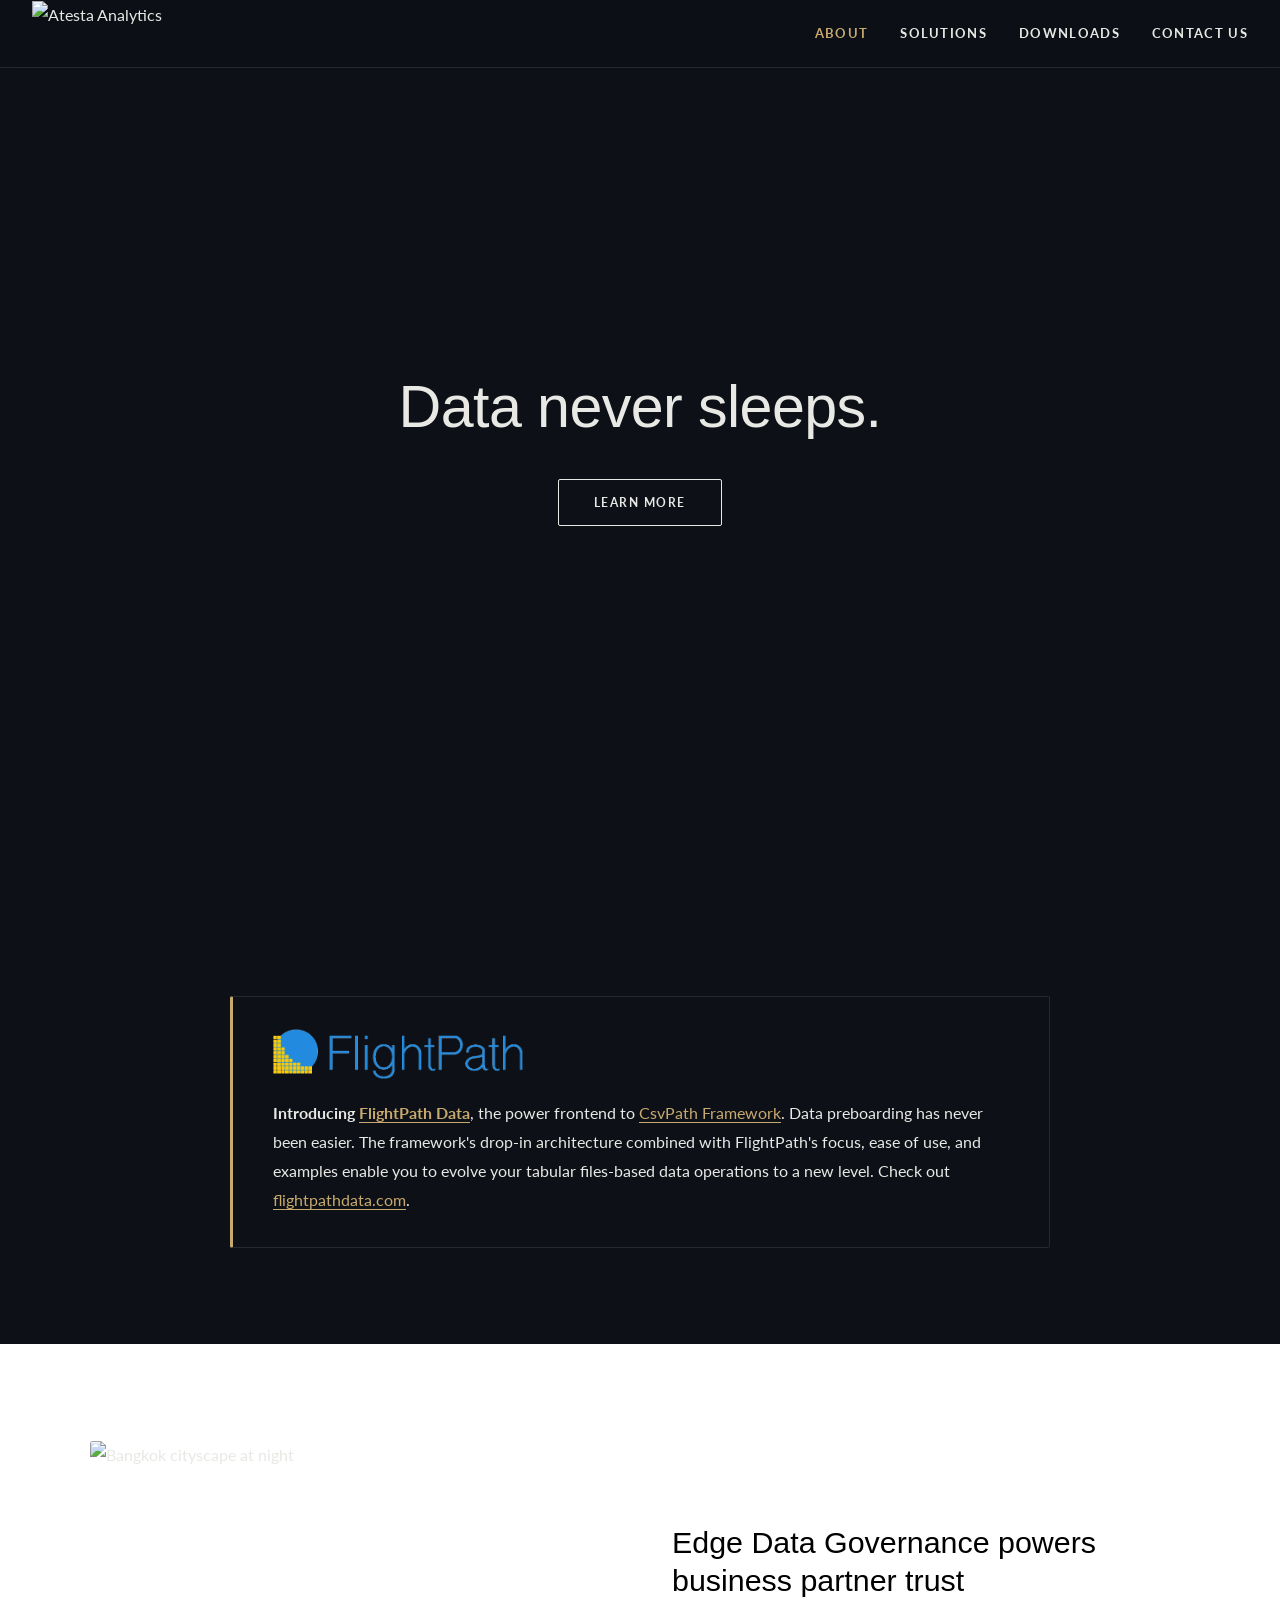
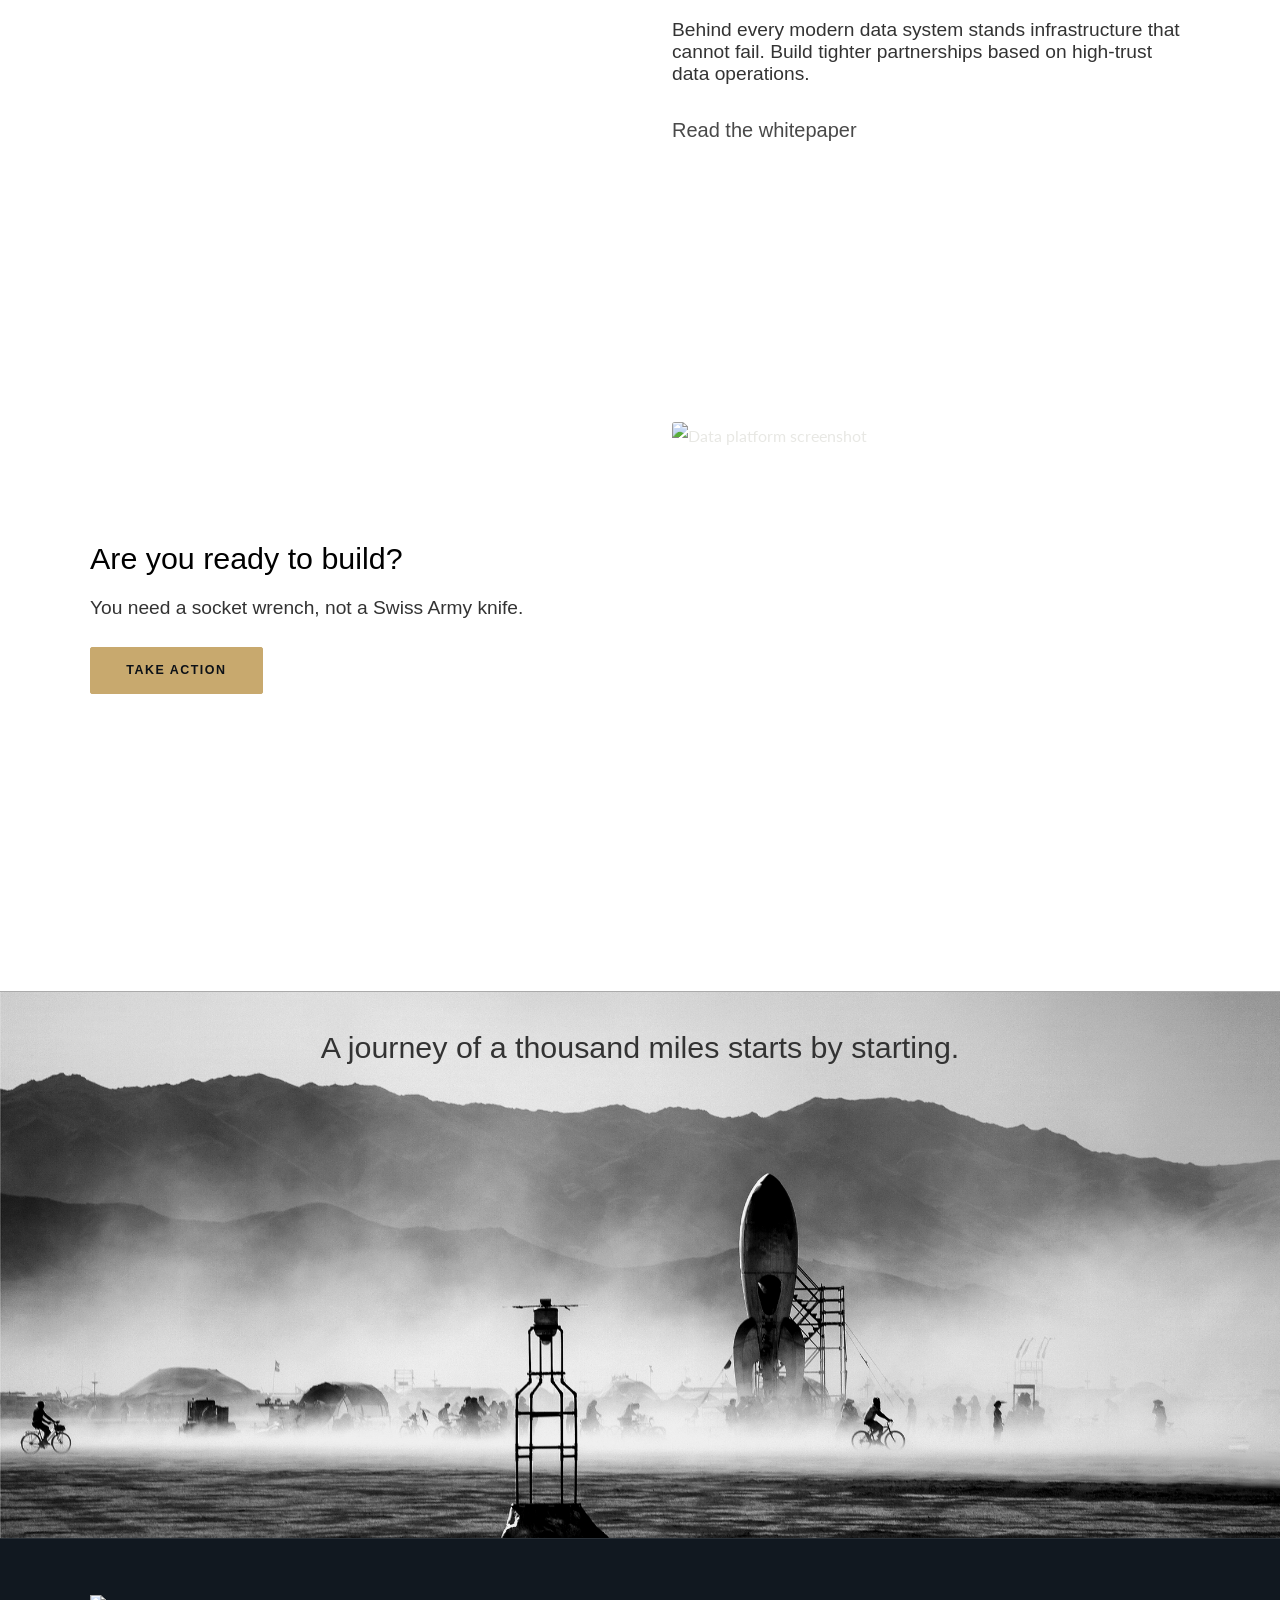
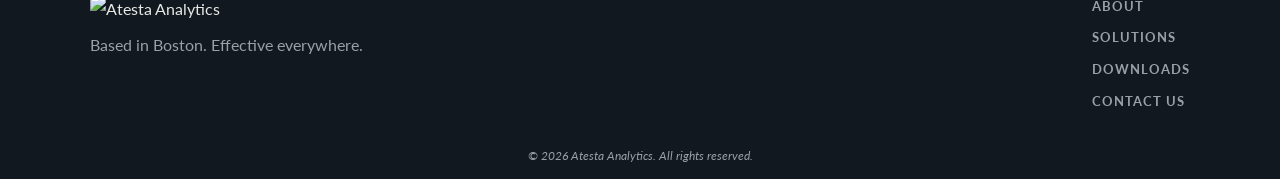
==== commit 1fd78ca0: "css and downloads" ====
--- a/index.html
+++ b/index.html
@@ -12,469 +12,7 @@
   <link rel="preconnect" href="https://fonts.googleapis.com" />
   <link rel="preconnect" href="https://fonts.gstatic.com" crossorigin />
   <link href="https://fonts.googleapis.com/css2?family=Lato:wght@300;400;700&family=Playfair+Display:ital,wght@0,400;0,600;1,400&display=swap" rel="stylesheet" />
-
-  <style>
-    *, *::before, *::after { box-sizing: border-box; margin: 0; padding: 0; }
-
-    :root {
-      --bg:        #0d1117;
-      --bg-alt:    #111820;
-      --text:      #e8e8e4;
-      --muted:     #9aa0a8;
-      --accent:    #c8a96e;
-      --border:    rgba(255,255,255,0.1);
-      --max:       1100px;
-      --font-body: 'Lato', sans-serif;
-      --font-disp: 'Playfair Display', Poppins, serif;
-    }
-
-    @font-face {
-        font-family: 'Poppins';
-        font-style: italic;
-        font-weight: 300;
-        src: url(https://fonts.gstatic.com/s/poppins/v24/pxiDyp8kv8JHgFVrJJLm21lVFteOYktMqlap.woff2) format('woff2');
-        unicode-range: U +0900 -097F, U +1CD0 -1CF9, U +200C -200D, U +20A8, U +20B9, U +20F0, U +25CC, U + A830-A839, U + A8E0-A8FF, U +11B00 -11B09;
-    }
-
-    .headline {
-       font-family: 'Poppins', sans-serif;
-       font-weight: 300;
-    }
-
-
-    html { scroll-behavior: smooth; }
-
-    body {
-      background: var(--bg);
-      color: var(--text);
-      font-family: var(--font-body);
-      font-size: 16px;
-      line-height: 1.7;
-      -webkit-font-smoothing: antialiased;
-    }
-
-    a { color: inherit; text-decoration: none; }
-
-    /* ── NAV ── */
-    header {
-      position: fixed;
-      top: 0; left: 0; right: 0;
-      z-index: 100;
-      padding: 0 2rem;
-      height: 68px;
-      display: flex;
-      align-items: center;
-      justify-content: space-between;
-      background: rgba(13,17,23,0.40);
-      backdrop-filter: blur(10px);
-      border-bottom: 1px solid var(--border);
-      transition: background 0.3s;
-    }
-
-    .logo img {
-      height: 65px;
-      width: auto;
-      display: block;
-    }
-
-    nav {
-      display: flex;
-      align-items: center;
-      gap: 2rem;
-    }
-
-    nav a {
-      font-size: 0.82rem;
-      font-weight: 700;
-      letter-spacing: 0.1em;
-      text-transform: uppercase;
-      color: var(--text);
-      transition: color 0.2s;
-    }
-    nav a:hover { color: var(--accent); }
-
-    .nav-cta {
-      padding: 0.45rem 1.2rem;
-      border: 1px solid var(--accent);
-      color: var(--accent) !important;
-      border-radius: 2px;
-      transition: background 0.2s, color 0.2s !important;
-    }
-    .nav-cta:hover {
-      background: var(--accent) !important;
-      color: var(--bg) !important;
-    }
-
-    .nav-linkedin svg {
-      width: 18px; height: 18px;
-      fill: var(--muted);
-      display: block;
-      transition: fill 0.2s;
-    }
-    .nav-linkedin:hover svg { fill: var(--accent); }
-
-    /* hamburger */
-    .hamburger {
-      display: none;
-      flex-direction: column;
-      gap: 5px;
-      cursor: pointer;
-      padding: 4px;
-      background: none;
-      border: none;
-    }
-    .hamburger span {
-      display: block;
-      width: 22px; height: 2px;
-      background: var(--text);
-      transition: transform 0.3s, opacity 0.3s;
-    }
-    .mobile-nav {
-      display: none;
-      position: fixed;
-      top: 68px; left: 0; right: 0;
-      background: rgba(13,17,23,0.97);
-      border-bottom: 1px solid var(--border);
-      padding: 1.5rem 2rem 2rem;
-      z-index: 99;
-      flex-direction: column;
-      gap: 1.25rem;
-    }
-    .mobile-nav.open { display: flex; }
-    .mobile-nav a {
-      font-size: 0.9rem;
-      font-weight: 700;
-      letter-spacing: 0.1em;
-      text-transform: uppercase;
-    }
-
-    /* ── HERO ── */
-    .hero {
-      position: relative;
-      min-height: 100vh;
-      display: flex;
-      align-items: center;
-      justify-content: center;
-      text-align: center;
-      overflow: hidden;
-    }
-
-    .hero-bg {
-      position: absolute;
-      inset: 0;
-      background-image: url('https://images.squarespace-cdn.com/content/v1/66df9d47982d0d40e1574327/485afaa5-9c7a-4820-b2d7-edf0f2cf3223/2560px-ISS-46_Northern_India_at_night-lite.jpg');
-      background-size: cover;
-      background-position: center;
-      filter: brightness(0.45);
-    }
-
-    .hero-content {
-      position: relative;
-      z-index: 1;
-      max-width: 700px;
-      padding: 0 2rem;
-      animation: fadeUp 1s ease both;
-    }
-
-    .hero-content h1 {
-      /*font-family: var(--font-disp);*/
-      font-size: clamp(3rem, 8vw, 3.7rem);
-      font-weight: 300;
-      line-height: 1.1;
-      letter-spacing: -0.01em;
-      margin-bottom: 2.5rem;
-    }
-
-    .hero-content h1 em {
-      /*font-style: italic;*/
-      color: var(--accent);
-    }
-
-    .btn {
-      display: inline-block;
-      padding: 0.75rem 2.2rem;
-      font-size: 0.78rem;
-      font-weight: 700;
-      letter-spacing: 0.12em;
-      text-transform: uppercase;
-      border: 1px solid var(--text);
-      color: var(--text);
-      border-radius: 2px;
-      transition: background 0.25s, color 0.25s, border-color 0.25s;
-    }
-    .btn:hover {
-      background: var(--accent);
-      border-color: var(--accent);
-      color: var(--bg);
-    }
-    .btn-accent {
-      background: var(--accent);
-      border-color: var(--accent);
-      color: var(--bg);
-    }
-    .btn-accent:hover {
-      background-color:#eacb8f ;
-      color: #333;
-    }
-
-    @keyframes fadeUp {
-      from { opacity: 0; transform: translateY(28px); }
-      to   { opacity: 1; transform: translateY(0); }
-    }
-
-    /* ── SECTIONS ── */
-    section { padding: 6rem 2rem; }
-
-    .container {
-      max-width: var(--max);
-      margin: 0 auto;
-    }
-
-    /* pull-quote */
-    .quote-section {
-      background: var(--bg-alt);
-      border-top: 1px solid var(--border);
-      border-bottom: 1px solid var(--border);
-    }
-
-    .quote-section blockquote {
-      font-family: var(--font-disp);
-      font-size: clamp(1.3rem, 3vw, 2rem);
-      font-style: italic;
-      font-weight: 400;
-      line-height: 1.5;
-      text-align: center;
-      max-width: 820px;
-      margin: 0 auto;
-      color: var(--text);
-    }
-
-    .quote-section p {
-      text-align: center;
-      margin-top: 1.5rem;
-      color: var(--muted);
-      font-size: 0.9rem;
-      max-width: 640px;
-      margin-left: auto;
-      margin-right: auto;
-    }
-
-    /* flightpath callout */
-    .callout-section {
-      background: var(--bg);
-    }
-
-    .callout-box {
-      border: 1px solid var(--border);
-      border-left: 3px solid var(--accent);
-      padding: 2rem 2.5rem;
-      border-radius: 2px;
-      max-width: 820px;
-      margin: 0 auto;
-    }
-    .callout-box p {
-      color: var(--text);
-      line-height: 1.8;
-    }
-    .callout-box a { color: var(--accent); text-decoration: underline; text-underline-offset: 3px; }
-
-    /* image + text rows */
-    .feature-row {
-      display: grid;
-      grid-template-columns: 1fr 1fr;
-      gap: 4rem;
-      align-items: center;
-      max-width: var(--max);
-      margin: 0 auto;
-    }
-
-    .feature-row.reverse { direction: rtl; }
-    .feature-row.reverse > * { direction: ltr; }
-
-    .feature-img {
-      width: 100%;
-      aspect-ratio: 4/3;
-      object-fit: cover;
-      border-radius: 3px;
-      display: block;
-    }
-
-    .feature-text h3 {
-      font-size: clamp(1.4rem, 2.5vw, 1.9rem);
-      font-weight: 300;
-      line-height: 1.25;
-      margin-bottom: 1.25rem;
-    }
-
-    .feature-text p {
-      color: #333;
-      margin-bottom: 1.75rem;
-      font-size: 1.2rem;
-      line-height: normal;
-    }
-
-    .feature-text-dark p {
-      color: #eee;
-      margin-bottom: 1.75rem;
-      font-size: 0.97rem;
-    }
-
-    /* second quote */
-    .quote2-section {
-      background: var(--bg-alt);
-      border-top: 1px solid var(--border);
-      border-bottom: 1px solid var(--border);
-      text-align: center;
-    }
-    .quote2-section.rocket {
-          background-image: url(images/rocket.png);
-    }
-
-    .quote2-section blockquote {
-      font-family: var(--font-disp);
-      font-size: clamp(1.1rem, 2.5vw, 1.6rem);
-      font-style: italic;
-      color: var(--muted);
-      max-width: 700px;
-      margin: 0 auto;
-      line-height: 1.6;
-    }
-
-    /* email signup */
-    .signup-section {
-      background: var(--bg);
-      text-align: center;
-    }
-    .signup-section h2 {
-      font-family: var(--font-disp);
-      font-size: clamp(1.5rem, 3vw, 2.2rem);
-      font-weight: 600;
-      margin-bottom: 1rem;
-    }
-    .signup-section p {
-      color: var(--muted);
-      max-width: 560px;
-      margin: 0 auto 2rem;
-      font-size: 0.92rem;
-    }
-
-    .signup-form {
-      display: flex;
-      gap: 0;
-      max-width: 420px;
-      margin: 0 auto 1.5rem;
-      border: 1px solid var(--border);
-      border-radius: 2px;
-      overflow: hidden;
-    }
-    .signup-form input {
-      flex: 1;
-      padding: 0.75rem 1rem;
-      background: var(--bg-alt);
-      border: none;
-      color: var(--text);
-      font-family: var(--font-body);
-      font-size: 0.9rem;
-      outline: none;
-    }
-    .signup-form input::placeholder { color: var(--muted); }
-    .signup-form button {
-      padding: 0.75rem 1.4rem;
-      background: var(--accent);
-      color: var(--bg);
-      border: none;
-      font-family: var(--font-body);
-      font-size: 0.78rem;
-      font-weight: 700;
-      letter-spacing: 0.1em;
-      text-transform: uppercase;
-      cursor: pointer;
-      transition: background 0.2s;
-    }
-    .signup-form button:hover { background: #e0be82; }
-
-    .signup-notice {
-      font-size: 0.78rem;
-      color: var(--muted);
-      max-width: 420px;
-      margin: 0 auto;
-      line-height: 1.6;
-    }
-
-    .signup-success {
-      display: none;
-      color: var(--accent);
-      font-family: var(--font-disp);
-      font-style: italic;
-      font-size: 1.1rem;
-      margin-top: 0.5rem;
-    }
-
-    /* ── FOOTER ── */
-    footer {
-      background: var(--bg-alt);
-      border-top: 1px solid var(--border);
-      padding: 3.5rem 2rem .8rem 2rem;
-    }
-
-    .footer-inner {
-      max-width: var(--max);
-      margin: 0 auto;
-      display: flex;
-      flex-wrap: wrap;
-      align-items: flex-start;
-      justify-content: space-between;
-      gap: 2rem;
-    }
-
-    .footer-brand img {
-      height: 30px;
-      margin-bottom: 0.6rem;
-    }
-    .footer-brand p {
-      color: var(--muted);
-      font-size: 0.85rem;
-    }
-
-    .footer-links {
-      display: flex;
-      flex-direction: column;
-      gap: 0.6rem;
-    }
-    .footer-links a {
-      font-size: 0.82rem;
-      font-weight: 700;
-      letter-spacing: 0.08em;
-      text-transform: uppercase;
-      color: var(--muted);
-      transition: color 0.2s;
-    }
-    .footer-links a:hover { color: var(--accent); }
-
-    .footer-copy {
-      width: 100%;
-      padding-top: 2rem;
-      /*border-top: 1px solid var(--border);*/
-      font-style:italic;
-      font-size: 0.78rem;
-      color: var(--muted);
-      text-align: center;
-    }
-
-    /* ── RESPONSIVE ── */
-    @media (max-width: 800px) {
-      nav { display: none; }
-      .hamburger { display: flex; }
-
-      .feature-row {
-        grid-template-columns: 1fr;
-        gap: 2rem;
-      }
-      .feature-row.reverse { direction: ltr; }
-
-      section { padding: 4rem 1.5rem; }
-    }
-  </style>
+  <link rel="stylesheet" href="atesta.css" />
 </head>
 <body>
 
@@ -485,14 +23,10 @@
            alt="Atesta Analytics" />
     </a>
     <nav>
-      <a href="/about">About</a>
+      <a href="index.html" class='active'>About</a>
       <a href="/solutions">Solutions</a>
-      <a href="/downloads">Downloads</a>
+      <a href="downloads.html">Downloads</a>
       <a href="/contact-us">Contact Us</a>
-      <!--a class="nav-linkedin" href="https://www.linkedin.com/company/atesta-analytics" target="_blank" rel="noopener" aria-label="LinkedIn">
-        <svg viewBox="0 0 24 24" xmlns="http://www.w3.org/2000/svg"><path d="M20.447 20.452h-3.554v-5.569c0-1.328-.027-3.037-1.852-3.037-1.853 0-2.136 1.445-2.136 2.939v5.667H9.351V9h3.414v1.561h.046c.477-.9 1.637-1.85 3.37-1.85 3.601 0 4.267 2.37 4.267 5.455v6.286zM5.337 7.433a2.062 2.062 0 0 1-2.063-2.065 2.064 2.064 0 1 1 2.063 2.065zm1.782 13.019H3.555V9h3.564v11.452zM22.225 0H1.771C.792 0 0 .774 0 1.729v20.542C0 23.227.792 24 1.771 24h20.451C23.2 24 24 23.227 24 22.271V1.729C24 .774 23.2 0 22.222 0h.003z"/></svg>
-      </a-->
-      <!--a class="nav-cta" href="/take-action">Contact us</a-->
     </nav>
     <button class="hamburger" id="hamburger" aria-label="Toggle menu">
       <span></span><span></span><span></span>
@@ -512,25 +46,16 @@
   <section class="hero">
     <div class="hero-bg"></div>
     <div class="hero-content">
-      <h1 class='headline'>Data never sleeps.</h1>
+      <h1 class="headline">Data never sleeps.</h1>
       <a class="btn" href="/about">Learn More</a>
     </div>
   </section>
-
-  <!-- PULL QUOTE -->
-  <!--section class="quote-section">
-    <div class="container">
-      <blockquote>"Invalid and unmanaged data is a threat to the status quo and a barrier to progress"</blockquote>
-      <p>Atesta Analytics provides practical tools and strategies to build and operate data sensitive systems.</p>
-    </div>
-  </section-->
 
   <!-- FLIGHTPATH CALLOUT -->
   <section class="callout-section">
     <div class="container">
       <div class="callout-box">
-
-            <img src='images/flightpath-data-logo.png' style='width:250px'/>
+        <img class="callout-logo" src="images/flightpath-data-logo.png" alt="FlightPath Data" />
         <p>
           <strong>Introducing <a href="https://www.flightpathdata.com" target="_blank" rel="noopener">FlightPath Data</a></strong>,
           the power frontend to <a href="https://www.csvpath.org" target="_blank" rel="noopener">CsvPath Framework</a>.
@@ -543,62 +68,42 @@
   </section>
 
   <!-- FEATURE 1: Edge Data Governance -->
-  <section style="background: var(--bg-alt); border-top: 1px solid var(--border);background-color:#fff;">
+  <section class="section-light">
     <div class="feature-row container">
       <img class="feature-img"
            src="https://images.squarespace-cdn.com/content/v1/66df9d47982d0d40e1574327/4f9aa67e-3b19-4b3d-b1e9-aa0f4f5fbf84/1024px-Bangkok_sm-1.png"
            alt="Bangkok cityscape at night" />
-      <div class="feature-text headline" style='color:#000'>
+      <div class="feature-text headline">
         <h3>Edge Data Governance powers business partner trust</h3>
         <p>
           Behind every modern data system stands infrastructure that cannot fail.
           Build tighter partnerships based on high-trust data operations.
         </p>
-        <a class="" style='color:#494949;font-weight:500; font-size:1.25rem' href="/s/The-Collect-Store-Validate-Pattern-Atesta-Analytics-cefg.pdf" target="_blank">Read the whitepaper</a>
+        <a class="feature-link" href="/s/The-Collect-Store-Validate-Pattern-Atesta-Analytics-cefg.pdf" target="_blank">Read the whitepaper</a>
       </div>
     </div>
   </section>
 
-  <!-- FEATURE 2: Build something unbreakable -->
-  <section style="background: var(--bg-alt); border-top: 1px solid var(--border);background-color:#fff;padding-bottom:180px">
+  <!-- FEATURE 2: Are you ready to build? -->
+  <section class="section-light-tall">
     <div class="feature-row reverse container">
       <img class="feature-img"
            src="https://images.squarespace-cdn.com/content/v1/66df9d47982d0d40e1574327/d28abb93-55c5-4ef3-9a9e-5e2e4256f04c/Screenshot+2024-09-11+at+6.02.41+PM.png"
            alt="Data platform screenshot" />
-      <div class="feature-text headline" style='color:#000'>
+      <div class="feature-text headline">
         <h3>Are you ready to build?</h3>
-        <p>
-        You need a socket wrench, not a Swiss Army knife.
-        </p>
+        <p>You need a socket wrench, not a Swiss Army knife.</p>
         <a class="btn btn-accent" href="/take-action">Take Action</a>
       </div>
     </div>
   </section>
 
-  <!-- SECOND QUOTE -->
-  <section class="quote2-section rocket" style='height:547px; background-size: cover; border-top:1px solid #aaa;'>
-    <div class="container feature-text headline" >
-      <h3 style='color: #333; position: relative; bottom: 50px;'>
-              A journey of a thousand miles starts by starting.</h3>
+  <!-- ROCKET SECTION -->
+  <section class="rocket-section">
+    <div class="container headline">
+      <h3>A journey of a thousand miles starts by starting.</h3>
     </div>
   </section>
-
-  <!-- EMAIL SIGNUP -->
-  <!--section class="signup-section">
-    <div class="container">
-      <h2>Reach out. Let's think your DataOps into the future.</h2>
-      <p>Sign up to be the first to know about our online events, new publications, open source project updates, and media drops.</p>
-      <form class="signup-form" id="signupForm" onsubmit="handleSignup(event)">
-        <input type="email" placeholder="Email Address" required aria-label="Email address" />
-        <button type="submit">Sign Up</button>
-      </form>
-      <div class="signup-success" id="signupSuccess">Thank you!</div>
-      <p class="signup-notice">
-        Atesta Analytics respects your inbox, your time and your privacy.
-        You can change your communication preferences at any time. Your data is safe with us.
-      </p>
-    </div>
-  </section-->
 
   <!-- FOOTER -->
   <footer>
@@ -606,11 +111,12 @@
       <div class="footer-brand">
         <img src="https://images.squarespace-cdn.com/content/v1/66df9d47982d0d40e1574327/4f44f0ba-fddb-426b-97c0-9da3a1661e45/logo-wordmark-white-trimmed.png"
              alt="Atesta Analytics" />
-        <p style='font-size:1rem'>Based in Boston. Effective everywhere.</p>
+        <p>Based in Boston. Effective everywhere.</p>
       </div>
       <div class="footer-links">
         <a href="/about">About</a>
         <a href="/solutions">Solutions</a>
+        <a href="downloads.html">Downloads</a>
         <a href="/take-action">Contact us</a>
       </div>
     </div>
@@ -622,30 +128,19 @@
   </footer>
 
   <script>
-    // Year
     document.getElementById('year').textContent = new Date().getFullYear();
 
-    // Mobile nav toggle
     const hamburger = document.getElementById('hamburger');
     const mobileNav = document.getElementById('mobileNav');
     hamburger.addEventListener('click', () => {
       mobileNav.classList.toggle('open');
     });
-    // Close on outside click
     document.addEventListener('click', (e) => {
       if (!hamburger.contains(e.target) && !mobileNav.contains(e.target)) {
         mobileNav.classList.remove('open');
       }
     });
 
-    // Signup form
-    function handleSignup(e) {
-      e.preventDefault();
-      document.getElementById('signupForm').style.display = 'none';
-      document.getElementById('signupSuccess').style.display = 'block';
-    }
-
-    // Sticky nav shadow on scroll
     const header = document.querySelector('header');
     window.addEventListener('scroll', () => {
       header.style.boxShadow = window.scrollY > 20
--- a/atesta.css
+++ b/atesta.css
@@ -0,0 +1,370 @@
+/* ── RESET & ROOT ── */
+*, *::before, *::after { box-sizing: border-box; margin: 0; padding: 0; }
+
+:root {
+  --bg:        #0d1117;
+  --bg-alt:    #111820;
+  --bg-alt2:   #222931;
+  --text:      #e8e8e4;
+  --muted:     #9aa0a8;
+  --accent:    #c8a96e;
+  --border:    rgba(255,255,255,0.1);
+  --max:       1100px;
+  --font-body: 'Lato', sans-serif;
+  --font-disp: 'Playfair Display', serif;
+}
+
+@font-face {
+  font-family: 'Poppins';
+  font-style: italic;
+  font-weight: 300;
+  src: url(https://fonts.gstatic.com/s/poppins/v24/pxiDyp8kv8JHgFVrJJLm21lVFteOYktMqlap.woff2) format('woff2');
+}
+
+/* ── BASE ── */
+html { scroll-behavior: smooth; }
+
+body {
+  background: var(--bg);
+  color: var(--text);
+  font-family: var(--font-body);
+  font-size: 16px;
+  line-height: 1.7;
+  -webkit-font-smoothing: antialiased;
+}
+
+a { color: inherit; text-decoration: none; }
+
+/* ── TYPOGRAPHY HELPERS ── */
+.headline {
+  font-family: 'Poppins', sans-serif;
+  font-weight: 300;
+}
+
+/* ── LAYOUT ── */
+.container {
+  max-width: var(--max);
+  margin: 0 auto;
+}
+
+section { padding: 6rem 2rem; }
+
+/* ── BUTTONS ── */
+.btn {
+  display: inline-block;
+  padding: 0.75rem 2.2rem;
+  font-size: 0.78rem;
+  font-weight: 700;
+  letter-spacing: 0.12em;
+  text-transform: uppercase;
+  border: 1px solid var(--text);
+  color: var(--text);
+  border-radius: 2px;
+  transition: background 0.25s, color 0.25s, border-color 0.25s;
+}
+.btn:hover {
+  background: var(--accent);
+  border-color: var(--accent);
+  color: var(--bg);
+}
+.btn-accent {
+  background: var(--accent);
+  border-color: var(--accent);
+  color: var(--bg);
+}
+.btn-accent:hover {
+  background-color: #eacb8f;
+  color: #333;
+}
+
+/* ── NAV ── */
+header {
+  position: fixed;
+  top: 0; left: 0; right: 0;
+  z-index: 100;
+  padding: 0 2rem;
+  height: 68px;
+  display: flex;
+  align-items: center;
+  justify-content: space-between;
+  background: rgba(13,17,23,0.40);
+  backdrop-filter: blur(10px);
+  border-bottom: 1px solid var(--border);
+  transition: background 0.3s;
+}
+
+.logo img {
+  height: 65px;
+  width: auto;
+  display: block;
+}
+
+nav {
+  display: flex;
+  align-items: center;
+  gap: 2rem;
+}
+
+nav a {
+  font-size: 0.82rem;
+  font-weight: 700;
+  letter-spacing: 0.1em;
+  text-transform: uppercase;
+  color: var(--text);
+  transition: color 0.2s;
+}
+nav a:hover { color: var(--accent); }
+nav a.active { color: var(--accent); }
+
+/* hamburger */
+.hamburger {
+  display: none;
+  flex-direction: column;
+  gap: 5px;
+  cursor: pointer;
+  padding: 4px;
+  background: none;
+  border: none;
+}
+.hamburger span {
+  display: block;
+  width: 22px; height: 2px;
+  background: var(--text);
+  transition: transform 0.3s, opacity 0.3s;
+}
+
+.mobile-nav {
+  display: none;
+  position: fixed;
+  top: 68px; left: 0; right: 0;
+  background: rgba(13,17,23,0.97);
+  border-bottom: 1px solid var(--border);
+  padding: 1.5rem 2rem 2rem;
+  z-index: 99;
+  flex-direction: column;
+  gap: 1.25rem;
+}
+.mobile-nav.open { display: flex; }
+.mobile-nav a {
+  font-size: 0.9rem;
+  font-weight: 700;
+  letter-spacing: 0.1em;
+  text-transform: uppercase;
+}
+
+/* ── HERO ── */
+.hero {
+  position: relative;
+  min-height: 100vh;
+  display: flex;
+  align-items: center;
+  justify-content: center;
+  text-align: center;
+  overflow: hidden;
+}
+
+.hero-bg {
+  position: absolute;
+  inset: 0;
+  background-image: url('https://images.squarespace-cdn.com/content/v1/66df9d47982d0d40e1574327/485afaa5-9c7a-4820-b2d7-edf0f2cf3223/2560px-ISS-46_Northern_India_at_night-lite.jpg');
+  background-size: cover;
+  background-position: center;
+  filter: brightness(0.45);
+}
+
+.hero-content {
+  position: relative;
+  z-index: 1;
+  max-width: 700px;
+  padding: 0 2rem;
+  animation: fadeUp 1s ease both;
+  margin-left: auto;
+  margin-right: auto;
+}
+
+.hero-content h1 {
+  font-size: clamp(3rem, 8vw, 3.7rem);
+  font-weight: 300;
+  line-height: 1.1;
+  letter-spacing: -0.01em;
+  margin-bottom: 2.5rem;
+}
+
+.hero-content h1 em {
+  color: var(--accent);
+}
+
+@keyframes fadeUp {
+  from { opacity: 0; transform: translateY(28px); }
+  to   { opacity: 1; transform: translateY(0); }
+}
+
+/* ── CALLOUT BOX ── */
+.callout-section {
+  background: var(--bg);
+}
+
+.callout-box {
+  border: 1px solid var(--border);
+  border-left: 3px solid var(--accent);
+  padding: 2rem 2.5rem;
+  border-radius: 2px;
+  max-width: 820px;
+  margin: 0 auto;
+}
+.callout-box p {
+  color: var(--text);
+  line-height: 1.8;
+}
+.callout-box a {
+  color: var(--accent);
+  text-decoration: underline;
+  text-underline-offset: 3px;
+}
+.callout-logo {
+  width: 250px;
+  display: block;
+  margin-bottom: 1.25rem;
+}
+
+/* ── FEATURE ROWS ── */
+.section-light {
+  background-color: #fff;
+  border-top: 1px solid var(--border);
+}
+
+.section-light-tall {
+  background-color: #fff;
+  border-top: 1px solid var(--border);
+  padding-bottom: 180px;
+}
+
+.feature-row {
+  display: grid;
+  grid-template-columns: 1fr 1fr;
+  gap: 4rem;
+  align-items: center;
+  max-width: var(--max);
+  margin: 0 auto;
+}
+
+.feature-row.reverse { direction: rtl; }
+.feature-row.reverse > * { direction: ltr; }
+
+.feature-img {
+  width: 100%;
+  aspect-ratio: 4/3;
+  object-fit: cover;
+  border-radius: 3px;
+  display: block;
+}
+
+.feature-text {
+  color: #000;
+}
+
+.feature-text h3 {
+  font-size: clamp(1.4rem, 2.5vw, 1.9rem);
+  font-weight: 300;
+  line-height: 1.25;
+  margin-bottom: 1.25rem;
+}
+
+.feature-text p {
+  color: #333;
+  margin-bottom: 1.75rem;
+  font-size: 1.2rem;
+  line-height: normal;
+}
+
+.feature-link {
+  color: #494949;
+  font-weight: 500;
+  font-size: 1.25rem;
+}
+
+/* ── ROCKET SECTION ── */
+.rocket-section {
+  height: 547px;
+  background-image: url(images/rocket.png);
+  background-size: cover;
+  background-color: var(--bg-alt);
+  border-top: 1px solid #aaa;
+  display: flex;
+  /*align-items: flex-end;*/
+  padding-bottom: 3rem;
+}
+
+.rocket-section h3 {
+  color: #333;
+  font-size: clamp(1.4rem, 2.5vw, 1.9rem);
+  font-weight: 300;
+  line-height: 1.25;
+  position:relative;
+  bottom:60px;
+}
+
+
+/* ── FOOTER ── */
+footer {
+  background: var(--bg-alt);
+  border-top: 1px solid var(--border);
+  padding: 3.5rem 2rem .8rem 2rem;
+}
+
+.footer-inner {
+  max-width: var(--max);
+  margin: 0 auto;
+  display: flex;
+  flex-wrap: wrap;
+  align-items: flex-start;
+  justify-content: space-between;
+  gap: 2rem;
+}
+
+.footer-brand img {
+  height: 30px;
+  margin-bottom: 0.6rem;
+}
+.footer-brand p {
+  color: var(--muted);
+  font-size: 1rem;
+}
+
+.footer-links {
+  display: flex;
+  flex-direction: column;
+  gap: 0.6rem;
+}
+.footer-links a {
+  font-size: 0.82rem;
+  font-weight: 700;
+  letter-spacing: 0.08em;
+  text-transform: uppercase;
+  color: var(--muted);
+  transition: color 0.2s;
+}
+.footer-links a:hover { color: var(--accent); }
+
+.footer-copy {
+  width: 100%;
+  padding-top: 2rem;
+  font-style: italic;
+  font-size: 0.78rem;
+  color: var(--muted);
+  text-align: center;
+}
+
+/* ── RESPONSIVE ── */
+@media (max-width: 800px) {
+  nav { display: none; }
+  .hamburger { display: flex; }
+
+  .feature-row {
+    grid-template-columns: 1fr;
+    gap: 2rem;
+  }
+  .feature-row.reverse { direction: ltr; }
+
+  section { padding: 4rem 1.5rem; }
+}
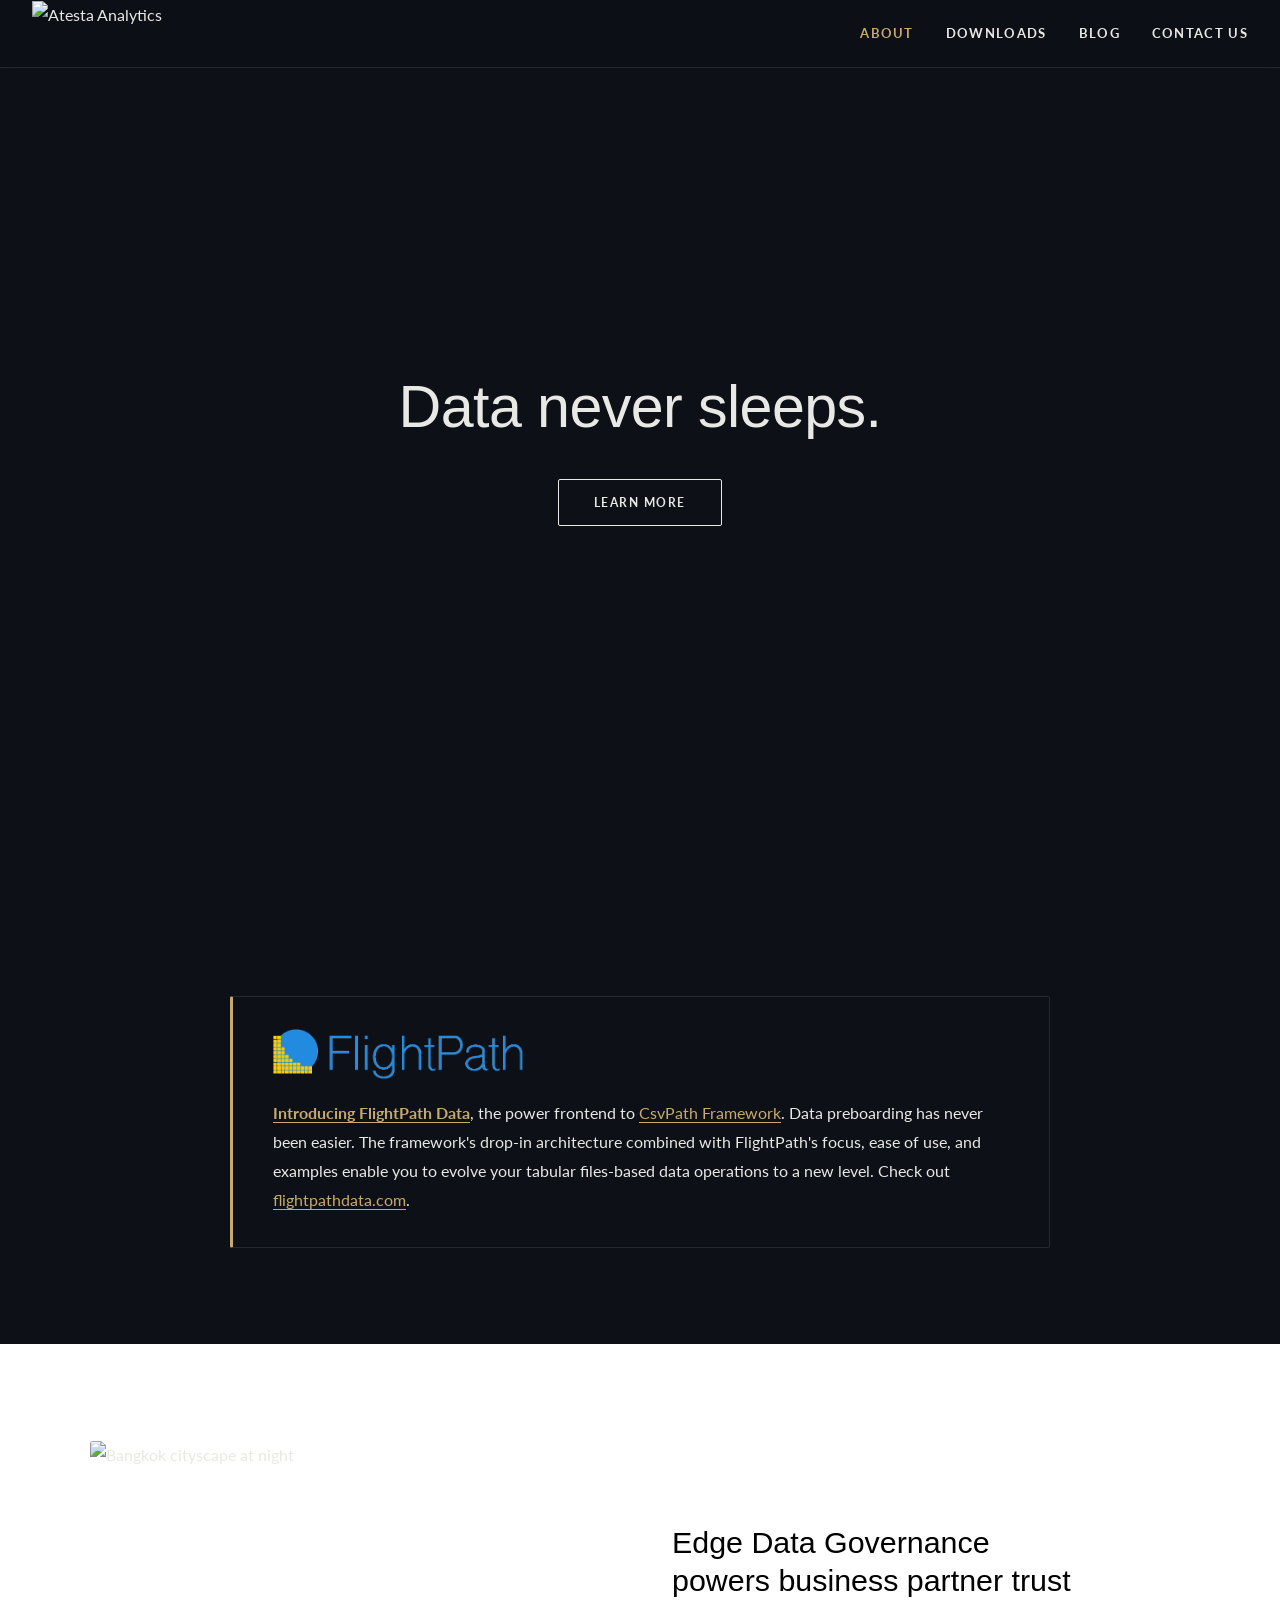
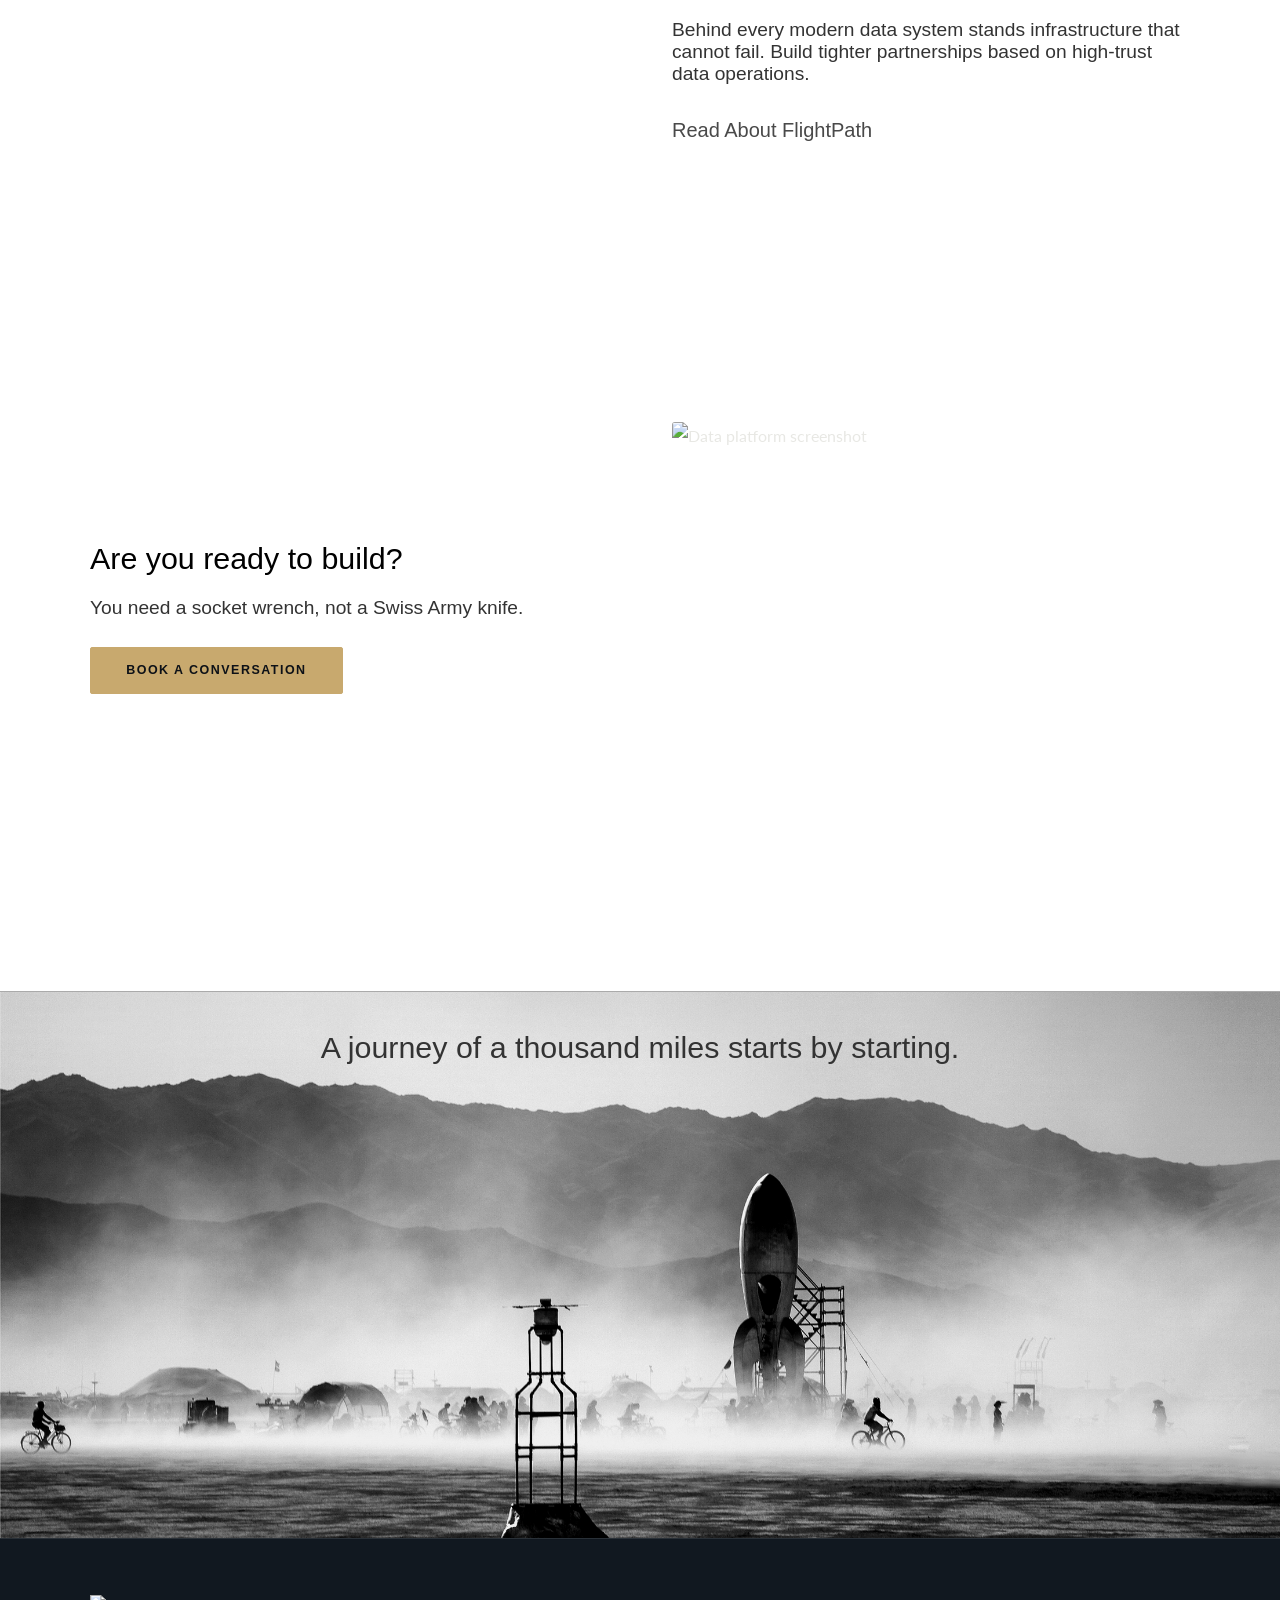
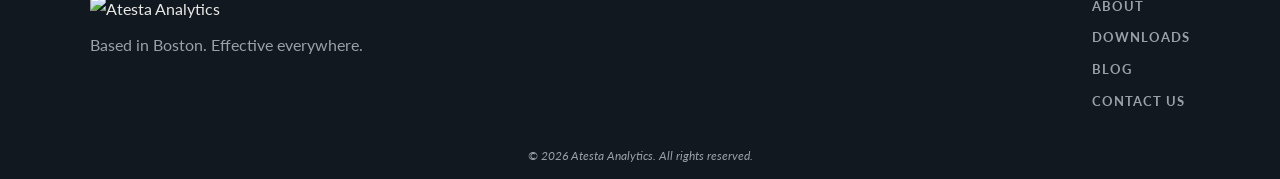
==== commit a289a0fd: "materials" ====
--- a/index.html
+++ b/index.html
@@ -18,15 +18,15 @@
 
   <!-- NAV -->
   <header>
-    <a class="logo" href="/">
+    <a class="logo" href="index.html">
       <img src="https://images.squarespace-cdn.com/content/v1/66df9d47982d0d40e1574327/dd236c69-8249-4e40-ba13-471d540c8b26/logo-wordmark-white.png?format=750w"
            alt="Atesta Analytics" />
     </a>
     <nav>
-      <a href="index.html" class='active'>About</a>
-      <a href="/solutions">Solutions</a>
+      <a href="index.html" class="active">About</a>
       <a href="downloads.html">Downloads</a>
-      <a href="/contact-us">Contact Us</a>
+      <a href="https://blog.csvpath.org">Blog</a>
+      <a href="mailto:info@atestaanalytics.com">Contact Us</a>
     </nav>
     <button class="hamburger" id="hamburger" aria-label="Toggle menu">
       <span></span><span></span><span></span>
@@ -34,12 +34,10 @@
   </header>
 
   <div class="mobile-nav" id="mobileNav">
-    <a href="/about">About</a>
-    <a href="/solutions">Solutions</a>
-    <a href="/downloads">Downloads</a>
-    <a href="/contact-us">Contact Us</a>
-    <a href="https://www.linkedin.com/company/atesta-analytics" target="_blank" rel="noopener">LinkedIn</a>
-    <a href="/take-action">Contact us</a>
+      <a href="index.html" class="active">About</a>
+      <a href="downloads.html">Downloads</a>
+      <a href="https://blog.csvpath.org">Blog</a>
+      <a href="mailto:info@atestaanalytics.com">Contact Us</a>
   </div>
 
   <!-- HERO -->
@@ -47,11 +45,12 @@
     <div class="hero-bg"></div>
     <div class="hero-content">
       <h1 class="headline">Data never sleeps.</h1>
-      <a class="btn" href="/about">Learn More</a>
+      <a class="btn" href="#flightpath">Learn More</a>
     </div>
   </section>
 
   <!-- FLIGHTPATH CALLOUT -->
+ <a name='flightpath'/>
   <section class="callout-section">
     <div class="container">
       <div class="callout-box">
@@ -74,12 +73,12 @@
            src="https://images.squarespace-cdn.com/content/v1/66df9d47982d0d40e1574327/4f9aa67e-3b19-4b3d-b1e9-aa0f4f5fbf84/1024px-Bangkok_sm-1.png"
            alt="Bangkok cityscape at night" />
       <div class="feature-text headline">
-        <h3>Edge Data Governance powers business partner trust</h3>
+              <h3>Edge Data Governance <br/>powers business partner trust</h3>
         <p>
           Behind every modern data system stands infrastructure that cannot fail.
           Build tighter partnerships based on high-trust data operations.
         </p>
-        <a class="feature-link" href="/s/The-Collect-Store-Validate-Pattern-Atesta-Analytics-cefg.pdf" target="_blank">Read the whitepaper</a>
+        <a class="feature-link" href="materials/FlightPath+Data+Overview.pdf" target="_blank">Read About FlightPath</a>
       </div>
     </div>
   </section>
@@ -93,7 +92,7 @@
       <div class="feature-text headline">
         <h3>Are you ready to build?</h3>
         <p>You need a socket wrench, not a Swiss Army knife.</p>
-        <a class="btn btn-accent" href="/take-action">Take Action</a>
+        <a target="blank" href="https://calendly.com/dk107dk/30min"  class="btn btn-accent">Book a Conversation</a>
       </div>
     </div>
   </section>
@@ -115,9 +114,10 @@
       </div>
       <div class="footer-links">
         <a href="/about">About</a>
-        <a href="/solutions">Solutions</a>
+        <!--a href="/solutions">Solutions</a-->
         <a href="downloads.html">Downloads</a>
-        <a href="/take-action">Contact us</a>
+        <a href="https://blog.csvpath.org">Blog</a>
+        <a href="mailto:info@atestaanalytics.com">Contact Us</a>
       </div>
     </div>
     <div class="footer-inner">
